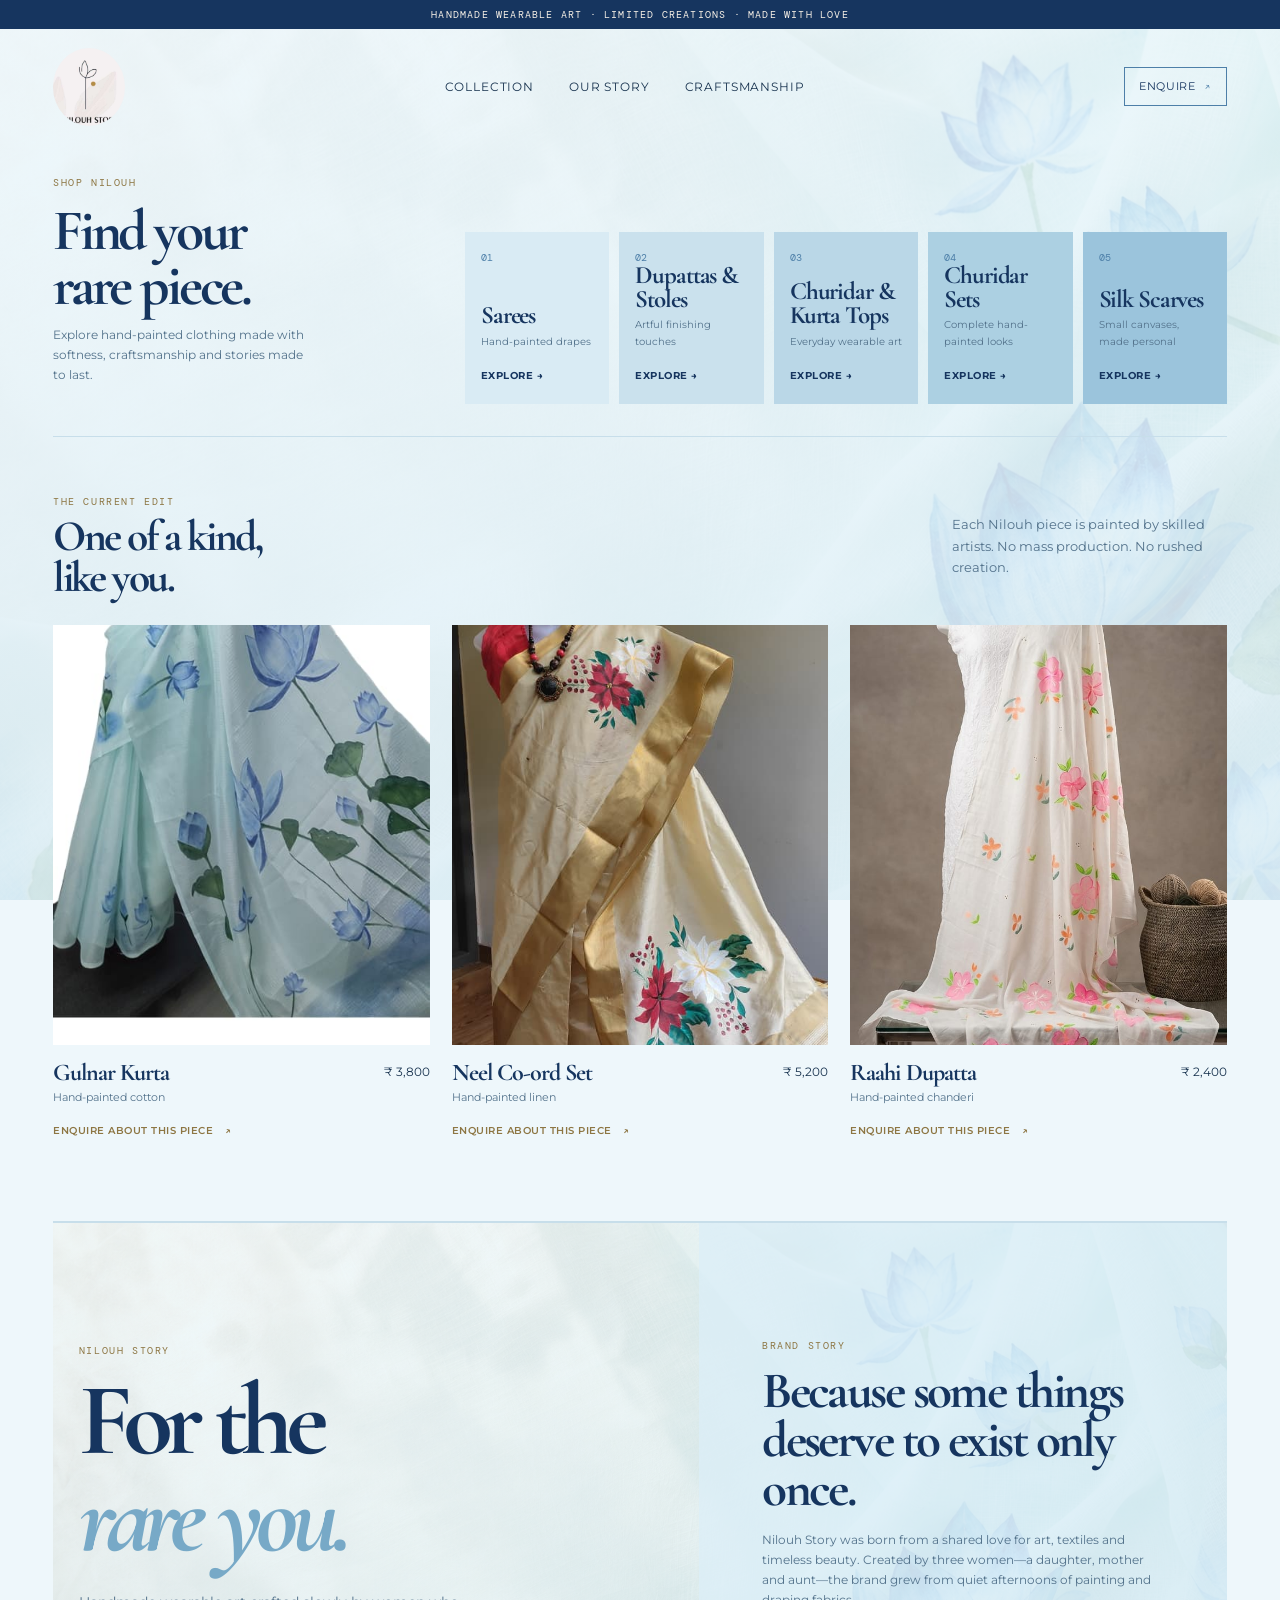
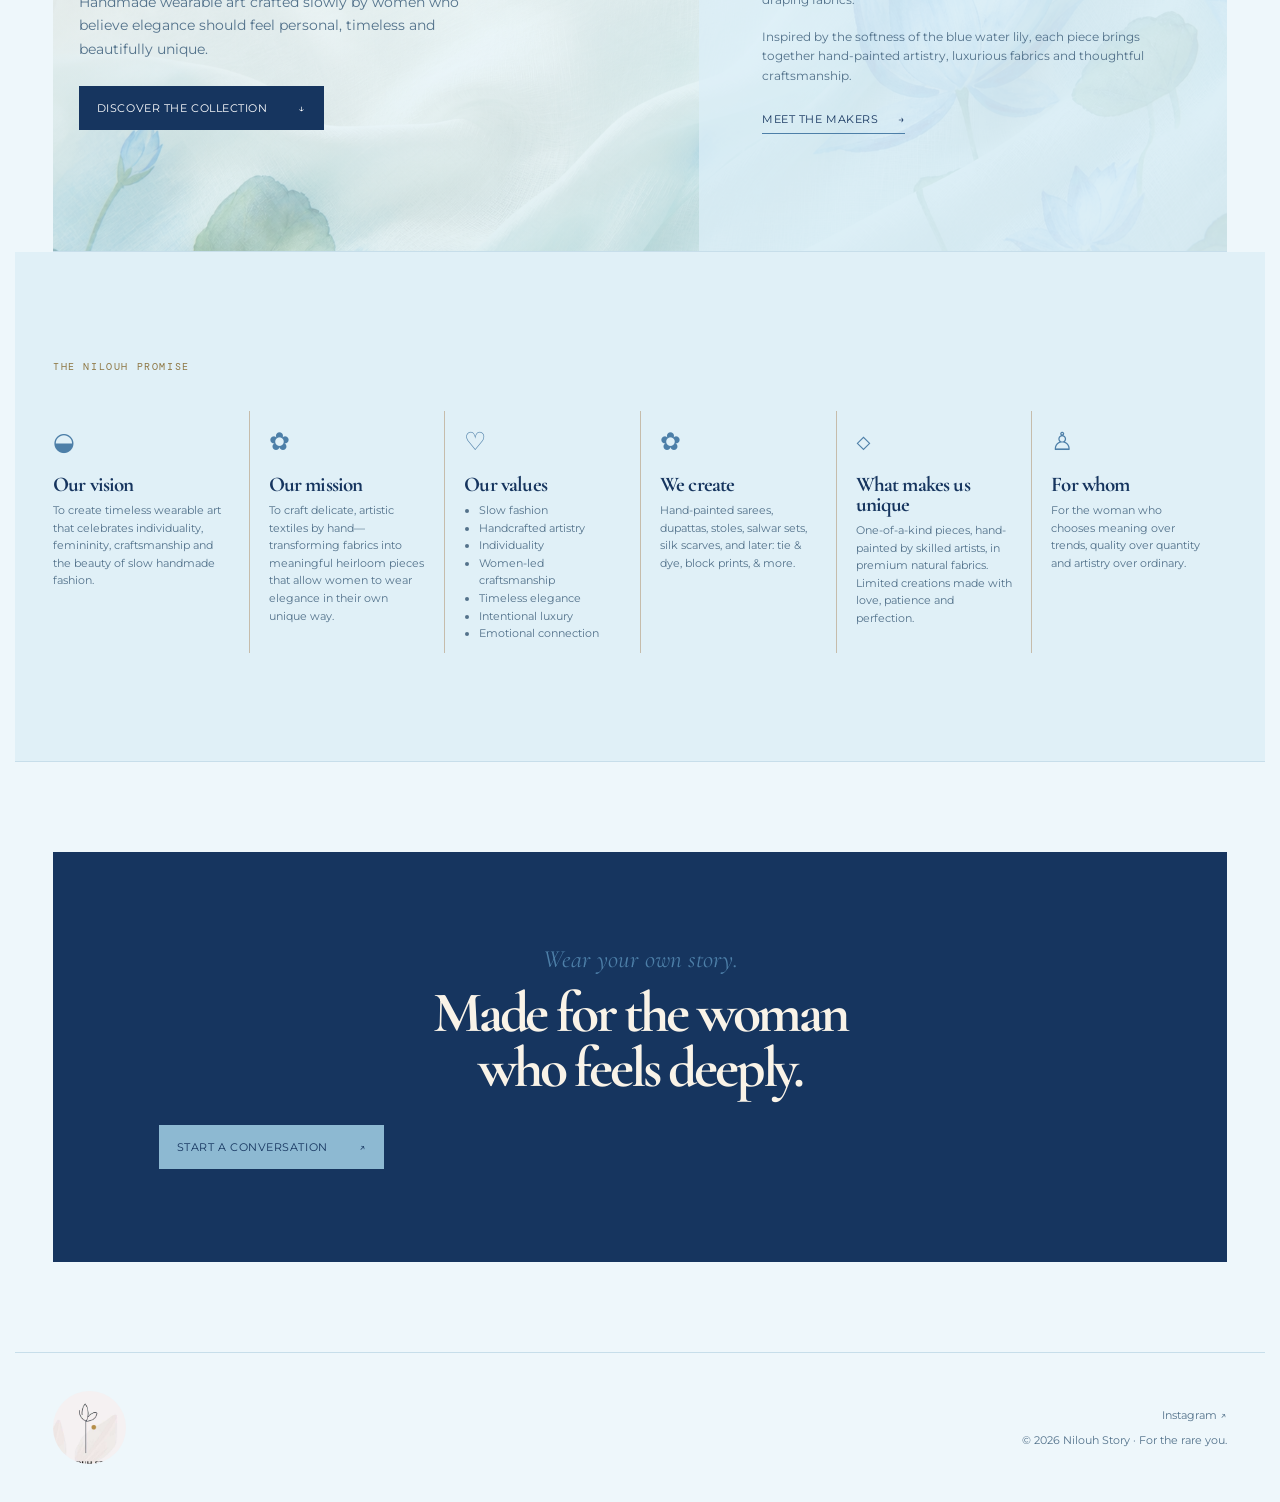
==== index.html @ bb88da0d "Add files via upload" ====
<!doctype html>
<html lang="en">
  <head>
    <meta charset="UTF-8" />
    <meta name="viewport" content="width=device-width, initial-scale=1.0" />
    <meta name="description" content="Nilouh Story — hand-painted wearable art, made slowly for the rare you." />
    <title>Nilouh Story — For the rare you.</title>
    <link rel="icon" type="image/jpeg" href="images/nilouh-story-logo.jpg" />
    <link rel="apple-touch-icon" href="images/nilouh-story-logo.jpg" />
    <link rel="stylesheet" href="style.css" />
    <link rel="stylesheet" href="brand-pillars.css" />
    <link rel="stylesheet" href="categories.css" />
    <link rel="stylesheet" href="shop-first.css" />
    <link rel="stylesheet" href="background.css" />
    <link rel="stylesheet" href="blue-theme.css" />
    <link rel="stylesheet" href="hero-story.css" />
    <link rel="stylesheet" href="collection-compact.css" />
  </head>
  <body>
    <div class="topline">Handmade wearable art · Limited creations · Made with love</div>
    <header class="site-header">
      <a href="#top" class="brand" aria-label="Nilouh Story home"><img src="images/nilouh-story-logo.jpg" alt="Nilouh Story logo" /></a>
      <nav aria-label="Main navigation"><a href="#collection">Collection</a><a href="#story">Our story</a><a href="#craft">Craftsmanship</a></nav>
      <a class="enquire-top" href="https://www.instagram.com/nilouh.story?igsh=MXhwOWQxM3IzNGx6aw==" target="_blank" rel="noopener">Enquire <span>↗</span></a>
    </header>

    <main id="top">
      <section class="hero">
        <div class="hero-copy"><p class="eyebrow">Nilouh Story</p><h1>For the<br /><em>rare you.</em></h1><p>Handmade wearable art crafted slowly by women who believe elegance should feel personal, timeless and beautifully unique.</p><a class="button" href="#collection">Discover the collection <span>↓</span></a></div>
        <section id="story" class="hero-story"><p class="eyebrow">Brand story</p><h2>Because some things deserve to exist only once.</h2><p>Nilouh Story was born from a shared love for art, textiles and timeless beauty. Created by three women—a daughter, mother and aunt—the brand grew from quiet afternoons of painting and draping fabrics.</p><p>Inspired by the softness of the blue water lily, each piece brings together hand-painted artistry, luxurious fabrics and thoughtful craftsmanship.</p><a class="text-link" href="https://www.instagram.com/nilouh.story?igsh=MXhwOWQxM3IzNGx6aw==" target="_blank" rel="noopener">Meet the makers <span>→</span></a></section>
      </section>


      <section id="collection" class="shop-categories section"><div class="category-heading"><p class="eyebrow">Shop Nilouh</p><h2>Find your<br />rare piece.</h2><p>Explore hand-painted clothing made with softness, craftsmanship and stories made to last.</p></div><div class="category-grid"><a class="category-card category-sarees" href="sarees.html"><span>01</span><h3>Sarees</h3><p>Hand-painted drapes</p><b>Explore →</b></a><a class="category-card category-dupattas" href="#dupattas"><span>02</span><h3>Dupattas &amp; Stoles</h3><p>Artful finishing touches</p><b>Explore →</b></a><a class="category-card category-tops" href="#tops"><span>03</span><h3>Churidar &amp; Kurta Tops</h3><p>Everyday wearable art</p><b>Explore →</b></a><a class="category-card category-sets" href="#sets"><span>04</span><h3>Churidar Sets</h3><p>Complete hand-painted looks</p><b>Explore →</b></a><a class="category-card category-scarves" href="#scarves"><span>05</span><h3>Silk Scarves</h3><p>Small canvases, made personal</p><b>Explore →</b></a></div></section>

      <section class="collection section"><div class="collection-head"><div><p class="eyebrow">The current edit</p><h2>One of a kind,<br />like you.</h2></div><p>Each Nilouh piece is painted by skilled artists. No mass production. No rushed creation.</p></div><div class="products">
        <article class="product"><div class="product-image image-frame blue"><img src="images/gulnar-kurta.jpg" alt="Gulnar hand-painted kurta" /><div class="missing-image">Add <strong>gulnar-kurta.jpg</strong></div></div><div class="product-meta"><div><h3>Gulnar Kurta</h3><p>Hand-painted cotton</p></div><span>₹ 3,800</span></div><button class="enquire" data-product="Gulnar Kurta">Enquire about this piece <span>↗</span></button></article>
        <article class="product"><div class="product-image image-frame sage"><img src="images/neel-coord.jpg" alt="Neel hand-painted co-ord set" /><div class="missing-image">Add <strong>neel-coord.jpg</strong></div></div><div class="product-meta"><div><h3>Neel Co-ord Set</h3><p>Hand-painted linen</p></div><span>₹ 5,200</span></div><button class="enquire" data-product="Neel Co-ord Set">Enquire about this piece <span>↗</span></button></article>
        <article class="product"><div class="product-image image-frame rose"><img src="images/raahi-dupatta.jpg" alt="Raahi hand-painted dupatta" /><div class="missing-image">Add <strong>raahi-dupatta.jpg</strong></div></div><div class="product-meta"><div><h3>Raahi Dupatta</h3><p>Hand-painted chanderi</p></div><span>₹ 2,400</span></div><button class="enquire" data-product="Raahi Dupatta">Enquire about this piece <span>↗</span></button></article>
      </div></section>

      <section id="craft" class="values section"><p class="eyebrow">The Nilouh promise</p><div class="value-grid"><div><span>◒</span><h3>Our vision</h3><p>To create timeless wearable art that celebrates individuality, femininity, craftsmanship and the beauty of slow handmade fashion.</p></div><div><span>✿</span><h3>Our mission</h3><p>To craft delicate, artistic textiles by hand—transforming fabrics into meaningful heirloom pieces that allow women to wear elegance in their own unique way.</p></div><div><span>♡</span><h3>Our values</h3><ul><li>Slow fashion</li><li>Handcrafted artistry</li><li>Individuality</li><li>Women-led craftsmanship</li><li>Timeless elegance</li><li>Intentional luxury</li><li>Emotional connection</li></ul></div><div><span>✿</span><h3>We create</h3><p>Hand-painted sarees, dupattas, stoles, salwar sets, silk scarves, and later: tie &amp; dye, block prints, &amp; more.</p></div><div><span>◇</span><h3>What makes us unique</h3><p>One-of-a-kind pieces, hand-painted by skilled artists, in premium natural fabrics. Limited creations made with love, patience and perfection.</p></div><div><span>♙</span><h3>For whom</h3><p>For the woman who chooses meaning over trends, quality over quantity and artistry over ordinary.</p></div></div></section>

      <section class="closing"><p>Wear your own story.</p><h2>Made for the woman<br />who feels deeply.</h2><a class="button light" href="mailto:hello@nilouh.com?subject=Nilouh%20enquiry">Start a conversation <span>↗</span></a></section>
    </main>
    <footer><img src="images/nilouh-story-logo.jpg" alt="Nilouh Story" /><div><a href="https://instagram.com/" target="_blank" rel="noopener">Instagram ↗</a><p>© <span id="year"></span> Nilouh Story · For the rare you.</p></div></footer>
    <script src="script.js"></script>
  </body>
</html>
---- style.css ----
@import url('https://fonts.googleapis.com/css2?family=Cormorant+Garamond:ital,wght@0,500;0,600;0,700;1,600&family=DM+Mono&family=Montserrat:wght@400;500;600&display=swap');
/* Six brand pillars from the Nilouh Story brand sheet. */
.value-grid{grid-template-columns:repeat(6,1fr)}
.value-grid>div{padding-left:19px;padding-right:19px}
.value-grid h3{font-size:21px}
.value-grid p,.value-grid ul{font-size:11px;line-height:1.6}
.value-grid ul{margin:0;padding-left:15px;color:var(--muted)}
@media(max-width:960px) and (min-width:721px){.value-grid{grid-template-columns:repeat(3,1fr);gap:25px}.value-grid>div:nth-child(4){border-left:0;padding-left:0}}
:root{--ivory:#f6f2e8;--blue:#6d8db7;--indigo:#1f2e5c;--ink:#202435;--gold:#c8a45a;--sage:#97a68e;--rose:#cfa3a8;--line:#d8d0c1;--muted:#69675f}*{box-sizing:border-box}html{scroll-behavior:smooth}body{margin:0;background:var(--ivory);color:var(--ink);font-family:Montserrat,sans-serif;line-height:1.65}a{text-decoration:none;color:inherit}.topline{background:var(--indigo);color:#f7f1e7;text-align:center;padding:8px 15px;font:10px "DM Mono",monospace;letter-spacing:.12em;text-transform:uppercase}.site-header,main,footer{max-width:1250px;margin:auto;padding-left:38px;padding-right:38px}.site-header{height:115px;display:flex;align-items:center;justify-content:space-between}.brand img{height:78px;width:72px;object-fit:cover;object-position:center top;display:block;border-radius:50%}nav{display:flex;gap:35px;font-size:12px;letter-spacing:.07em;text-transform:uppercase}nav a:hover,.text-link:hover{color:var(--gold)}.enquire-top{border:1px solid var(--gold);padding:9px 14px;color:var(--indigo);font-size:11px;letter-spacing:.06em;text-transform:uppercase}.enquire-top span{color:var(--gold);padding-left:5px}.hero{display:grid;grid-template-columns:1.1fr .9fr;min-height:630px;border-top:1px solid var(--line);border-bottom:1px solid var(--line)}.hero-copy{display:flex;justify-content:center;flex-direction:column;padding:70px 10% 70px 4%}.eyebrow{margin:0 0 15px;color:#8d7643;font:10px "DM Mono",monospace;letter-spacing:.16em;text-transform:uppercase}h1,h2,h3{font-family:"Cormorant Garamond",serif;margin:0;line-height:.95}h1{font-size:clamp(65px,8vw,115px);letter-spacing:-.07em;color:var(--indigo)}h1 em{color:var(--blue)}.hero-copy>p:not(.eyebrow){max-width:380px;margin:25px 0;color:var(--muted);font-size:14px}.button{display:inline-flex;align-items:center;gap:31px;align-self:flex-start;background:var(--indigo);color:#fff;padding:13px 18px;font-size:11px;letter-spacing:.05em;text-transform:uppercase}.button:hover{background:var(--blue)}.hero-art{background:linear-gradient(145deg,#e6edf0,#b6c4d4);position:relative;overflow:hidden;display:flex;align-items:center;justify-content:center;color:var(--indigo);text-align:center}.hero-art:before,.hero-art:after{content:"";position:absolute;border-radius:50% 50% 0 50%;background:rgba(246,242,232,.48);transform:rotate(30deg)}.hero-art:before{width:330px;height:530px;right:-70px;bottom:-80px}.hero-art:after{width:240px;height:410px;left:-110px;top:-70px}.hero-art p{position:relative;z-index:2;font:italic 34px "Cormorant Garamond",serif;line-height:1.05}.lotus-mark,.hero-lotus{position:absolute;color:var(--gold);font:80px "Cormorant Garamond",serif}.lotus-mark{top:85px;left:13%}.hero-lotus{bottom:62px;right:15%;font-size:130px}.section{padding-top:108px;padding-bottom:108px;border-bottom:1px solid var(--line)}.brand-story{display:grid;grid-template-columns:1fr 1fr;gap:10%;align-items:center}.story-photo{height:520px}.image-frame{position:relative;overflow:hidden}.image-frame img{position:relative;z-index:1;width:100%;height:100%;display:block;object-fit:cover}.missing-image{position:absolute;inset:0;display:flex;align-items:center;justify-content:center;text-align:center;padding:35px;background:#dbe4e7;color:var(--indigo);font-size:12px}.story-copy h2,.collection h2,.closing h2{font-size:clamp(42px,4.5vw,66px);letter-spacing:-.055em;color:var(--indigo)}.story-copy>p:not(.eyebrow){font-size:13px;color:var(--muted);max-width:460px;margin:20px 0}.text-link{font-size:11px;color:var(--indigo);letter-spacing:.05em;text-transform:uppercase;border-bottom:1px solid var(--gold);padding-bottom:5px}.text-link span{margin-left:16px}.collection-head{display:flex;align-items:end;justify-content:space-between;gap:30px;margin-bottom:47px}.collection-head>p{max-width:275px;margin:0;color:var(--muted);font-size:13px}.products{display:grid;grid-template-columns:repeat(3,1fr);gap:22px}.product-image{height:420px;background:var(--blue)}.product-image.sage{background:#bec8b1}.product-image.rose{background:#e4c6c2}.product-meta{display:flex;justify-content:space-between;gap:10px;padding:17px 0 7px}.product-meta h3,.value-grid h3{font-size:24px;letter-spacing:-.04em;color:var(--indigo)}.product-meta p{margin:3px 0;color:var(--muted);font-size:11px}.product-meta>span{font-size:12px;white-space:nowrap}.enquire{border:0;padding:0;background:transparent;color:#8d7643;cursor:pointer;font:600 10px Montserrat,sans-serif;letter-spacing:.05em;text-transform:uppercase}.enquire span{padding-left:8px}.values{background:#e9e4d9;margin-left:-38px;margin-right:-38px;padding-left:38px;padding-right:38px}.value-grid{display:grid;grid-template-columns:repeat(4,1fr);margin-top:38px}.value-grid>div{padding:10px 28px;border-left:1px solid #c6bcab}.value-grid>div:first-child{border-left:0;padding-left:0}.value-grid span{color:var(--gold);font-size:25px}.value-grid h3{margin:13px 0 7px}.value-grid p{margin:0;color:var(--muted);font-size:12px}.closing{margin:90px 0;background:var(--indigo);min-height:410px;padding:85px 9%;text-align:center;color:#f9f3e8;display:flex;flex-direction:column;align-items:center;justify-content:center}.closing>p{color:var(--gold);font:italic 25px "Cormorant Garamond",serif;margin:0 0 12px}.closing h2{color:#f9f3e8}.light{background:var(--gold);color:var(--indigo);margin-top:30px}.light:hover{background:#f5e8c8}footer{border-top:1px solid var(--line);min-height:150px;display:flex;justify-content:space-between;align-items:center;font-size:11px;color:var(--muted)}footer img{width:73px;height:73px;border-radius:50%;object-fit:cover;object-position:center top}footer div{text-align:right}footer p{margin:7px 0 0}@media(max-width:720px){.site-header,main,footer{padding-left:20px;padding-right:20px}.site-header{height:90px}.brand img{width:62px;height:62px}nav{display:none}.hero{grid-template-columns:1fr}.hero-copy{padding:80px 8%}.hero-art{min-height:330px}.section{padding-top:70px;padding-bottom:70px}.brand-story{display:block}.story-photo{height:430px;margin-bottom:40px}.collection-head{display:block}.collection-head>p{margin-top:20px}.products,.value-grid{grid-template-columns:1fr}.product-image{height:440px}.value-grid>div,.value-grid>div:first-child{border-left:0;border-top:1px solid #c6bcab;padding:20px 0}.values{margin-left:-20px;margin-right:-20px;padding-left:20px;padding-right:20px}.closing{margin:55px 0;padding:65px 20px;min-height:340px}footer{padding-top:25px;padding-bottom:25px;align-items:flex-start}footer div{text-align:right}}
---- brand-pillars.css ----
/* Detailed six-column brand-pillar section. Loaded after style.css. */
.value-grid { grid-template-columns: repeat(6, 1fr); }
.value-grid > div { padding-left: 19px; padding-right: 19px; }
.value-grid h3 { font-size: 21px; }
.value-grid p, .value-grid ul { font-size: 11px; line-height: 1.6; }
.value-grid ul { margin: 0; padding-left: 15px; color: var(--muted); }

@media (max-width: 960px) and (min-width: 721px) {
  .value-grid { grid-template-columns: repeat(3, 1fr); gap: 25px; }
  .value-grid > div:nth-child(4) { border-left: 0; padding-left: 0; }
}
---- categories.css ----
.shop-categories { display: grid; grid-template-columns: 31% 1fr; gap: 48px; align-items: end; }
.category-heading { padding-bottom: 7px; }
.category-heading h2 { font-size: clamp(44px, 4.5vw, 66px); letter-spacing: -.055em; color: var(--indigo); }
.category-heading > p:last-child { max-width: 260px; color: var(--muted); font-size: 12px; }
.category-grid { display: grid; grid-template-columns: repeat(5, 1fr); gap: 10px; }
.category-card { min-height: 290px; padding: 19px 16px; display: flex; flex-direction: column; color: var(--indigo); background: #d9e2e5; transition: transform .2s ease, box-shadow .2s ease; }
.category-card:hover { transform: translateY(-5px); box-shadow: 0 9px 16px rgba(31, 46, 92, .13); }
.category-card:nth-child(2) { background: #ded3c4; }
.category-card:nth-child(3) { background: #becab5; }
.category-card:nth-child(4) { background: #e6c8c5; }
.category-card:nth-child(5) { background: #c9d0da; }
.category-card span { color: var(--gold); font: 10px "DM Mono", monospace; }
.category-card h3 { margin-top: auto; font-size: 25px; letter-spacing: -.045em; }
.category-card p { margin: 6px 0 18px; font-size: 10px; color: var(--muted); }
.category-card b { font-size: 10px; letter-spacing: .05em; text-transform: uppercase; }
@media (max-width: 960px) { .shop-categories { display: block; } .category-heading { margin-bottom: 35px; } .category-grid { grid-template-columns: repeat(3, 1fr); } }
@media (max-width: 720px) { .category-grid { grid-template-columns: repeat(2, 1fr); } .category-card { min-height: 225px; } }
---- shop-first.css ----
/* Homepage order: shop first, Nilouh Story afterwards. */
main { display: flex; flex-direction: column; }
.shop-categories { order: 1; }
.collection { order: 2; }
.hero { order: 3; }
.values { order: 5; }
.closing { order: 6; }
---- background.css ----
/* Original Nilouh lotus-textile background, created from the supplied saree references. */
body {
  background-color: var(--ivory);
  background-image: linear-gradient(rgba(235, 247, 253, .82), rgba(224, 240, 248, .90)), url("images/nilouh-lotus-background.png");
  background-size: cover;
  background-position: center top;
  background-attachment: fixed;
}

.hero { background: linear-gradient(rgba(231, 246, 253, .60), rgba(220, 239, 248, .64)), url("images/nilouh-lotus-background.png") center / cover; }
.hero-art { background: rgba(222, 238, 235, .68); }
---- blue-theme.css ----
/* Nilouh blue-only theme: mist, water-lily, slate and indigo. */
:root {
  --ivory: #eef7fb;
  --blue: #77a9c7;
  --indigo: #16355f;
  --ink: #18334f;
  --gold: #4d7fa8;
  --sage: #a8c9da;
  --rose: #c7deea;
  --line: #c7deea;
  --muted: #53728b;
}
body { background-color: #eef7fb; }
.topline { background: #16355f; }
.hero-art { background: linear-gradient(145deg, #dceff7, #9dc8dd); }
.hero-art:before, .hero-art:after { background: rgba(238, 247, 251, .58); }
.values { background: #e0f0f7; }
.category-card, .category-card:nth-child(2), .category-card:nth-child(3), .category-card:nth-child(4), .category-card:nth-child(5) { background: #d9ebf4; }
.category-card:nth-child(2) { background: #cae1ed; }
.category-card:nth-child(3) { background: #bad7e7; }
.category-card:nth-child(4) { background: #acd0e2; }
.category-card:nth-child(5) { background: #9bc4dc; }
.tone-clay, .tone-sage, .tone-ink, .tone-sand, .soft-blue, .soft-sage, .soft-rose { background: #d9ebf4; }
.missing-image { background: #d9ebf4; color: #16355f; }
.button.light { background: #8db9d2; color: #16355f; }
.button.light:hover { background: #cbe5f1; }
---- hero-story.css ----
.hero-story { display: flex; flex-direction: column; justify-content: center; padding: 65px 12%; background: rgba(220, 239, 248, .74); color: var(--indigo); }
.hero-story h2 { font-size: clamp(39px, 4vw, 58px); letter-spacing: -.05em; }
.hero-story > p:not(.eyebrow) { margin: 17px 0 0; color: var(--muted); font-size: 12px; }
.hero-story .text-link { align-self: flex-start; margin-top: 24px; }
@media (max-width: 720px) { .hero-story { padding: 65px 9%; } }
---- collection-compact.css ----
/* Keep the product list close to the collection heading. */
.collection { padding-top: 58px; padding-bottom: 78px; }
.collection-head { align-items: center; margin-bottom: 27px; }
.collection-head .eyebrow { margin-bottom: 8px; }
.collection-head h2 { font-size: clamp(36px, 3.4vw, 51px); }
@media (max-width: 720px) { .collection { padding-top: 48px; padding-bottom: 62px; } }

.shop-categories { padding-top: 32px; padding-bottom: 32px; }
.shop-categories .category-card { min-height: 165px; }
@media (max-width: 720px) { .shop-categories { padding-top: 34px; padding-bottom: 34px; } .shop-categories .category-card { min-height: 160px; } }
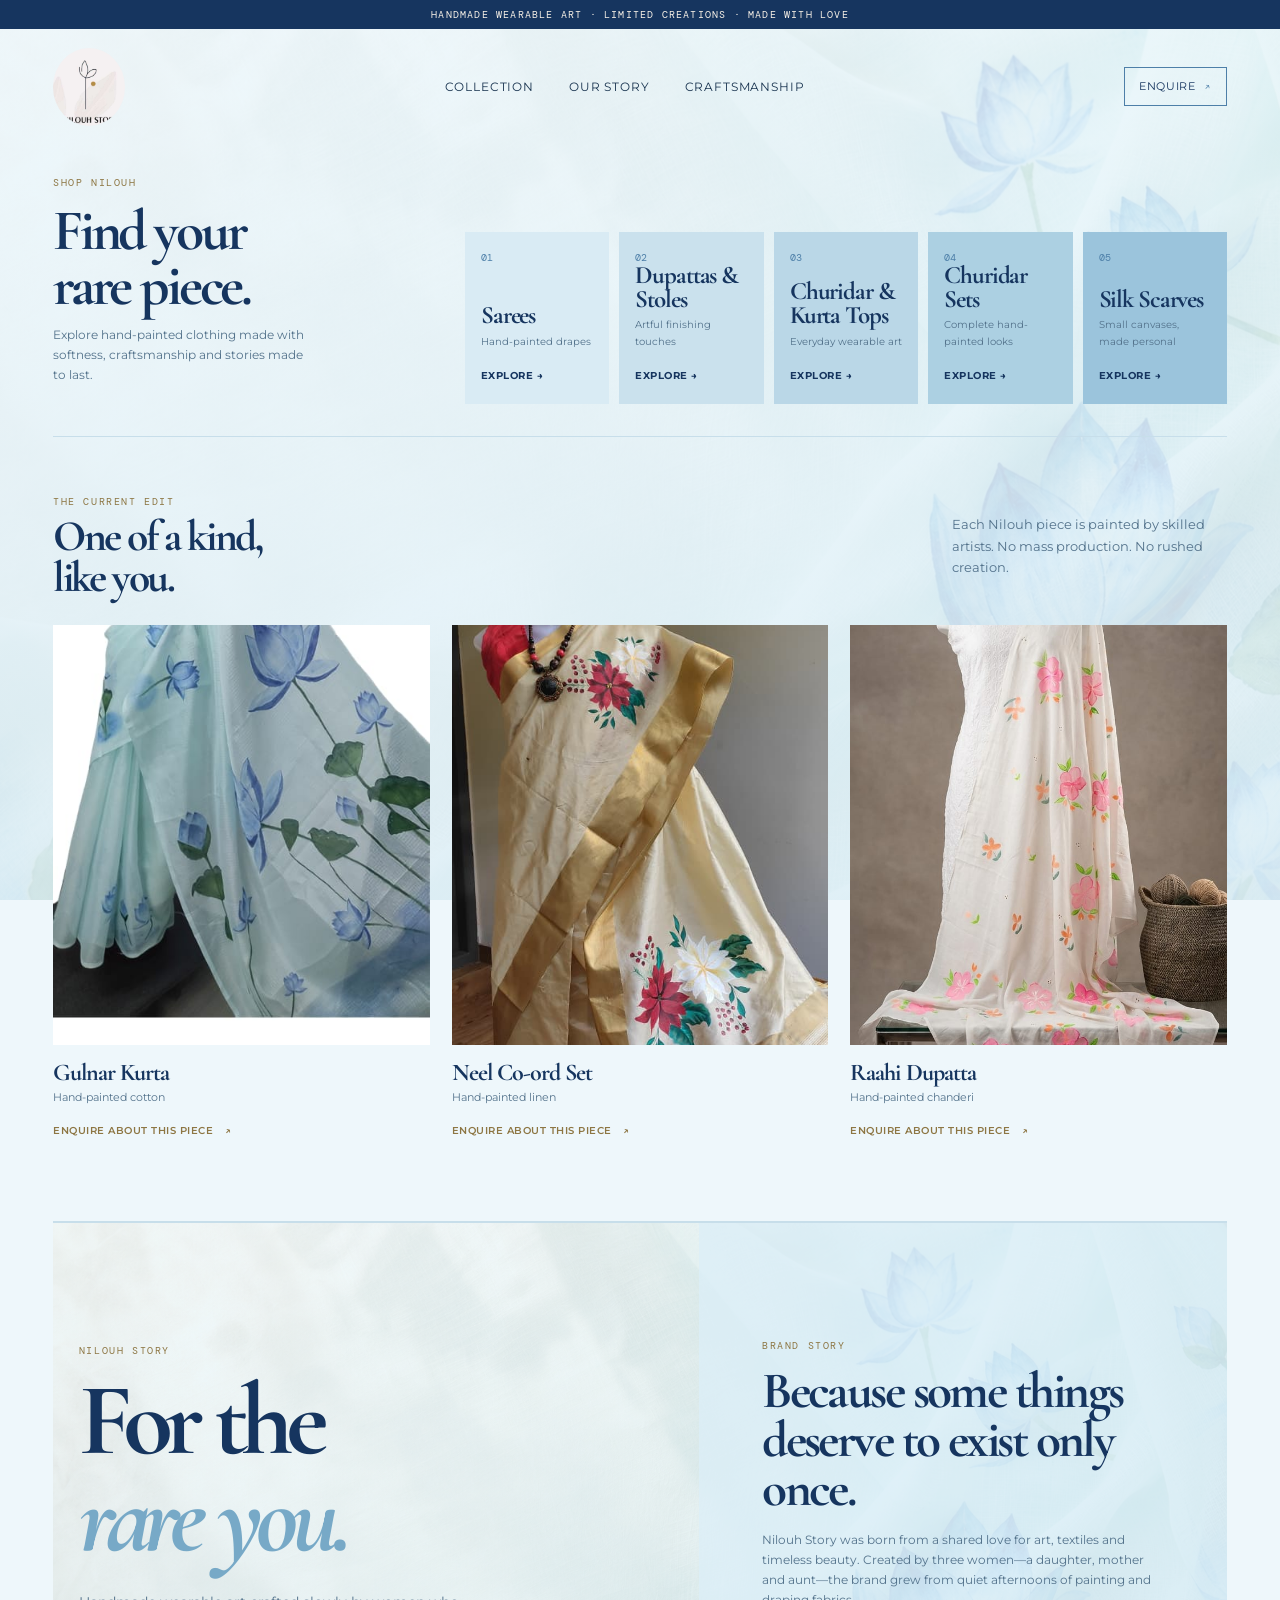
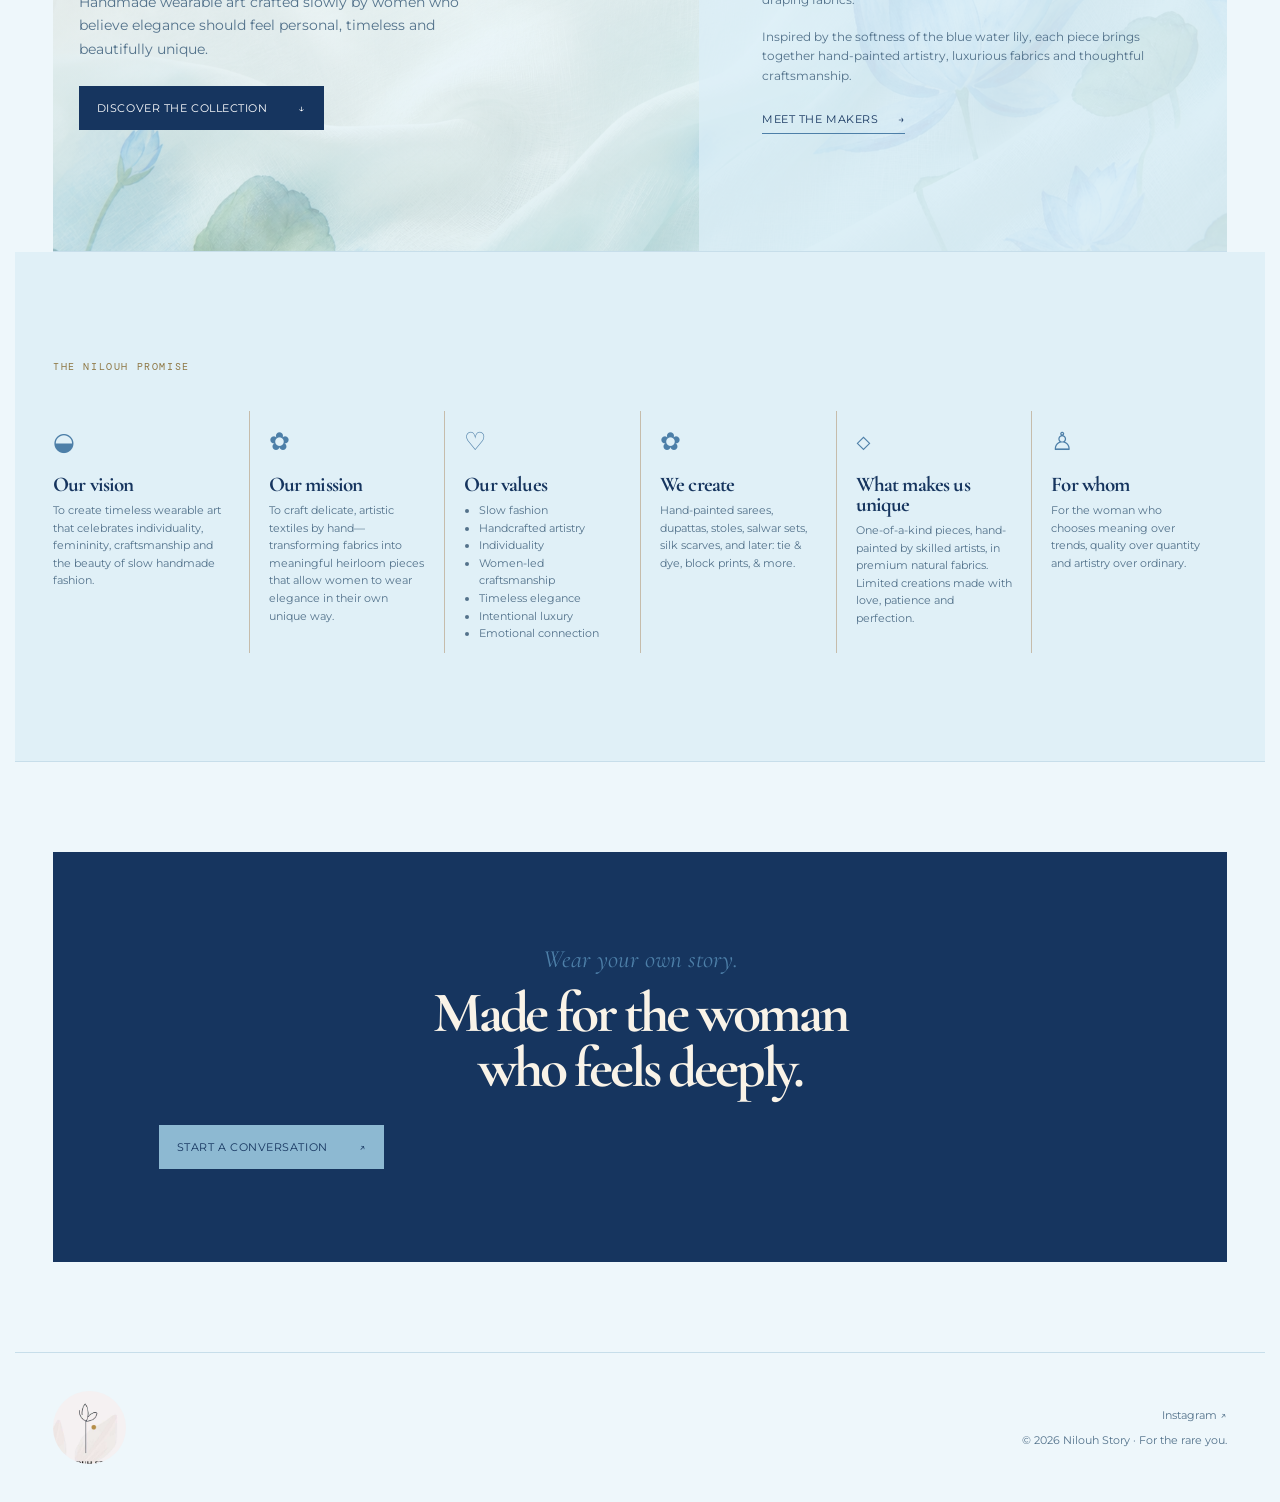
==== commit aca443ea: "Add files via upload" ====
--- a/index.html
+++ b/index.html
@@ -3,8 +3,16 @@
   <head>
     <meta charset="UTF-8" />
     <meta name="viewport" content="width=device-width, initial-scale=1.0" />
-    <meta name="description" content="Nilouh Story — hand-painted wearable art, made slowly for the rare you." />
-    <title>Nilouh Story — For the rare you.</title>
+    <meta name="description" content="Nilouh Story creates limited-edition hand-painted sarees, dupattas, churidar sets and kurta tops in India. Discover wearable art made slowly, for the rare you." />
+    <meta name="keywords" content="hand-painted sarees, hand-painted dupattas, hand-painted churidar sets, hand-painted kurta tops, wearable art clothing, Nilouh Story" />
+    <meta name="robots" content="index, follow" />
+    <link rel="canonical" href="https://nilouh.com/" />
+    <meta property="og:type" content="website" />
+    <meta property="og:title" content="Nilouh Story — Hand-painted clothing" />
+    <meta property="og:description" content="Limited-edition hand-painted sarees, dupattas and churidar sets, made slowly in India." />
+    <meta property="og:url" content="https://nilouh.com/" />
+    <meta property="og:image" content="https://nilouh.com/images/nilouh-lotus-background.png" />
+    <title>Hand-painted Sarees &amp; Clothing in India | Nilouh Story</title>
     <link rel="icon" type="image/jpeg" href="images/nilouh-story-logo.jpg" />
     <link rel="apple-touch-icon" href="images/nilouh-story-logo.jpg" />
     <link rel="stylesheet" href="style.css" />
@@ -15,6 +23,15 @@
     <link rel="stylesheet" href="blue-theme.css" />
     <link rel="stylesheet" href="hero-story.css" />
     <link rel="stylesheet" href="collection-compact.css" />
+    <script type="application/ld+json">
+      {
+        "@context": "https://schema.org",
+        "@graph": [
+          {"@type": "Organization", "name": "Nilouh Story", "url": "https://nilouh.com/", "logo": "https://nilouh.com/images/nilouh-story-logo.jpg", "sameAs": ["https://www.instagram.com/nilouh.story"]},
+          {"@type": "WebSite", "name": "Nilouh Story", "url": "https://nilouh.com/", "description": "Hand-painted sarees, dupattas, churidar sets and kurta tops."}
+        ]
+      }
+    </script>
   </head>
   <body>
     <div class="topline">Handmade wearable art · Limited creations · Made with love</div>
@@ -34,9 +51,9 @@
       <section id="collection" class="shop-categories section"><div class="category-heading"><p class="eyebrow">Shop Nilouh</p><h2>Find your<br />rare piece.</h2><p>Explore hand-painted clothing made with softness, craftsmanship and stories made to last.</p></div><div class="category-grid"><a class="category-card category-sarees" href="sarees.html"><span>01</span><h3>Sarees</h3><p>Hand-painted drapes</p><b>Explore →</b></a><a class="category-card category-dupattas" href="#dupattas"><span>02</span><h3>Dupattas &amp; Stoles</h3><p>Artful finishing touches</p><b>Explore →</b></a><a class="category-card category-tops" href="#tops"><span>03</span><h3>Churidar &amp; Kurta Tops</h3><p>Everyday wearable art</p><b>Explore →</b></a><a class="category-card category-sets" href="#sets"><span>04</span><h3>Churidar Sets</h3><p>Complete hand-painted looks</p><b>Explore →</b></a><a class="category-card category-scarves" href="#scarves"><span>05</span><h3>Silk Scarves</h3><p>Small canvases, made personal</p><b>Explore →</b></a></div></section>
 
       <section class="collection section"><div class="collection-head"><div><p class="eyebrow">The current edit</p><h2>One of a kind,<br />like you.</h2></div><p>Each Nilouh piece is painted by skilled artists. No mass production. No rushed creation.</p></div><div class="products">
-        <article class="product"><div class="product-image image-frame blue"><img src="images/gulnar-kurta.jpg" alt="Gulnar hand-painted kurta" /><div class="missing-image">Add <strong>gulnar-kurta.jpg</strong></div></div><div class="product-meta"><div><h3>Gulnar Kurta</h3><p>Hand-painted cotton</p></div><span>₹ 3,800</span></div><button class="enquire" data-product="Gulnar Kurta">Enquire about this piece <span>↗</span></button></article>
-        <article class="product"><div class="product-image image-frame sage"><img src="images/neel-coord.jpg" alt="Neel hand-painted co-ord set" /><div class="missing-image">Add <strong>neel-coord.jpg</strong></div></div><div class="product-meta"><div><h3>Neel Co-ord Set</h3><p>Hand-painted linen</p></div><span>₹ 5,200</span></div><button class="enquire" data-product="Neel Co-ord Set">Enquire about this piece <span>↗</span></button></article>
-        <article class="product"><div class="product-image image-frame rose"><img src="images/raahi-dupatta.jpg" alt="Raahi hand-painted dupatta" /><div class="missing-image">Add <strong>raahi-dupatta.jpg</strong></div></div><div class="product-meta"><div><h3>Raahi Dupatta</h3><p>Hand-painted chanderi</p></div><span>₹ 2,400</span></div><button class="enquire" data-product="Raahi Dupatta">Enquire about this piece <span>↗</span></button></article>
+        <article class="product"><div class="product-image image-frame blue"><img src="images/gulnar-kurta.jpg" alt="Gulnar hand-painted kurta" /><div class="missing-image">Add <strong>gulnar-kurta.jpg</strong></div></div><div class="product-meta"><div><h3>Gulnar Kurta</h3><p>Hand-painted cotton</p></div></div><button class="enquire" data-product="Gulnar Kurta">Enquire about this piece <span>↗</span></button></article>
+        <article class="product"><div class="product-image image-frame sage"><img src="images/neel-coord.jpg" alt="Neel hand-painted co-ord set" /><div class="missing-image">Add <strong>neel-coord.jpg</strong></div></div><div class="product-meta"><div><h3>Neel Co-ord Set</h3><p>Hand-painted linen</p></div></div><button class="enquire" data-product="Neel Co-ord Set">Enquire about this piece <span>↗</span></button></article>
+        <article class="product"><div class="product-image image-frame rose"><img src="images/raahi-dupatta.jpg" alt="Raahi hand-painted dupatta" /><div class="missing-image">Add <strong>raahi-dupatta.jpg</strong></div></div><div class="product-meta"><div><h3>Raahi Dupatta</h3><p>Hand-painted chanderi</p></div></div><button class="enquire" data-product="Raahi Dupatta">Enquire about this piece <span>↗</span></button></article>
       </div></section>
 
       <section id="craft" class="values section"><p class="eyebrow">The Nilouh promise</p><div class="value-grid"><div><span>◒</span><h3>Our vision</h3><p>To create timeless wearable art that celebrates individuality, femininity, craftsmanship and the beauty of slow handmade fashion.</p></div><div><span>✿</span><h3>Our mission</h3><p>To craft delicate, artistic textiles by hand—transforming fabrics into meaningful heirloom pieces that allow women to wear elegance in their own unique way.</p></div><div><span>♡</span><h3>Our values</h3><ul><li>Slow fashion</li><li>Handcrafted artistry</li><li>Individuality</li><li>Women-led craftsmanship</li><li>Timeless elegance</li><li>Intentional luxury</li><li>Emotional connection</li></ul></div><div><span>✿</span><h3>We create</h3><p>Hand-painted sarees, dupattas, stoles, salwar sets, silk scarves, and later: tie &amp; dye, block prints, &amp; more.</p></div><div><span>◇</span><h3>What makes us unique</h3><p>One-of-a-kind pieces, hand-painted by skilled artists, in premium natural fabrics. Limited creations made with love, patience and perfection.</p></div><div><span>♙</span><h3>For whom</h3><p>For the woman who chooses meaning over trends, quality over quantity and artistry over ordinary.</p></div></div></section>
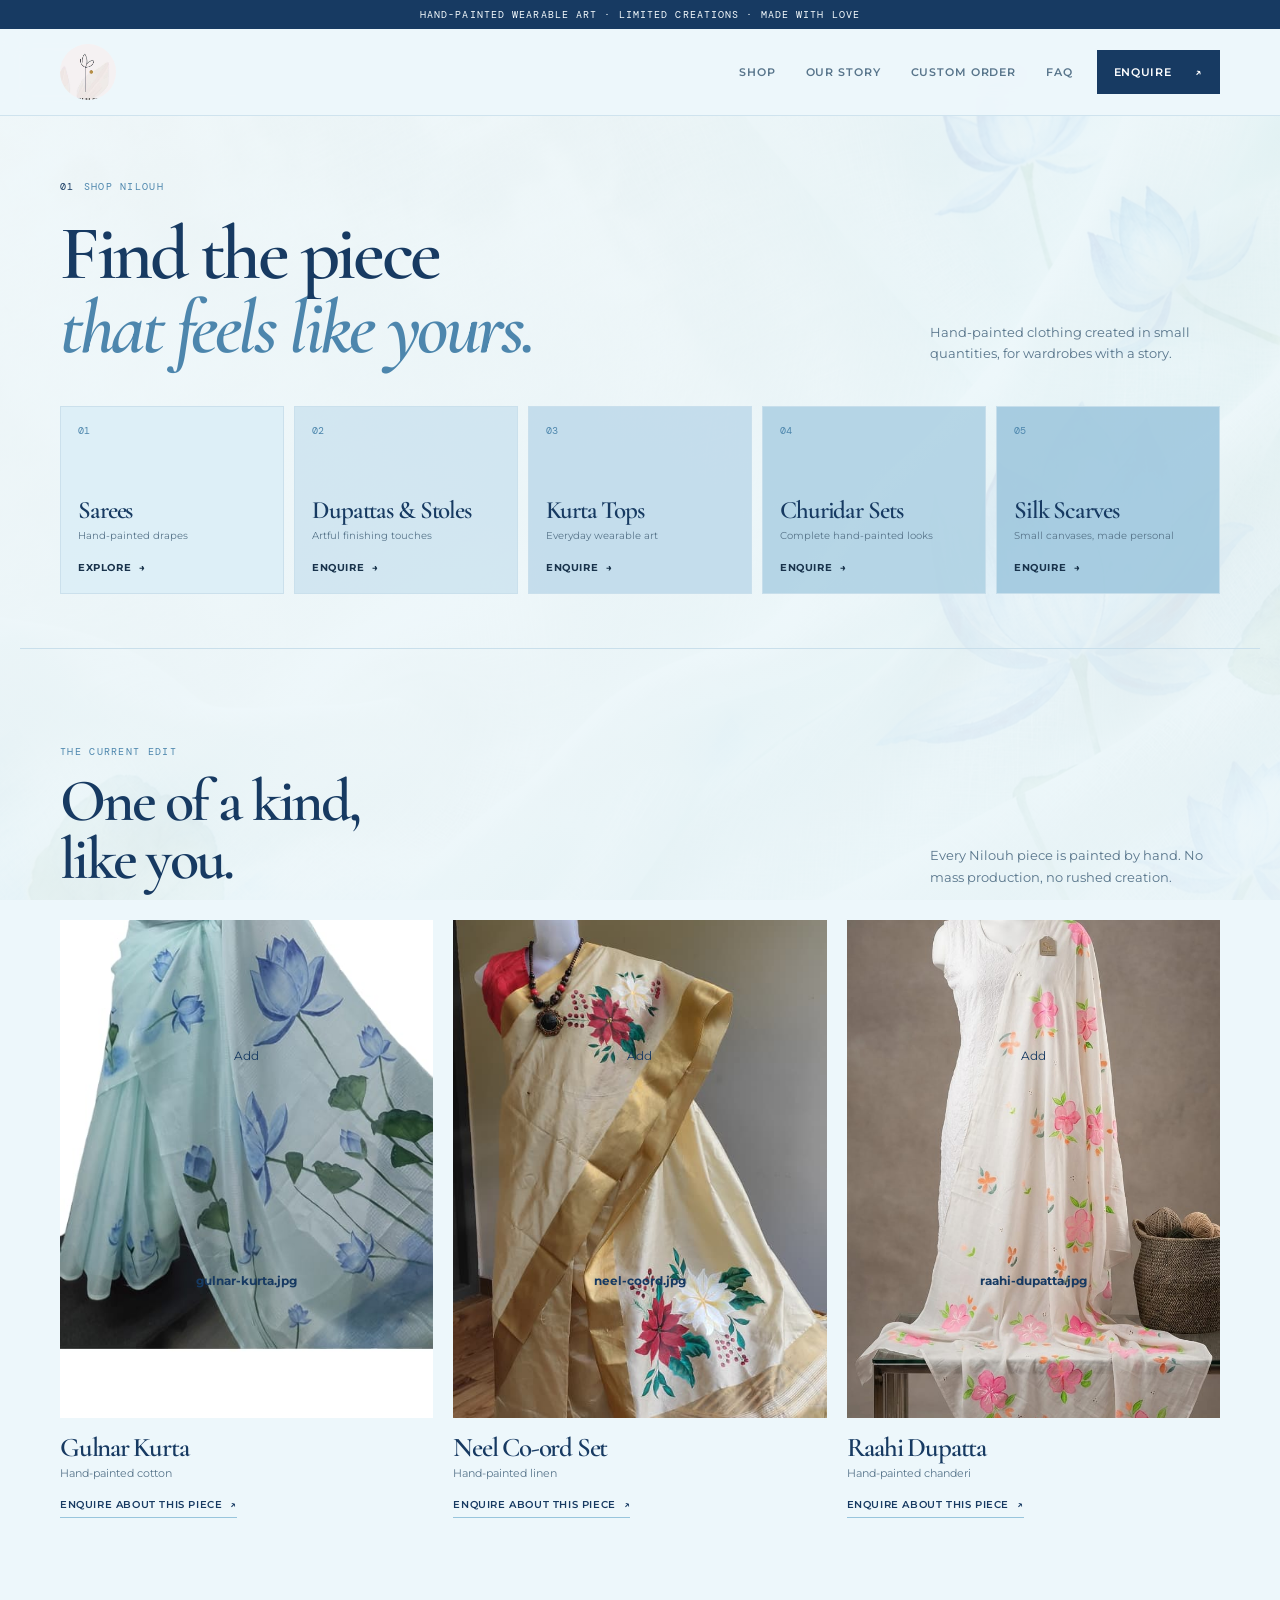
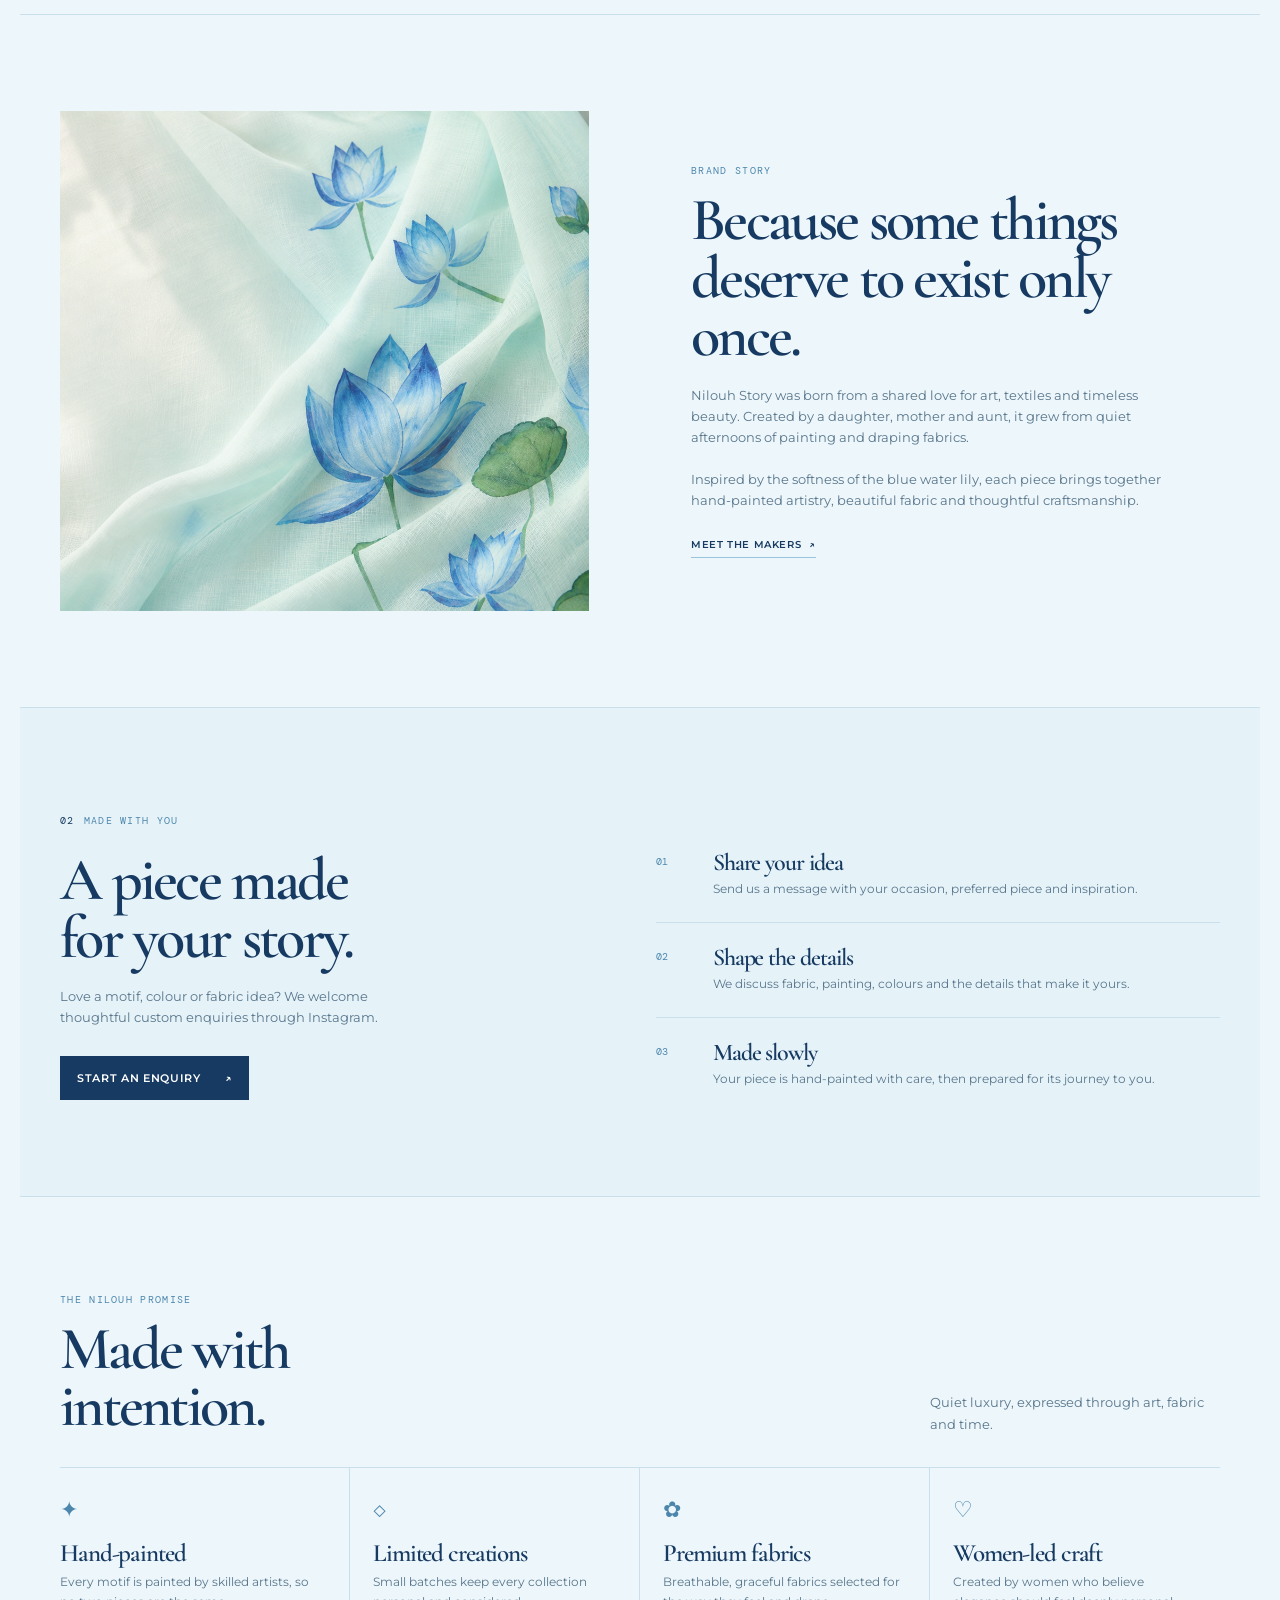
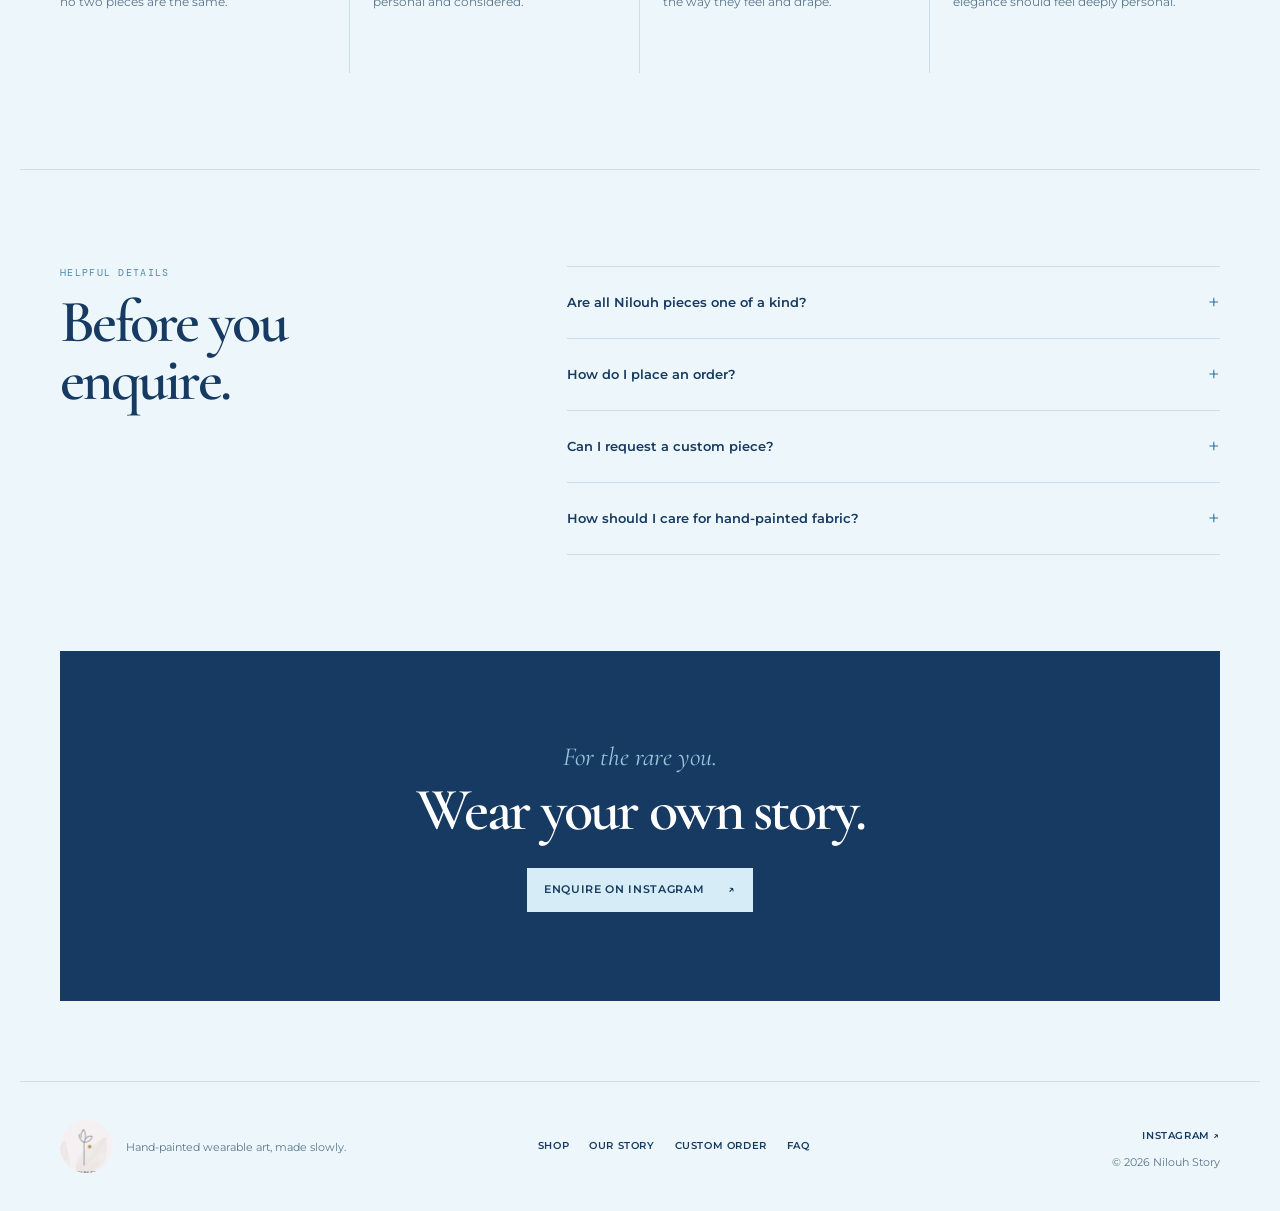
==== commit 06a1b8de: "Add files via upload" ====
--- a/index.html
+++ b/index.html
@@ -16,51 +16,81 @@
     <link rel="icon" type="image/jpeg" href="images/nilouh-story-logo.jpg" />
     <link rel="apple-touch-icon" href="images/nilouh-story-logo.jpg" />
     <link rel="stylesheet" href="style.css" />
-    <link rel="stylesheet" href="brand-pillars.css" />
-    <link rel="stylesheet" href="categories.css" />
-    <link rel="stylesheet" href="shop-first.css" />
-    <link rel="stylesheet" href="background.css" />
-    <link rel="stylesheet" href="blue-theme.css" />
-    <link rel="stylesheet" href="hero-story.css" />
-    <link rel="stylesheet" href="collection-compact.css" />
     <script type="application/ld+json">
-      {
-        "@context": "https://schema.org",
-        "@graph": [
-          {"@type": "Organization", "name": "Nilouh Story", "url": "https://nilouh.com/", "logo": "https://nilouh.com/images/nilouh-story-logo.jpg", "sameAs": ["https://www.instagram.com/nilouh.story"]},
-          {"@type": "WebSite", "name": "Nilouh Story", "url": "https://nilouh.com/", "description": "Hand-painted sarees, dupattas, churidar sets and kurta tops."}
-        ]
-      }
+      {"@context":"https://schema.org","@graph":[
+        {"@type":"Organization","name":"Nilouh Story","url":"https://nilouh.com/","logo":"https://nilouh.com/images/nilouh-story-logo.jpg","sameAs":["https://www.instagram.com/nilouh.story"]},
+        {"@type":"WebSite","name":"Nilouh Story","url":"https://nilouh.com/","description":"Hand-painted sarees, dupattas, churidar sets and kurta tops."}
+      ]}
     </script>
   </head>
   <body>
-    <div class="topline">Handmade wearable art · Limited creations · Made with love</div>
+    <a class="skip-link" href="#main-content">Skip to content</a>
+    <div class="announcement" role="status">Hand-painted wearable art · Limited creations · Made with love</div>
+
     <header class="site-header">
-      <a href="#top" class="brand" aria-label="Nilouh Story home"><img src="images/nilouh-story-logo.jpg" alt="Nilouh Story logo" /></a>
-      <nav aria-label="Main navigation"><a href="#collection">Collection</a><a href="#story">Our story</a><a href="#craft">Craftsmanship</a></nav>
-      <a class="enquire-top" href="https://www.instagram.com/nilouh.story?igsh=MXhwOWQxM3IzNGx6aw==" target="_blank" rel="noopener">Enquire <span>↗</span></a>
+      <div class="header-inner">
+        <a href="index.html" class="brand" aria-label="Nilouh Story home">
+          <img src="images/nilouh-story-logo.jpg" alt="Nilouh Story" />
+        </a>
+        <button class="menu-toggle" type="button" aria-expanded="false" aria-controls="site-navigation">
+          <span class="sr-only">Open menu</span><span aria-hidden="true">Menu</span>
+        </button>
+        <nav id="site-navigation" class="site-nav" aria-label="Main navigation">
+          <a href="#collection">Shop</a>
+          <a href="#story">Our story</a>
+          <a href="#custom-order">Custom order</a>
+          <a href="#faq">FAQ</a>
+        </nav>
+        <a class="header-cta" href="https://www.instagram.com/nilouh.story?igsh=MXhwOWQxM3IzNGx6aw==" target="_blank" rel="noopener">Enquire <span aria-hidden="true">↗</span></a>
+      </div>
     </header>
 
-    <main id="top">
-      <section class="hero">
-        <div class="hero-copy"><p class="eyebrow">Nilouh Story</p><h1>For the<br /><em>rare you.</em></h1><p>Handmade wearable art crafted slowly by women who believe elegance should feel personal, timeless and beautifully unique.</p><a class="button" href="#collection">Discover the collection <span>↓</span></a></div>
-        <section id="story" class="hero-story"><p class="eyebrow">Brand story</p><h2>Because some things deserve to exist only once.</h2><p>Nilouh Story was born from a shared love for art, textiles and timeless beauty. Created by three women—a daughter, mother and aunt—the brand grew from quiet afternoons of painting and draping fabrics.</p><p>Inspired by the softness of the blue water lily, each piece brings together hand-painted artistry, luxurious fabrics and thoughtful craftsmanship.</p><a class="text-link" href="https://www.instagram.com/nilouh.story?igsh=MXhwOWQxM3IzNGx6aw==" target="_blank" rel="noopener">Meet the makers <span>→</span></a></section>
+    <main id="main-content">
+      <section id="collection" class="collection-intro section-shell" aria-labelledby="collection-title">
+        <div class="section-kicker"><span>01</span><p>Shop Nilouh</p></div>
+        <div class="collection-intro__heading"><h1 id="collection-title">Find the piece<br /><em>that feels like yours.</em></h1><p>Hand-painted clothing created in small quantities, for wardrobes with a story.</p></div>
+        <div class="category-grid">
+          <a class="category-card" href="sarees.html"><span>01</span><h2>Sarees</h2><p>Hand-painted drapes</p><b>Explore <i aria-hidden="true">→</i></b></a>
+          <a class="category-card" href="#custom-order"><span>02</span><h2>Dupattas &amp; Stoles</h2><p>Artful finishing touches</p><b>Enquire <i aria-hidden="true">→</i></b></a>
+          <a class="category-card" href="#custom-order"><span>03</span><h2>Kurta Tops</h2><p>Everyday wearable art</p><b>Enquire <i aria-hidden="true">→</i></b></a>
+          <a class="category-card" href="#custom-order"><span>04</span><h2>Churidar Sets</h2><p>Complete hand-painted looks</p><b>Enquire <i aria-hidden="true">→</i></b></a>
+          <a class="category-card" href="#custom-order"><span>05</span><h2>Silk Scarves</h2><p>Small canvases, made personal</p><b>Enquire <i aria-hidden="true">→</i></b></a>
+        </div>
       </section>
 
+      <section class="featured section-shell" aria-labelledby="featured-title">
+        <div class="section-heading"><div><p class="eyebrow">The current edit</p><h2 id="featured-title">One of a kind,<br />like you.</h2></div><p>Every Nilouh piece is painted by hand. No mass production, no rushed creation.</p></div>
+        <div class="product-grid">
+          <article class="product-card"><div class="product-image image-frame"><img src="images/gulnar-kurta.jpg" alt="Gulnar hand-painted cotton kurta" loading="lazy" /><div class="missing-image">Add <strong>gulnar-kurta.jpg</strong></div></div><div class="product-copy"><h3>Gulnar Kurta</h3><p>Hand-painted cotton</p></div><a class="text-action" href="https://www.instagram.com/nilouh.story?igsh=MXhwOWQxM3IzNGx6aw==" target="_blank" rel="noopener">Enquire about this piece <span aria-hidden="true">↗</span></a></article>
+          <article class="product-card"><div class="product-image image-frame"><img src="images/neel-coord.jpg" alt="Neel hand-painted linen co-ord set" loading="lazy" /><div class="missing-image">Add <strong>neel-coord.jpg</strong></div></div><div class="product-copy"><h3>Neel Co-ord Set</h3><p>Hand-painted linen</p></div><a class="text-action" href="https://www.instagram.com/nilouh.story?igsh=MXhwOWQxM3IzNGx6aw==" target="_blank" rel="noopener">Enquire about this piece <span aria-hidden="true">↗</span></a></article>
+          <article class="product-card"><div class="product-image image-frame"><img src="images/raahi-dupatta.jpg" alt="Raahi hand-painted chanderi dupatta" loading="lazy" /><div class="missing-image">Add <strong>raahi-dupatta.jpg</strong></div></div><div class="product-copy"><h3>Raahi Dupatta</h3><p>Hand-painted chanderi</p></div><a class="text-action" href="https://www.instagram.com/nilouh.story?igsh=MXhwOWQxM3IzNGx6aw==" target="_blank" rel="noopener">Enquire about this piece <span aria-hidden="true">↗</span></a></article>
+        </div>
+      </section>
 
-      <section id="collection" class="shop-categories section"><div class="category-heading"><p class="eyebrow">Shop Nilouh</p><h2>Find your<br />rare piece.</h2><p>Explore hand-painted clothing made with softness, craftsmanship and stories made to last.</p></div><div class="category-grid"><a class="category-card category-sarees" href="sarees.html"><span>01</span><h3>Sarees</h3><p>Hand-painted drapes</p><b>Explore →</b></a><a class="category-card category-dupattas" href="#dupattas"><span>02</span><h3>Dupattas &amp; Stoles</h3><p>Artful finishing touches</p><b>Explore →</b></a><a class="category-card category-tops" href="#tops"><span>03</span><h3>Churidar &amp; Kurta Tops</h3><p>Everyday wearable art</p><b>Explore →</b></a><a class="category-card category-sets" href="#sets"><span>04</span><h3>Churidar Sets</h3><p>Complete hand-painted looks</p><b>Explore →</b></a><a class="category-card category-scarves" href="#scarves"><span>05</span><h3>Silk Scarves</h3><p>Small canvases, made personal</p><b>Explore →</b></a></div></section>
+      <section id="story" class="story section-shell" aria-labelledby="story-title">
+        <div class="story-art" aria-hidden="true"></div>
+        <div class="story-copy"><p class="eyebrow">Brand story</p><h2 id="story-title">Because some things deserve to exist only once.</h2><p>Nilouh Story was born from a shared love for art, textiles and timeless beauty. Created by a daughter, mother and aunt, it grew from quiet afternoons of painting and draping fabrics.</p><p>Inspired by the softness of the blue water lily, each piece brings together hand-painted artistry, beautiful fabric and thoughtful craftsmanship.</p><a class="text-action" href="https://www.instagram.com/nilouh.story?igsh=MXhwOWQxM3IzNGx6aw==" target="_blank" rel="noopener">Meet the makers <span aria-hidden="true">↗</span></a></div>
+      </section>
 
-      <section class="collection section"><div class="collection-head"><div><p class="eyebrow">The current edit</p><h2>One of a kind,<br />like you.</h2></div><p>Each Nilouh piece is painted by skilled artists. No mass production. No rushed creation.</p></div><div class="products">
-        <article class="product"><div class="product-image image-frame blue"><img src="images/gulnar-kurta.jpg" alt="Gulnar hand-painted kurta" /><div class="missing-image">Add <strong>gulnar-kurta.jpg</strong></div></div><div class="product-meta"><div><h3>Gulnar Kurta</h3><p>Hand-painted cotton</p></div></div><button class="enquire" data-product="Gulnar Kurta">Enquire about this piece <span>↗</span></button></article>
-        <article class="product"><div class="product-image image-frame sage"><img src="images/neel-coord.jpg" alt="Neel hand-painted co-ord set" /><div class="missing-image">Add <strong>neel-coord.jpg</strong></div></div><div class="product-meta"><div><h3>Neel Co-ord Set</h3><p>Hand-painted linen</p></div></div><button class="enquire" data-product="Neel Co-ord Set">Enquire about this piece <span>↗</span></button></article>
-        <article class="product"><div class="product-image image-frame rose"><img src="images/raahi-dupatta.jpg" alt="Raahi hand-painted dupatta" /><div class="missing-image">Add <strong>raahi-dupatta.jpg</strong></div></div><div class="product-meta"><div><h3>Raahi Dupatta</h3><p>Hand-painted chanderi</p></div></div><button class="enquire" data-product="Raahi Dupatta">Enquire about this piece <span>↗</span></button></article>
-      </div></section>
+      <section id="custom-order" class="custom-order section-shell" aria-labelledby="custom-title">
+        <div class="section-kicker"><span>02</span><p>Made with you</p></div>
+        <div class="custom-order__grid"><div><h2 id="custom-title">A piece made<br />for your story.</h2><p>Love a motif, colour or fabric idea? We welcome thoughtful custom enquiries through Instagram.</p><a class="button" href="https://www.instagram.com/nilouh.story?igsh=MXhwOWQxM3IzNGx6aw==" target="_blank" rel="noopener">Start an enquiry <span aria-hidden="true">↗</span></a></div><ol class="process"><li><span>01</span><div><h3>Share your idea</h3><p>Send us a message with your occasion, preferred piece and inspiration.</p></div></li><li><span>02</span><div><h3>Shape the details</h3><p>We discuss fabric, painting, colours and the details that make it yours.</p></div></li><li><span>03</span><div><h3>Made slowly</h3><p>Your piece is hand-painted with care, then prepared for its journey to you.</p></div></li></ol></div>
+      </section>
 
-      <section id="craft" class="values section"><p class="eyebrow">The Nilouh promise</p><div class="value-grid"><div><span>◒</span><h3>Our vision</h3><p>To create timeless wearable art that celebrates individuality, femininity, craftsmanship and the beauty of slow handmade fashion.</p></div><div><span>✿</span><h3>Our mission</h3><p>To craft delicate, artistic textiles by hand—transforming fabrics into meaningful heirloom pieces that allow women to wear elegance in their own unique way.</p></div><div><span>♡</span><h3>Our values</h3><ul><li>Slow fashion</li><li>Handcrafted artistry</li><li>Individuality</li><li>Women-led craftsmanship</li><li>Timeless elegance</li><li>Intentional luxury</li><li>Emotional connection</li></ul></div><div><span>✿</span><h3>We create</h3><p>Hand-painted sarees, dupattas, stoles, salwar sets, silk scarves, and later: tie &amp; dye, block prints, &amp; more.</p></div><div><span>◇</span><h3>What makes us unique</h3><p>One-of-a-kind pieces, hand-painted by skilled artists, in premium natural fabrics. Limited creations made with love, patience and perfection.</p></div><div><span>♙</span><h3>For whom</h3><p>For the woman who chooses meaning over trends, quality over quantity and artistry over ordinary.</p></div></div></section>
+      <section id="craft" class="values section-shell" aria-labelledby="values-title">
+        <div class="section-heading"><div><p class="eyebrow">The Nilouh promise</p><h2 id="values-title">Made with<br />intention.</h2></div><p>Quiet luxury, expressed through art, fabric and time.</p></div>
+        <div class="value-grid"><article><span aria-hidden="true">✦</span><h3>Hand-painted</h3><p>Every motif is painted by skilled artists, so no two pieces are the same.</p></article><article><span aria-hidden="true">◇</span><h3>Limited creations</h3><p>Small batches keep every collection personal and considered.</p></article><article><span aria-hidden="true">✿</span><h3>Premium fabrics</h3><p>Breathable, graceful fabrics selected for the way they feel and drape.</p></article><article><span aria-hidden="true">♡</span><h3>Women-led craft</h3><p>Created by women who believe elegance should feel deeply personal.</p></article></div>
+      </section>
 
-      <section class="closing"><p>Wear your own story.</p><h2>Made for the woman<br />who feels deeply.</h2><a class="button light" href="mailto:hello@nilouh.com?subject=Nilouh%20enquiry">Start a conversation <span>↗</span></a></section>
+      <section id="faq" class="faq section-shell" aria-labelledby="faq-title">
+        <div><p class="eyebrow">Helpful details</p><h2 id="faq-title">Before you<br />enquire.</h2></div>
+        <div class="faq-list"><details><summary>Are all Nilouh pieces one of a kind?<span aria-hidden="true">+</span></summary><p>Yes. Since every motif is painted by hand, small variations are part of each piece’s individuality.</p></details><details><summary>How do I place an order?<span aria-hidden="true">+</span></summary><p>Tap any Enquire button to message us on Instagram. We will share availability, sizing and order details with you personally.</p></details><details><summary>Can I request a custom piece?<span aria-hidden="true">+</span></summary><p>Yes. Tell us your occasion, preferred garment and inspiration through Instagram, and we will let you know what is possible.</p></details><details><summary>How should I care for hand-painted fabric?<span aria-hidden="true">+</span></summary><p>Hand wash separately in cold water, dry in shade and iron inside out to care for the fabric and painted artwork.</p></details></div>
+      </section>
+
+      <section class="closing" aria-labelledby="closing-title"><p>For the rare you.</p><h2 id="closing-title">Wear your own story.</h2><a class="button button--light" href="https://www.instagram.com/nilouh.story?igsh=MXhwOWQxM3IzNGx6aw==" target="_blank" rel="noopener">Enquire on Instagram <span aria-hidden="true">↗</span></a></section>
     </main>
-    <footer><img src="images/nilouh-story-logo.jpg" alt="Nilouh Story" /><div><a href="https://instagram.com/" target="_blank" rel="noopener">Instagram ↗</a><p>© <span id="year"></span> Nilouh Story · For the rare you.</p></div></footer>
+
+    <footer class="site-footer"><div class="footer-brand"><img src="images/nilouh-story-logo.jpg" alt="Nilouh Story" /><p>Hand-painted wearable art, made slowly.</p></div><nav aria-label="Footer navigation"><a href="#collection">Shop</a><a href="#story">Our story</a><a href="#custom-order">Custom order</a><a href="#faq">FAQ</a></nav><div class="footer-contact"><a href="https://www.instagram.com/nilouh.story?igsh=MXhwOWQxM3IzNGx6aw==" target="_blank" rel="noopener">Instagram <span aria-hidden="true">↗</span></a><p>© <span id="year"></span> Nilouh Story</p></div></footer>
     <script src="script.js"></script>
   </body>
 </html>
--- a/style.css
+++ b/style.css
@@ -1,9 +1,36 @@
 @import url('https://fonts.googleapis.com/css2?family=Cormorant+Garamond:ital,wght@0,500;0,600;0,700;1,600&family=DM+Mono&family=Montserrat:wght@400;500;600&display=swap');
-/* Six brand pillars from the Nilouh Story brand sheet. */
-.value-grid{grid-template-columns:repeat(6,1fr)}
-.value-grid>div{padding-left:19px;padding-right:19px}
-.value-grid h3{font-size:21px}
-.value-grid p,.value-grid ul{font-size:11px;line-height:1.6}
-.value-grid ul{margin:0;padding-left:15px;color:var(--muted)}
-@media(max-width:960px) and (min-width:721px){.value-grid{grid-template-columns:repeat(3,1fr);gap:25px}.value-grid>div:nth-child(4){border-left:0;padding-left:0}}
-:root{--ivory:#f6f2e8;--blue:#6d8db7;--indigo:#1f2e5c;--ink:#202435;--gold:#c8a45a;--sage:#97a68e;--rose:#cfa3a8;--line:#d8d0c1;--muted:#69675f}*{box-sizing:border-box}html{scroll-behavior:smooth}body{margin:0;background:var(--ivory);color:var(--ink);font-family:Montserrat,sans-serif;line-height:1.65}a{text-decoration:none;color:inherit}.topline{background:var(--indigo);color:#f7f1e7;text-align:center;padding:8px 15px;font:10px "DM Mono",monospace;letter-spacing:.12em;text-transform:uppercase}.site-header,main,footer{max-width:1250px;margin:auto;padding-left:38px;padding-right:38px}.site-header{height:115px;display:flex;align-items:center;justify-content:space-between}.brand img{height:78px;width:72px;object-fit:cover;object-position:center top;display:block;border-radius:50%}nav{display:flex;gap:35px;font-size:12px;letter-spacing:.07em;text-transform:uppercase}nav a:hover,.text-link:hover{color:var(--gold)}.enquire-top{border:1px solid var(--gold);padding:9px 14px;color:var(--indigo);font-size:11px;letter-spacing:.06em;text-transform:uppercase}.enquire-top span{color:var(--gold);padding-left:5px}.hero{display:grid;grid-template-columns:1.1fr .9fr;min-height:630px;border-top:1px solid var(--line);border-bottom:1px solid var(--line)}.hero-copy{display:flex;justify-content:center;flex-direction:column;padding:70px 10% 70px 4%}.eyebrow{margin:0 0 15px;color:#8d7643;font:10px "DM Mono",monospace;letter-spacing:.16em;text-transform:uppercase}h1,h2,h3{font-family:"Cormorant Garamond",serif;margin:0;line-height:.95}h1{font-size:clamp(65px,8vw,115px);letter-spacing:-.07em;color:var(--indigo)}h1 em{color:var(--blue)}.hero-copy>p:not(.eyebrow){max-width:380px;margin:25px 0;color:var(--muted);font-size:14px}.button{display:inline-flex;align-items:center;gap:31px;align-self:flex-start;background:var(--indigo);color:#fff;padding:13px 18px;font-size:11px;letter-spacing:.05em;text-transform:uppercase}.button:hover{background:var(--blue)}.hero-art{background:linear-gradient(145deg,#e6edf0,#b6c4d4);position:relative;overflow:hidden;display:flex;align-items:center;justify-content:center;color:var(--indigo);text-align:center}.hero-art:before,.hero-art:after{content:"";position:absolute;border-radius:50% 50% 0 50%;background:rgba(246,242,232,.48);transform:rotate(30deg)}.hero-art:before{width:330px;height:530px;right:-70px;bottom:-80px}.hero-art:after{width:240px;height:410px;left:-110px;top:-70px}.hero-art p{position:relative;z-index:2;font:italic 34px "Cormorant Garamond",serif;line-height:1.05}.lotus-mark,.hero-lotus{position:absolute;color:var(--gold);font:80px "Cormorant Garamond",serif}.lotus-mark{top:85px;left:13%}.hero-lotus{bottom:62px;right:15%;font-size:130px}.section{padding-top:108px;padding-bottom:108px;border-bottom:1px solid var(--line)}.brand-story{display:grid;grid-template-columns:1fr 1fr;gap:10%;align-items:center}.story-photo{height:520px}.image-frame{position:relative;overflow:hidden}.image-frame img{position:relative;z-index:1;width:100%;height:100%;display:block;object-fit:cover}.missing-image{position:absolute;inset:0;display:flex;align-items:center;justify-content:center;text-align:center;padding:35px;background:#dbe4e7;color:var(--indigo);font-size:12px}.story-copy h2,.collection h2,.closing h2{font-size:clamp(42px,4.5vw,66px);letter-spacing:-.055em;color:var(--indigo)}.story-copy>p:not(.eyebrow){font-size:13px;color:var(--muted);max-width:460px;margin:20px 0}.text-link{font-size:11px;color:var(--indigo);letter-spacing:.05em;text-transform:uppercase;border-bottom:1px solid var(--gold);padding-bottom:5px}.text-link span{margin-left:16px}.collection-head{display:flex;align-items:end;justify-content:space-between;gap:30px;margin-bottom:47px}.collection-head>p{max-width:275px;margin:0;color:var(--muted);font-size:13px}.products{display:grid;grid-template-columns:repeat(3,1fr);gap:22px}.product-image{height:420px;background:var(--blue)}.product-image.sage{background:#bec8b1}.product-image.rose{background:#e4c6c2}.product-meta{display:flex;justify-content:space-between;gap:10px;padding:17px 0 7px}.product-meta h3,.value-grid h3{font-size:24px;letter-spacing:-.04em;color:var(--indigo)}.product-meta p{margin:3px 0;color:var(--muted);font-size:11px}.product-meta>span{font-size:12px;white-space:nowrap}.enquire{border:0;padding:0;background:transparent;color:#8d7643;cursor:pointer;font:600 10px Montserrat,sans-serif;letter-spacing:.05em;text-transform:uppercase}.enquire span{padding-left:8px}.values{background:#e9e4d9;margin-left:-38px;margin-right:-38px;padding-left:38px;padding-right:38px}.value-grid{display:grid;grid-template-columns:repeat(4,1fr);margin-top:38px}.value-grid>div{padding:10px 28px;border-left:1px solid #c6bcab}.value-grid>div:first-child{border-left:0;padding-left:0}.value-grid span{color:var(--gold);font-size:25px}.value-grid h3{margin:13px 0 7px}.value-grid p{margin:0;color:var(--muted);font-size:12px}.closing{margin:90px 0;background:var(--indigo);min-height:410px;padding:85px 9%;text-align:center;color:#f9f3e8;display:flex;flex-direction:column;align-items:center;justify-content:center}.closing>p{color:var(--gold);font:italic 25px "Cormorant Garamond",serif;margin:0 0 12px}.closing h2{color:#f9f3e8}.light{background:var(--gold);color:var(--indigo);margin-top:30px}.light:hover{background:#f5e8c8}footer{border-top:1px solid var(--line);min-height:150px;display:flex;justify-content:space-between;align-items:center;font-size:11px;color:var(--muted)}footer img{width:73px;height:73px;border-radius:50%;object-fit:cover;object-position:center top}footer div{text-align:right}footer p{margin:7px 0 0}@media(max-width:720px){.site-header,main,footer{padding-left:20px;padding-right:20px}.site-header{height:90px}.brand img{width:62px;height:62px}nav{display:none}.hero{grid-template-columns:1fr}.hero-copy{padding:80px 8%}.hero-art{min-height:330px}.section{padding-top:70px;padding-bottom:70px}.brand-story{display:block}.story-photo{height:430px;margin-bottom:40px}.collection-head{display:block}.collection-head>p{margin-top:20px}.products,.value-grid{grid-template-columns:1fr}.product-image{height:440px}.value-grid>div,.value-grid>div:first-child{border-left:0;border-top:1px solid #c6bcab;padding:20px 0}.values{margin-left:-20px;margin-right:-20px;padding-left:20px;padding-right:20px}.closing{margin:55px 0;padding:65px 20px;min-height:340px}footer{padding-top:25px;padding-bottom:25px;align-items:flex-start}footer div{text-align:right}}
+
+:root { --paper:#edf7fb; --surface:#f8fcfe; --mist:#dbeef6; --water:#98c5dc; --blue:#4d86ad; --indigo:#173a62; --ink:#19334c; --muted:#58758b; --line:#c9dfeb; --space-1:8px; --space-2:16px; --space-3:24px; --space-4:40px; --space-5:64px; --space-6:96px; --radius:3px; }
+* { box-sizing:border-box; }
+html { scroll-behavior:smooth; }
+body { margin:0; background:var(--paper); color:var(--ink); font-family:Montserrat, sans-serif; font-size:15px; line-height:1.65; }
+body::before { content:""; position:fixed; inset:0; z-index:-1; background:linear-gradient(rgba(237,247,251,.88),rgba(237,247,251,.94)),url("images/nilouh-lotus-background.png") center top / cover; }
+a { color:inherit; text-decoration:none; } button { font:inherit; } img { max-width:100%; }
+:focus-visible { outline:2px solid var(--blue); outline-offset:4px; }
+.sr-only { clip:rect(0 0 0 0); clip-path:inset(50%); height:1px; overflow:hidden; position:absolute; white-space:nowrap; width:1px; }
+.skip-link { position:fixed; left:16px; top:-70px; z-index:20; background:var(--indigo); color:white; padding:10px 14px; font-size:12px; }.skip-link:focus { top:16px; }
+.announcement { background:var(--indigo); color:#f5fbfe; padding:8px var(--space-3); text-align:center; font:10px "DM Mono",monospace; letter-spacing:.11em; text-transform:uppercase; }
+.site-header { position:sticky; top:0; z-index:10; background:rgba(237,247,251,.94); border-bottom:1px solid rgba(201,223,235,.8); backdrop-filter:blur(12px); }
+.header-inner, .section-shell, .site-footer { max-width:1240px; margin:auto; padding-left:40px; padding-right:40px; }
+.header-inner { min-height:86px; display:flex; align-items:center; justify-content:space-between; gap:var(--space-3); }
+.brand { display:block; flex:0 0 auto; }.brand img { display:block; width:56px; height:56px; object-fit:cover; object-position:top; border-radius:50%; }
+.site-nav { display:flex; align-items:center; gap:30px; margin-left:auto; }.site-nav a { color:var(--muted); font-size:11px; font-weight:600; letter-spacing:.08em; text-transform:uppercase; }.site-nav a:hover { color:var(--indigo); }
+.header-cta, .button { display:inline-flex; align-items:center; justify-content:center; gap:24px; min-height:44px; padding:0 17px; background:var(--indigo); color:#fff; font-size:11px; font-weight:600; letter-spacing:.06em; text-transform:uppercase; transition:background .2s ease, transform .2s ease; }.header-cta:hover,.button:hover { background:var(--blue); transform:translateY(-1px); }
+.menu-toggle { display:none; background:none; border:0; color:var(--indigo); font-size:11px; font-weight:600; letter-spacing:.08em; text-transform:uppercase; }
+.section-shell { padding-top:var(--space-6); padding-bottom:var(--space-6); }
+.section-kicker, .eyebrow { display:flex; gap:9px; align-items:center; margin:0 0 14px; color:var(--blue); font:10px "DM Mono",monospace; letter-spacing:.13em; text-transform:uppercase; }.section-kicker span { color:var(--indigo); }
+h1,h2,h3 { margin:0; color:var(--indigo); font-family:"Cormorant Garamond",serif; font-weight:600; line-height:.96; letter-spacing:-.045em; } h1 { font-size:clamp(48px,6vw,84px); } h1 em { color:var(--blue); font-weight:600; } h2 { font-size:clamp(39px,4.7vw,66px); } h3 { font-size:26px; }
+.collection-intro { padding-top:54px; padding-bottom:54px; }.collection-intro__heading { display:flex; align-items:end; justify-content:space-between; gap:var(--space-4); }.collection-intro__heading > p, .section-heading > p { max-width:290px; margin:0; color:var(--muted); font-size:13px; }
+.category-grid { display:grid; grid-template-columns:repeat(5,1fr); gap:10px; margin-top:42px; }.category-card { min-height:188px; display:flex; flex-direction:column; padding:17px; background:rgba(219,238,246,.88); border:1px solid rgba(201,223,235,.9); transition:transform .2s ease, background .2s ease; }.category-card:nth-child(2) { background:rgba(207,229,240,.9); }.category-card:nth-child(3) { background:rgba(192,219,234,.9); }.category-card:nth-child(4) { background:rgba(176,210,228,.9); }.category-card:nth-child(5) { background:rgba(160,200,222,.9); }.category-card:hover { background:#f7fcfe; transform:translateY(-4px); }.category-card > span { color:var(--blue); font:10px "DM Mono",monospace; }.category-card h2 { margin-top:auto; font-size:25px; }.category-card p { margin:6px 0 15px; color:var(--muted); font-size:10px; }.category-card b { font-size:10px; letter-spacing:.06em; text-transform:uppercase; }.category-card i { font-style:normal; padding-left:4px; }
+.featured { border-top:1px solid var(--line); }.section-heading { display:flex; align-items:end; justify-content:space-between; gap:var(--space-4); margin-bottom:32px; }.product-grid { display:grid; grid-template-columns:repeat(3,1fr); gap:20px; }.product-card { min-width:0; }.image-frame { position:relative; overflow:hidden; background:var(--mist); }.product-image { aspect-ratio:3 / 4; }.image-frame img { display:block; width:100%; height:100%; object-fit:cover; transition:transform .45s ease; }.product-card:hover img { transform:scale(1.025); }.missing-image { position:absolute; inset:0; display:grid; place-items:center; padding:24px; color:var(--indigo); text-align:center; font-size:12px; }.product-copy { padding:17px 0 9px; }.product-copy h3 { font-size:27px; }.product-copy p { margin:3px 0 0; color:var(--muted); font-size:11px; }.text-action { display:inline-flex; gap:8px; align-items:center; color:var(--indigo); border-bottom:1px solid var(--water); padding-bottom:4px; font-size:10px; font-weight:600; letter-spacing:.06em; text-transform:uppercase; }.text-action:hover { color:var(--blue); border-color:var(--blue); }
+.story { display:grid; grid-template-columns:1fr 1fr; gap:clamp(40px,8vw,110px); align-items:stretch; border-top:1px solid var(--line); }.story-art { min-height:500px; background:linear-gradient(rgba(225,243,250,.12),rgba(225,243,250,.12)),url("images/nilouh-lotus-background.png") right center / cover; }.story-copy { align-self:center; }.story-copy > p:not(.eyebrow) { max-width:475px; margin:20px 0 0; color:var(--muted); font-size:13px; }.story-copy .text-action { margin-top:25px; }
+.custom-order { border-top:1px solid var(--line); background:rgba(219,238,246,.42); }.custom-order__grid { display:grid; grid-template-columns:.92fr 1.08fr; gap:clamp(40px,9vw,120px); align-items:start; }.custom-order__grid > div > p { max-width:360px; margin:19px 0 27px; color:var(--muted); font-size:13px; }.process { display:grid; gap:23px; margin:0; padding:0; list-style:none; }.process li { display:grid; grid-template-columns:42px 1fr; gap:15px; padding-bottom:23px; border-bottom:1px solid var(--line); }.process li:last-child { padding-bottom:0; border-bottom:0; }.process li > span { color:var(--blue); font:10px "DM Mono",monospace; padding-top:4px; }.process h3 { font-size:24px; }.process p { margin:5px 0 0; color:var(--muted); font-size:12px; }
+.values { border-top:1px solid var(--line); }.value-grid { display:grid; grid-template-columns:repeat(4,1fr); border-top:1px solid var(--line); }.value-grid article { min-height:205px; padding:24px 23px; border-right:1px solid var(--line); }.value-grid article:first-child { padding-left:0; }.value-grid article:last-child { border-right:0; }.value-grid span { color:var(--blue); font-size:22px; }.value-grid h3 { margin:13px 0 7px; font-size:25px; }.value-grid p { margin:0; color:var(--muted); font-size:12px; }
+.faq { display:grid; grid-template-columns:.75fr 1.25fr; gap:clamp(40px,9vw,130px); align-items:start; border-top:1px solid var(--line); }.faq-list { border-top:1px solid var(--line); }.faq details { border-bottom:1px solid var(--line); }.faq summary { display:flex; align-items:center; justify-content:space-between; gap:20px; cursor:pointer; list-style:none; padding:19px 0; color:var(--indigo); font-size:13px; font-weight:600; }.faq summary::-webkit-details-marker { display:none; }.faq summary span { color:var(--blue); font-size:20px; font-weight:400; transition:transform .2s ease; }.faq details[open] summary span { transform:rotate(45deg); }.faq details p { max-width:530px; margin:0 0 20px; color:var(--muted); font-size:12px; }
+.closing { max-width:1160px; min-height:350px; display:flex; flex-direction:column; align-items:center; justify-content:center; margin:0 auto 80px; padding:68px 24px; background:var(--indigo); color:#eef8fc; text-align:center; }.closing > p { margin:0 0 9px; color:var(--water); font:italic 26px "Cormorant Garamond",serif; }.closing h2 { color:#fff; }.button--light { margin-top:29px; background:#d6ecf6; color:var(--indigo); }.button--light:hover { background:#fff; }
+.site-footer { display:grid; grid-template-columns:1.2fr 1fr 1fr; align-items:center; gap:var(--space-4); padding-top:38px; padding-bottom:38px; border-top:1px solid var(--line); }.footer-brand { display:flex; align-items:center; gap:13px; }.footer-brand img { width:53px; height:53px; object-fit:cover; object-position:top; border-radius:50%; }.site-footer p { margin:0; color:var(--muted); font-size:11px; }.site-footer nav { display:flex; flex-wrap:wrap; justify-content:center; gap:12px 20px; }.site-footer nav a,.footer-contact a { color:var(--indigo); font-size:10px; font-weight:600; letter-spacing:.06em; text-transform:uppercase; }.footer-contact { text-align:right; }.footer-contact p { margin-top:7px; }
+/* Sarees collection page */
+.collection-page { max-width:1240px; margin:auto; padding:70px 40px 100px; }.collection-page__intro { max-width:500px; }.collection-page__intro p:last-of-type { color:var(--muted); font-size:13px; }.back-link { display:inline-flex; margin:25px 0 45px; color:var(--indigo); border-bottom:1px solid var(--water); padding-bottom:4px; font-size:10px; font-weight:600; letter-spacing:.06em; text-transform:uppercase; }.collection-products { display:grid; grid-template-columns:repeat(3,1fr); gap:20px; }.collection-image { aspect-ratio:3 / 4; }.collection-product h2 { margin:16px 0 4px; font-size:28px; }.collection-product > p { margin:0 0 12px; color:var(--muted); font-size:11px; }
+@media (max-width:820px) { .header-inner,.section-shell,.site-footer,.collection-page { padding-left:24px; padding-right:24px; }.category-grid { grid-template-columns:repeat(3,1fr); }.category-card { min-height:160px; }.story,.custom-order__grid,.faq { gap:48px; }.value-grid { grid-template-columns:repeat(2,1fr); }.value-grid article:nth-child(3) { padding-left:0; }.value-grid article:nth-child(2) { border-right:0; }.collection-products { grid-template-columns:repeat(2,1fr); } }
+@media (max-width:640px) { body { font-size:14px; }.announcement { font-size:9px; }.header-inner { min-height:76px; }.brand img { width:51px; height:51px; }.menu-toggle { display:block; margin-left:auto; padding:12px 0 12px 12px; }.site-nav { display:none; position:absolute; top:100%; right:0; left:0; gap:0; margin:0; padding:10px 24px 18px; background:var(--paper); border-bottom:1px solid var(--line); }.site-nav.is-open { display:grid; }.site-nav a { padding:12px 0; border-bottom:1px solid var(--line); }.site-nav a:last-child { border-bottom:0; }.header-cta { min-height:38px; padding:0 11px; font-size:9px; }.section-shell { padding-top:62px; padding-bottom:62px; }.collection-intro { padding-top:38px; padding-bottom:42px; }.collection-intro__heading,.section-heading { display:block; }.collection-intro__heading > p,.section-heading > p { margin-top:17px; }.category-grid { grid-template-columns:repeat(2,1fr); gap:8px; margin-top:28px; }.category-card { min-height:154px; padding:14px; }.category-card h2 { font-size:23px; }.product-grid,.story,.custom-order__grid,.faq,.site-footer { grid-template-columns:1fr; }.product-grid { gap:34px; }.product-image { aspect-ratio:4 / 5; }.story { gap:0; }.story-art { min-height:280px; }.story-copy { padding-top:38px; }.value-grid { grid-template-columns:1fr; }.value-grid article,.value-grid article:nth-child(2) { min-height:0; padding:22px 0; border-right:0; border-bottom:1px solid var(--line); }.value-grid article:last-child { border-bottom:0; }.faq { gap:28px; }.closing { min-height:300px; margin-bottom:46px; }.site-footer { gap:22px; padding-top:30px; padding-bottom:30px; }.site-footer nav { justify-content:flex-start; }.footer-contact { text-align:left; }.collection-page { padding-top:48px; padding-bottom:70px; }.collection-products { grid-template-columns:1fr; gap:34px; } }
+@media (prefers-reduced-motion:reduce) { html { scroll-behavior:auto; } *,*::before,*::after { transition-duration:.01ms !important; } }
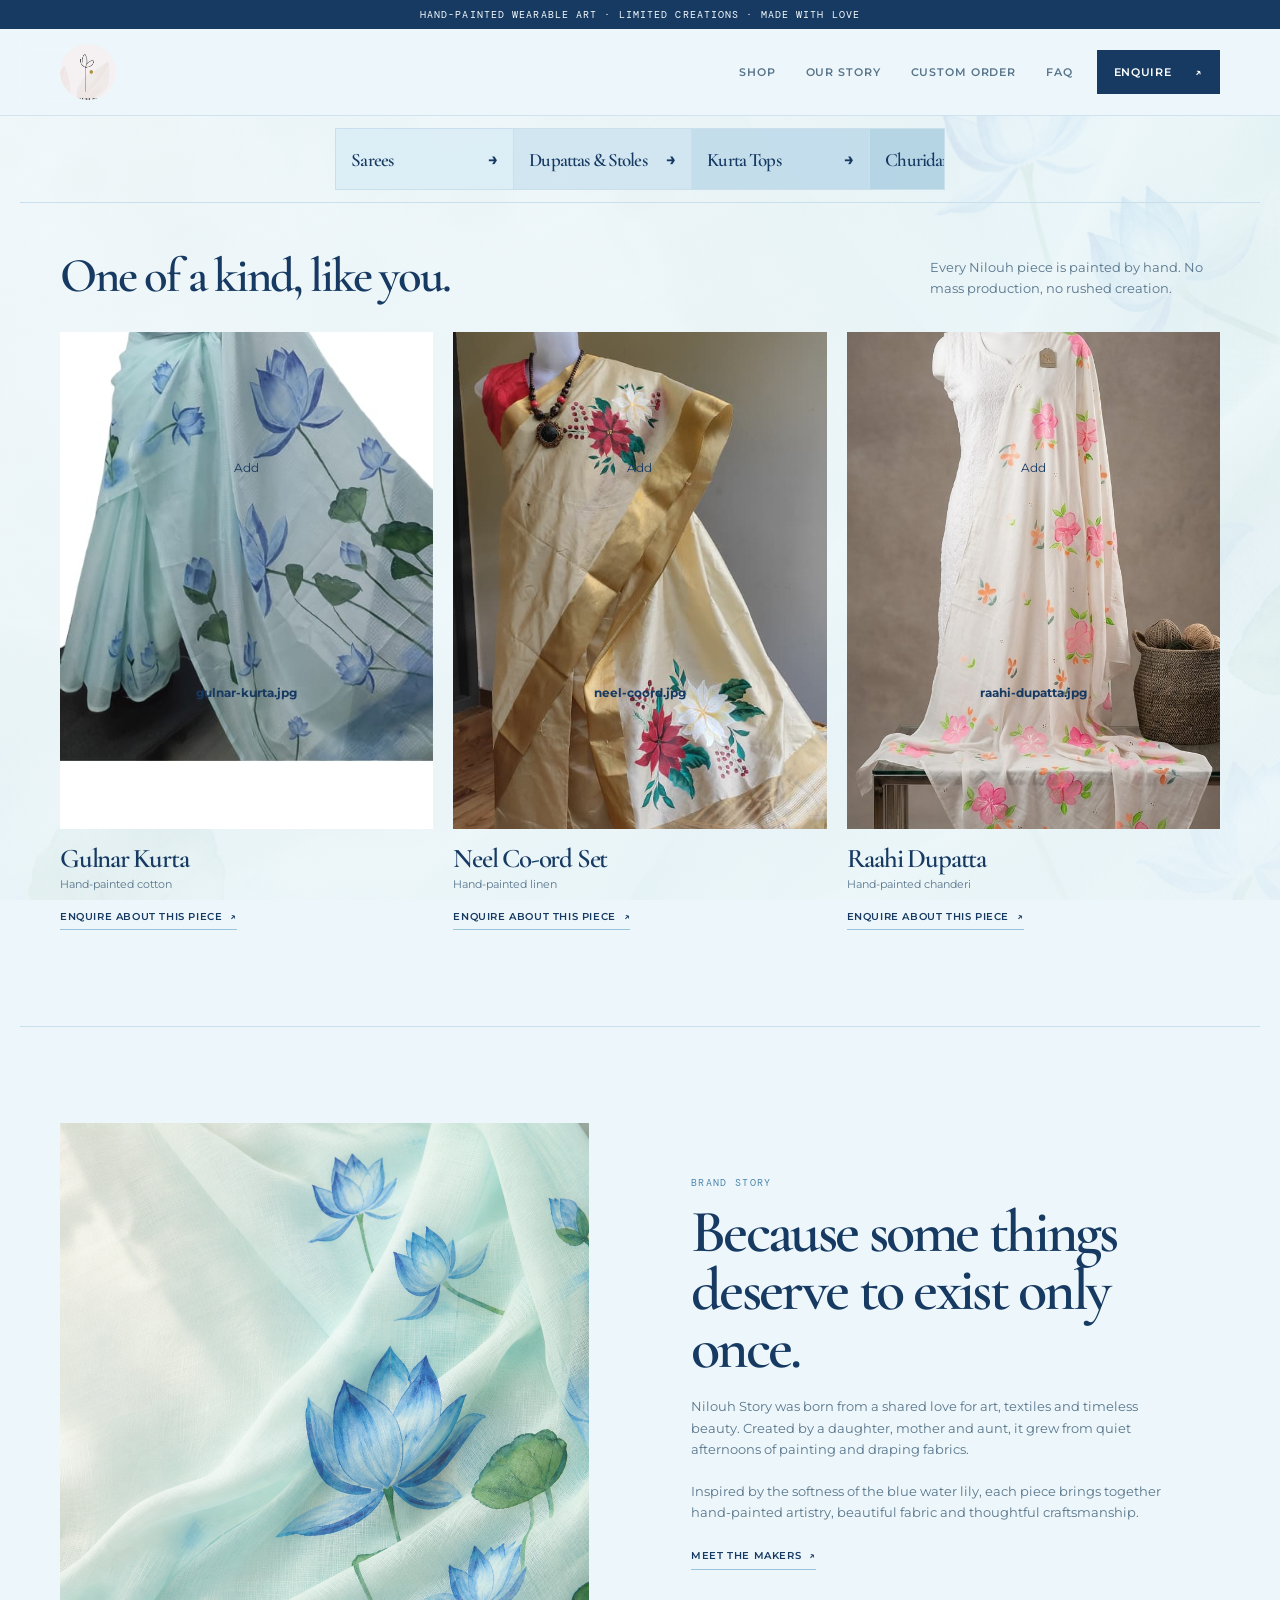
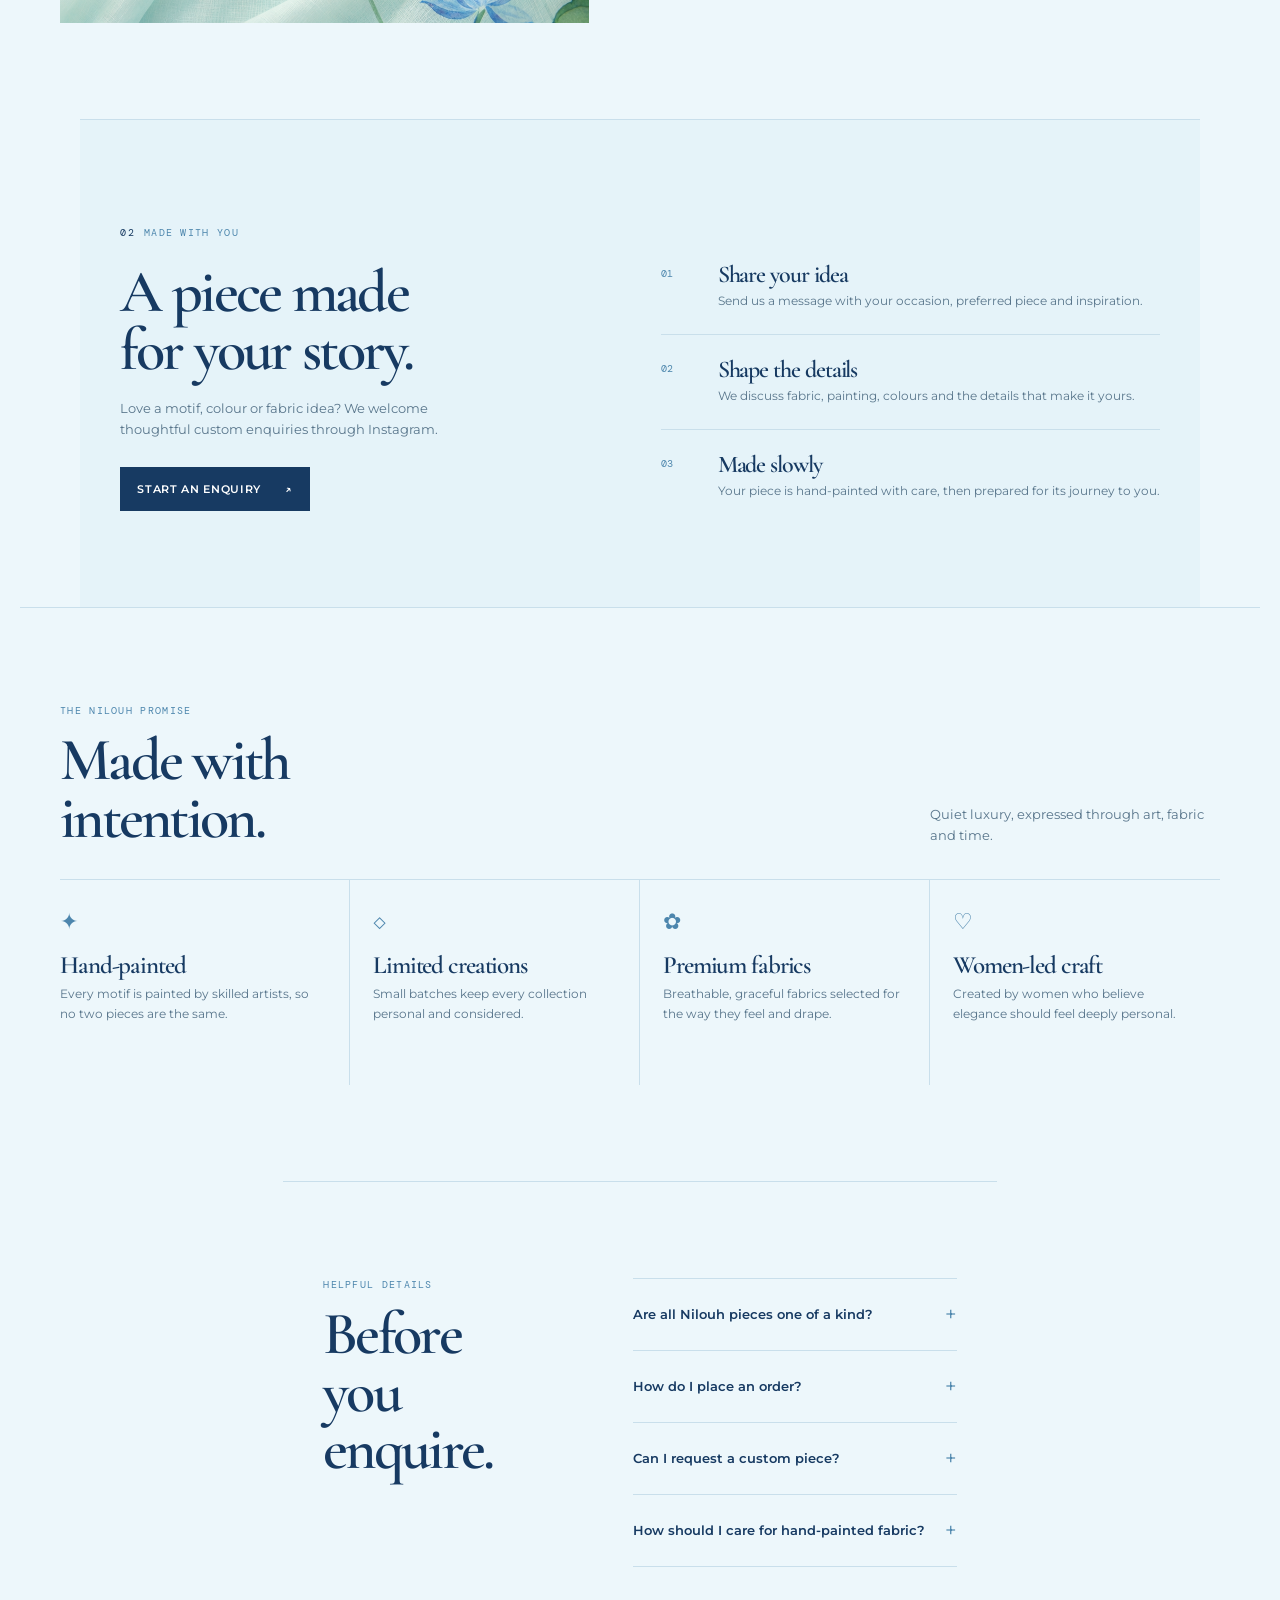
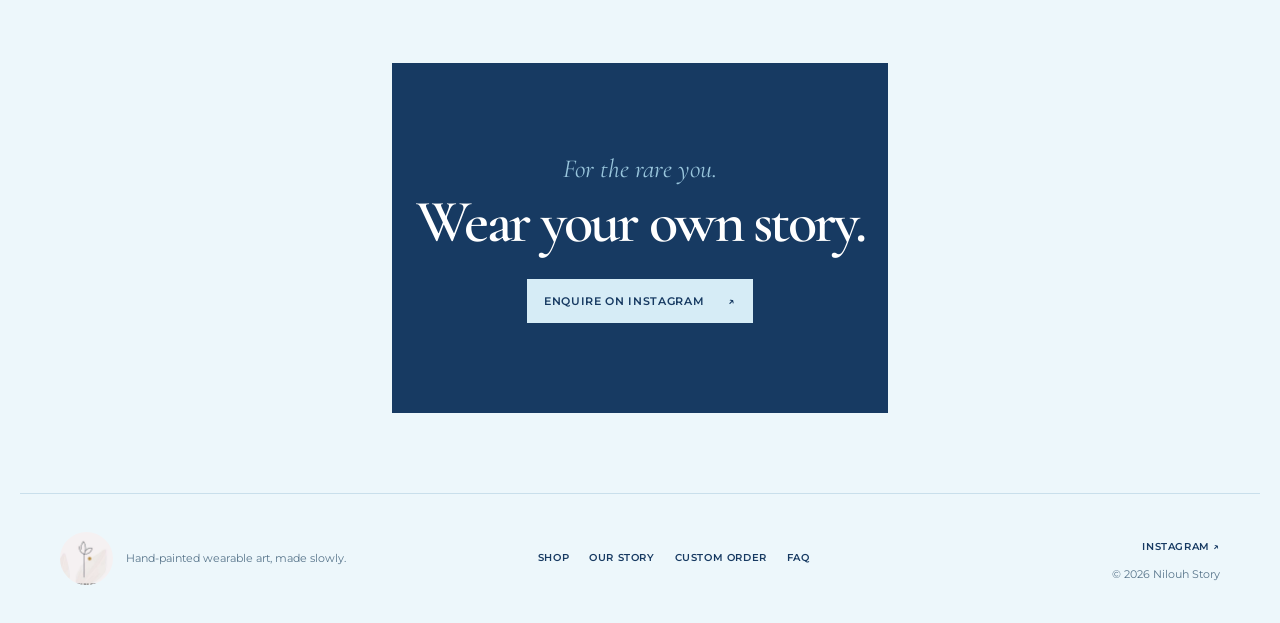
==== commit e77c0fbb: "Add files via upload" ====
--- a/index.html
+++ b/index.html
@@ -36,7 +36,7 @@
           <span class="sr-only">Open menu</span><span aria-hidden="true">Menu</span>
         </button>
         <nav id="site-navigation" class="site-nav" aria-label="Main navigation">
-          <a href="#collection">Shop</a>
+          <a href="#featured">Shop</a>
           <a href="#story">Our story</a>
           <a href="#custom-order">Custom order</a>
           <a href="#faq">FAQ</a>
@@ -58,8 +58,8 @@
         </div>
       </section>
 
-      <section class="featured section-shell" aria-labelledby="featured-title">
-        <div class="section-heading"><div><p class="eyebrow">The current edit</p><h2 id="featured-title">One of a kind,<br />like you.</h2></div><p>Every Nilouh piece is painted by hand. No mass production, no rushed creation.</p></div>
+      <section id="featured" class="featured section-shell" aria-labelledby="featured-title">
+        <div class="section-heading"><div><h2 id="featured-title">One of a kind, like you.</h2></div><p>Every Nilouh piece is painted by hand. No mass production, no rushed creation.</p></div>
         <div class="product-grid">
           <article class="product-card"><div class="product-image image-frame"><img src="images/gulnar-kurta.jpg" alt="Gulnar hand-painted cotton kurta" loading="lazy" /><div class="missing-image">Add <strong>gulnar-kurta.jpg</strong></div></div><div class="product-copy"><h3>Gulnar Kurta</h3><p>Hand-painted cotton</p></div><a class="text-action" href="https://www.instagram.com/nilouh.story?igsh=MXhwOWQxM3IzNGx6aw==" target="_blank" rel="noopener">Enquire about this piece <span aria-hidden="true">↗</span></a></article>
           <article class="product-card"><div class="product-image image-frame"><img src="images/neel-coord.jpg" alt="Neel hand-painted linen co-ord set" loading="lazy" /><div class="missing-image">Add <strong>neel-coord.jpg</strong></div></div><div class="product-copy"><h3>Neel Co-ord Set</h3><p>Hand-painted linen</p></div><a class="text-action" href="https://www.instagram.com/nilouh.story?igsh=MXhwOWQxM3IzNGx6aw==" target="_blank" rel="noopener">Enquire about this piece <span aria-hidden="true">↗</span></a></article>
@@ -90,7 +90,7 @@
       <section class="closing" aria-labelledby="closing-title"><p>For the rare you.</p><h2 id="closing-title">Wear your own story.</h2><a class="button button--light" href="https://www.instagram.com/nilouh.story?igsh=MXhwOWQxM3IzNGx6aw==" target="_blank" rel="noopener">Enquire on Instagram <span aria-hidden="true">↗</span></a></section>
     </main>
 
-    <footer class="site-footer"><div class="footer-brand"><img src="images/nilouh-story-logo.jpg" alt="Nilouh Story" /><p>Hand-painted wearable art, made slowly.</p></div><nav aria-label="Footer navigation"><a href="#collection">Shop</a><a href="#story">Our story</a><a href="#custom-order">Custom order</a><a href="#faq">FAQ</a></nav><div class="footer-contact"><a href="https://www.instagram.com/nilouh.story?igsh=MXhwOWQxM3IzNGx6aw==" target="_blank" rel="noopener">Instagram <span aria-hidden="true">↗</span></a><p>© <span id="year"></span> Nilouh Story</p></div></footer>
+    <footer class="site-footer"><div class="footer-brand"><img src="images/nilouh-story-logo.jpg" alt="Nilouh Story" /><p>Hand-painted wearable art, made slowly.</p></div><nav aria-label="Footer navigation"><a href="#featured">Shop</a><a href="#story">Our story</a><a href="#custom-order">Custom order</a><a href="#faq">FAQ</a></nav><div class="footer-contact"><a href="https://www.instagram.com/nilouh.story?igsh=MXhwOWQxM3IzNGx6aw==" target="_blank" rel="noopener">Instagram <span aria-hidden="true">↗</span></a><p>© <span id="year"></span> Nilouh Story</p></div></footer>
     <script src="script.js"></script>
   </body>
 </html>
--- a/style.css
+++ b/style.css
@@ -34,3 +34,29 @@
 @media (max-width:820px) { .header-inner,.section-shell,.site-footer,.collection-page { padding-left:24px; padding-right:24px; }.category-grid { grid-template-columns:repeat(3,1fr); }.category-card { min-height:160px; }.story,.custom-order__grid,.faq { gap:48px; }.value-grid { grid-template-columns:repeat(2,1fr); }.value-grid article:nth-child(3) { padding-left:0; }.value-grid article:nth-child(2) { border-right:0; }.collection-products { grid-template-columns:repeat(2,1fr); } }
 @media (max-width:640px) { body { font-size:14px; }.announcement { font-size:9px; }.header-inner { min-height:76px; }.brand img { width:51px; height:51px; }.menu-toggle { display:block; margin-left:auto; padding:12px 0 12px 12px; }.site-nav { display:none; position:absolute; top:100%; right:0; left:0; gap:0; margin:0; padding:10px 24px 18px; background:var(--paper); border-bottom:1px solid var(--line); }.site-nav.is-open { display:grid; }.site-nav a { padding:12px 0; border-bottom:1px solid var(--line); }.site-nav a:last-child { border-bottom:0; }.header-cta { min-height:38px; padding:0 11px; font-size:9px; }.section-shell { padding-top:62px; padding-bottom:62px; }.collection-intro { padding-top:38px; padding-bottom:42px; }.collection-intro__heading,.section-heading { display:block; }.collection-intro__heading > p,.section-heading > p { margin-top:17px; }.category-grid { grid-template-columns:repeat(2,1fr); gap:8px; margin-top:28px; }.category-card { min-height:154px; padding:14px; }.category-card h2 { font-size:23px; }.product-grid,.story,.custom-order__grid,.faq,.site-footer { grid-template-columns:1fr; }.product-grid { gap:34px; }.product-image { aspect-ratio:4 / 5; }.story { gap:0; }.story-art { min-height:280px; }.story-copy { padding-top:38px; }.value-grid { grid-template-columns:1fr; }.value-grid article,.value-grid article:nth-child(2) { min-height:0; padding:22px 0; border-right:0; border-bottom:1px solid var(--line); }.value-grid article:last-child { border-bottom:0; }.faq { gap:28px; }.closing { min-height:300px; margin-bottom:46px; }.site-footer { gap:22px; padding-top:30px; padding-bottom:30px; }.site-footer nav { justify-content:flex-start; }.footer-contact { text-align:left; }.collection-page { padding-top:48px; padding-bottom:70px; }.collection-products { grid-template-columns:1fr; gap:34px; } }
 @media (prefers-reduced-motion:reduce) { html { scroll-behavior:auto; } *,*::before,*::after { transition-duration:.01ms !important; } }
+
+/* Shop-first homepage: show the current edit before category navigation. */
+main { display:flex; flex-direction:column; }
+.featured { order:1; padding-top:42px; }
+.collection-intro { order:2; padding-top:42px; padding-bottom:42px; }
+.story { order:3; }.custom-order { order:4; }.values { order:5; }.faq { order:6; }.closing { order:7; }
+.collection-intro__heading { align-items:center; }
+.collection-intro__heading h1 { font-size:clamp(38px,4.3vw,58px); }
+.collection-intro__heading > p { font-size:12px; }
+.category-grid { grid-template-columns:repeat(5,minmax(0,1fr)); gap:8px; margin-top:25px; }
+.category-card { min-height:112px; padding:13px; }.category-card h2 { font-size:20px; }.category-card p { margin:3px 0 9px; font-size:9px; }.category-card b { font-size:9px; }
+@media (max-width:820px) { .category-grid { grid-template-columns:repeat(3,1fr); } }
+@media (max-width:640px) { .featured { padding-top:34px; }.collection-intro { padding-top:36px; padding-bottom:36px; }.category-grid { grid-template-columns:repeat(2,1fr); gap:7px; }.category-card { min-height:116px; }.collection-intro__heading h1 { font-size:39px; } }
+
+/* Compact collection navigation, inspired by editorial shop filter bars. */
+.collection-intro { order:1; padding-top:12px; padding-bottom:12px; }
+.featured { order:2; padding-top:50px; }
+.collection-intro .section-kicker { display:none; }
+.collection-intro__heading { position:absolute; width:1px; height:1px; margin:-1px; overflow:hidden; clip:rect(0 0 0 0); white-space:nowrap; }
+.category-grid { display:flex; gap:0; margin-top:0; overflow-x:auto; border:1px solid var(--line); scrollbar-width:thin; }
+.category-card { flex:1 0 178px; min-height:60px; height:60px; padding:10px 15px; display:flex; flex-direction:row; align-items:center; justify-content:space-between; border:0; border-right:1px solid var(--line); background:rgba(219,238,246,.9); }
+.category-card:last-child { border-right:0; }.category-card > span,.category-card p { display:none; }.category-card h2 { margin:0; color:var(--indigo); font-size:19px; line-height:1; white-space:nowrap; }.category-card b { margin:0; color:var(--indigo); font-size:9px; }.category-card b { font-size:0; }.category-card b i { font-size:17px; padding:0; }
+.category-card:hover { background:#f8fcfe; transform:none; }
+@media (max-width:640px) { .collection-intro { padding-top:8px; padding-bottom:8px; }.featured { padding-top:38px; }.category-grid { margin-left:-24px; margin-right:-24px; border-left:0; border-right:0; }.category-card { flex-basis:155px; min-height:56px; height:56px; padding:10px 13px; }.category-card h2 { font-size:17px; } }
+
+.featured .section-heading h2 { font-size:clamp(34px,3.8vw,50px); }
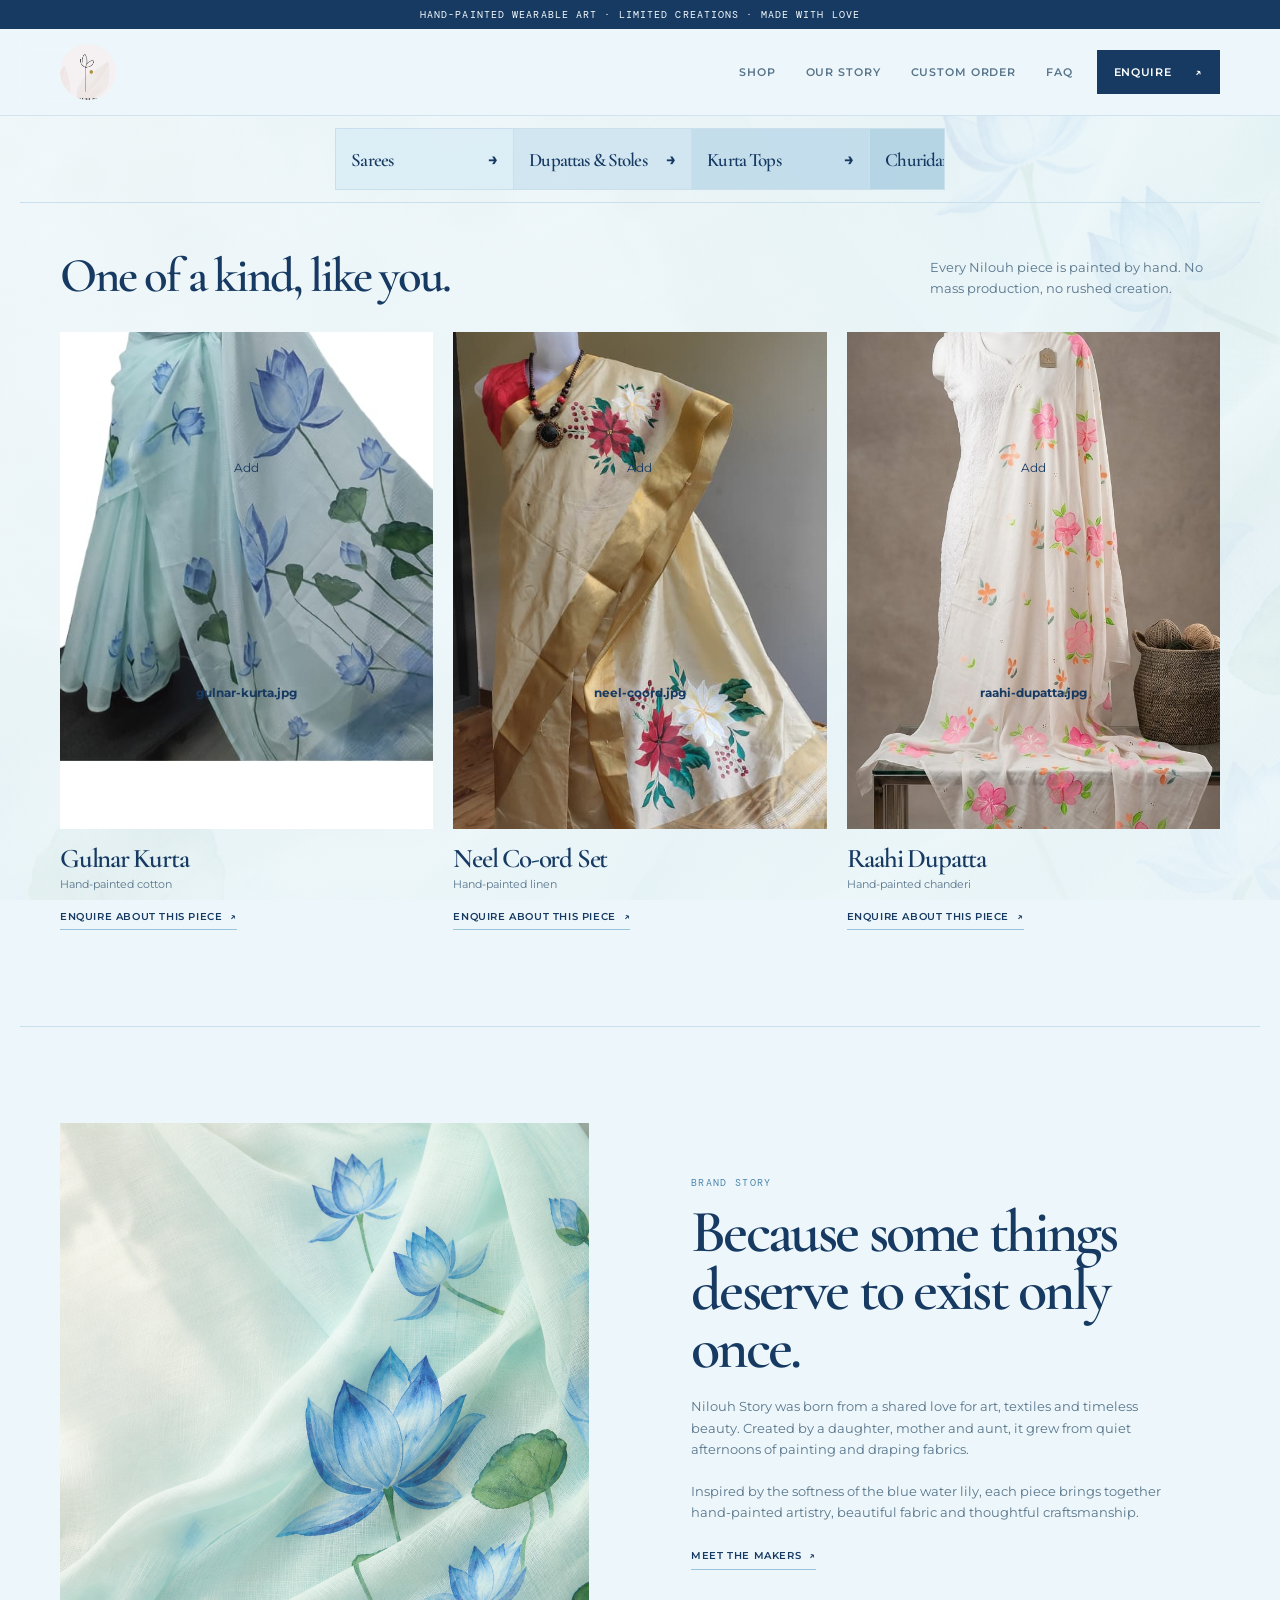
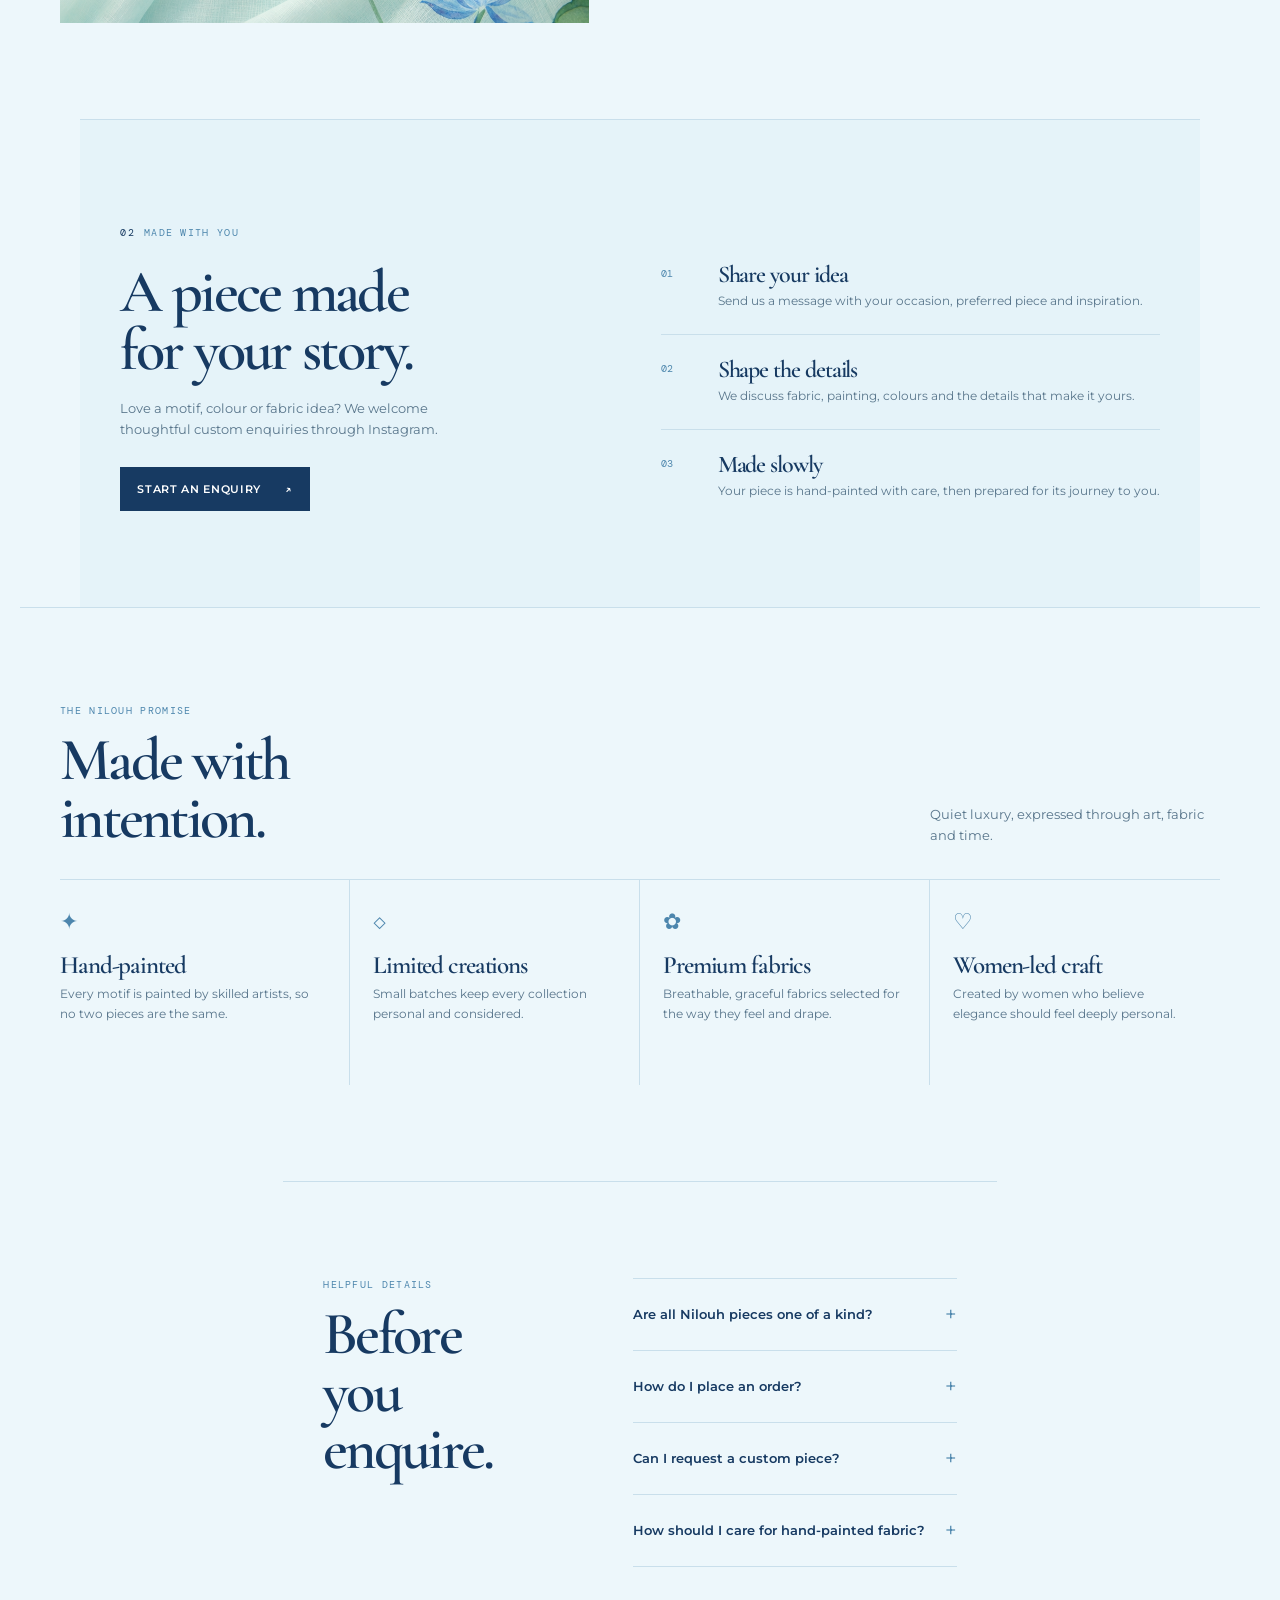
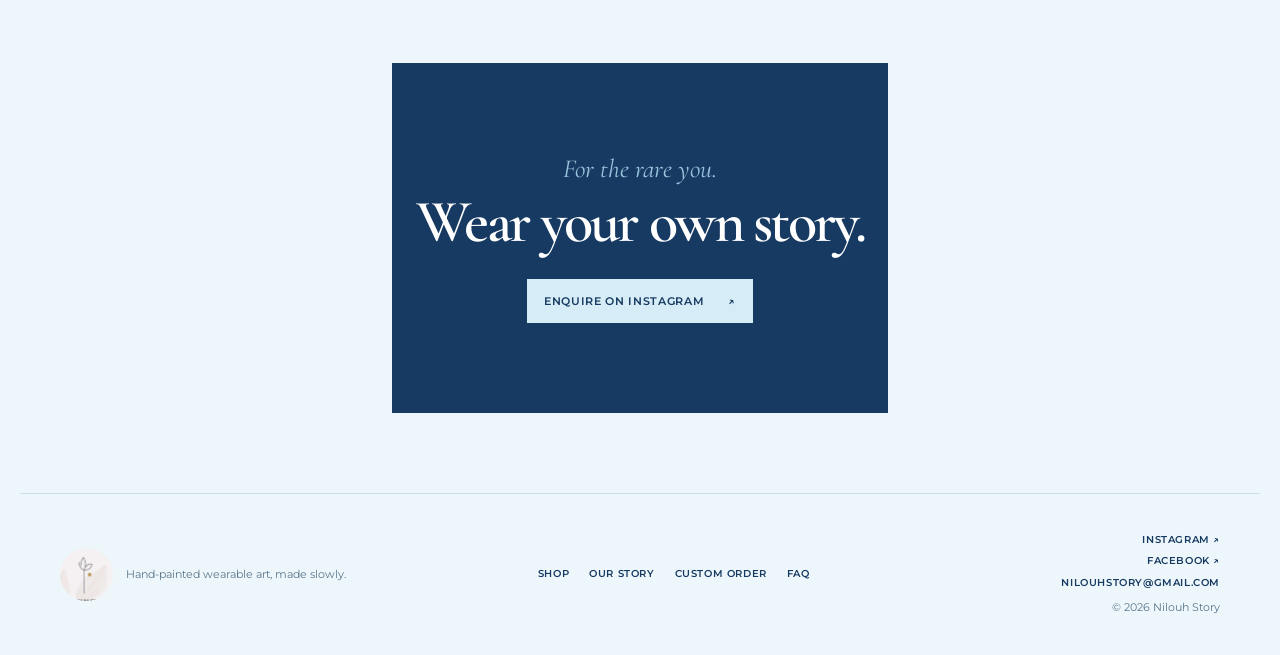
==== commit f98302b2: "Add files via upload" ====
--- a/index.html
+++ b/index.html
@@ -18,7 +18,7 @@
     <link rel="stylesheet" href="style.css" />
     <script type="application/ld+json">
       {"@context":"https://schema.org","@graph":[
-        {"@type":"Organization","name":"Nilouh Story","url":"https://nilouh.com/","logo":"https://nilouh.com/images/nilouh-story-logo.jpg","sameAs":["https://www.instagram.com/nilouh.story"]},
+        {"@type":"Organization","name":"Nilouh Story","url":"https://nilouh.com/","email":"nilouhstory@gmail.com","logo":"https://nilouh.com/images/nilouh-story-logo.jpg","sameAs":["https://www.instagram.com/nilouh.story","https://www.facebook.com/share/1ML6PA8EGe/"]},
         {"@type":"WebSite","name":"Nilouh Story","url":"https://nilouh.com/","description":"Hand-painted sarees, dupattas, churidar sets and kurta tops."}
       ]}
     </script>
@@ -90,7 +90,7 @@
       <section class="closing" aria-labelledby="closing-title"><p>For the rare you.</p><h2 id="closing-title">Wear your own story.</h2><a class="button button--light" href="https://www.instagram.com/nilouh.story?igsh=MXhwOWQxM3IzNGx6aw==" target="_blank" rel="noopener">Enquire on Instagram <span aria-hidden="true">↗</span></a></section>
     </main>
 
-    <footer class="site-footer"><div class="footer-brand"><img src="images/nilouh-story-logo.jpg" alt="Nilouh Story" /><p>Hand-painted wearable art, made slowly.</p></div><nav aria-label="Footer navigation"><a href="#featured">Shop</a><a href="#story">Our story</a><a href="#custom-order">Custom order</a><a href="#faq">FAQ</a></nav><div class="footer-contact"><a href="https://www.instagram.com/nilouh.story?igsh=MXhwOWQxM3IzNGx6aw==" target="_blank" rel="noopener">Instagram <span aria-hidden="true">↗</span></a><p>© <span id="year"></span> Nilouh Story</p></div></footer>
+    <footer class="site-footer"><div class="footer-brand"><img src="images/nilouh-story-logo.jpg" alt="Nilouh Story" /><p>Hand-painted wearable art, made slowly.</p></div><nav aria-label="Footer navigation"><a href="#featured">Shop</a><a href="#story">Our story</a><a href="#custom-order">Custom order</a><a href="#faq">FAQ</a></nav><div class="footer-contact"><a href="https://www.instagram.com/nilouh.story?igsh=MXhwOWQxM3IzNGx6aw==" target="_blank" rel="noopener">Instagram <span aria-hidden="true">↗</span></a><a href="https://www.facebook.com/share/1ML6PA8EGe/" target="_blank" rel="noopener">Facebook <span aria-hidden="true">↗</span></a><a href="mailto:nilouhstory@gmail.com">nilouhstory@gmail.com</a><p>© <span id="year"></span> Nilouh Story</p></div></footer>
     <script src="script.js"></script>
   </body>
 </html>
--- a/style.css
+++ b/style.css
@@ -59,4 +59,7 @@
 .category-card:hover { background:#f8fcfe; transform:none; }
 @media (max-width:640px) { .collection-intro { padding-top:8px; padding-bottom:8px; }.featured { padding-top:38px; }.category-grid { margin-left:-24px; margin-right:-24px; border-left:0; border-right:0; }.category-card { flex-basis:155px; min-height:56px; height:56px; padding:10px 13px; }.category-card h2 { font-size:17px; } }
 
+.footer-contact { display:grid; justify-items:end; gap:5px; }.footer-contact p { margin-top:2px; }
+@media (max-width:640px) { .footer-contact { justify-items:start; } }
+
 .featured .section-heading h2 { font-size:clamp(34px,3.8vw,50px); }
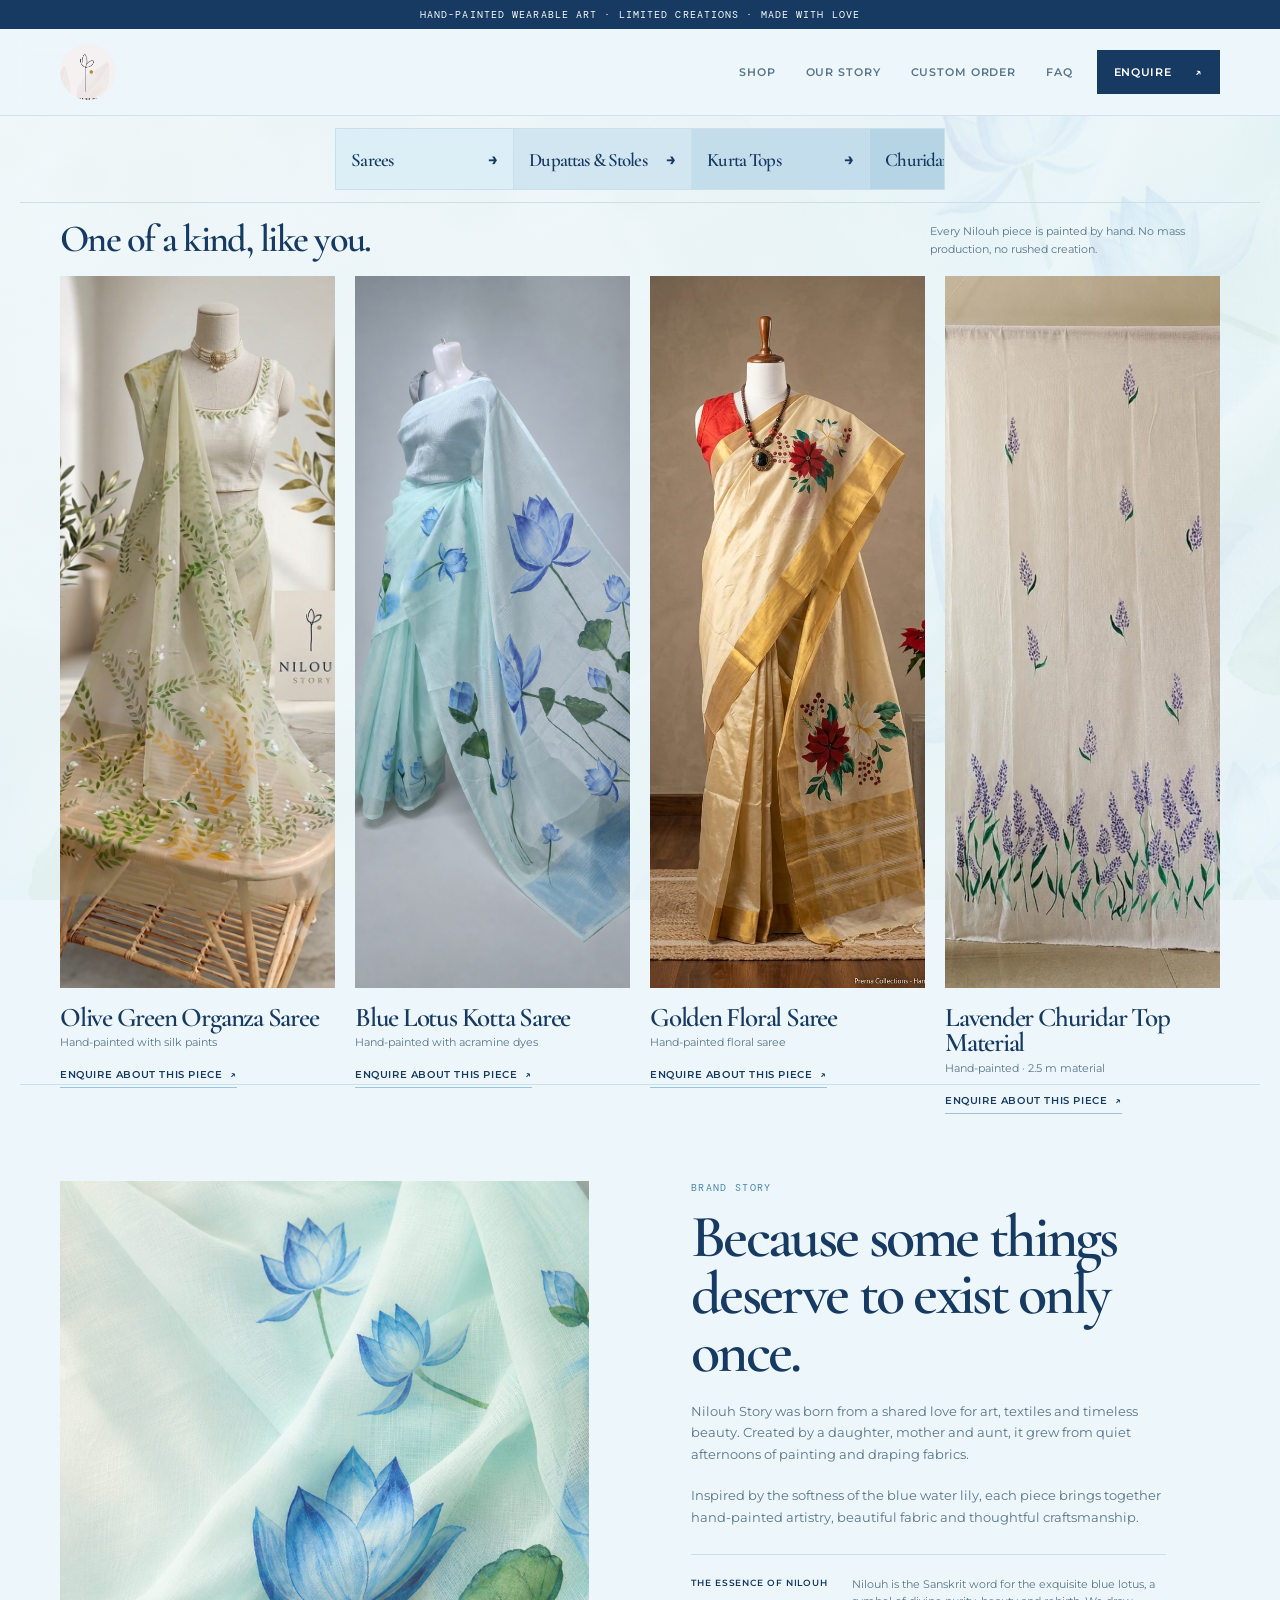
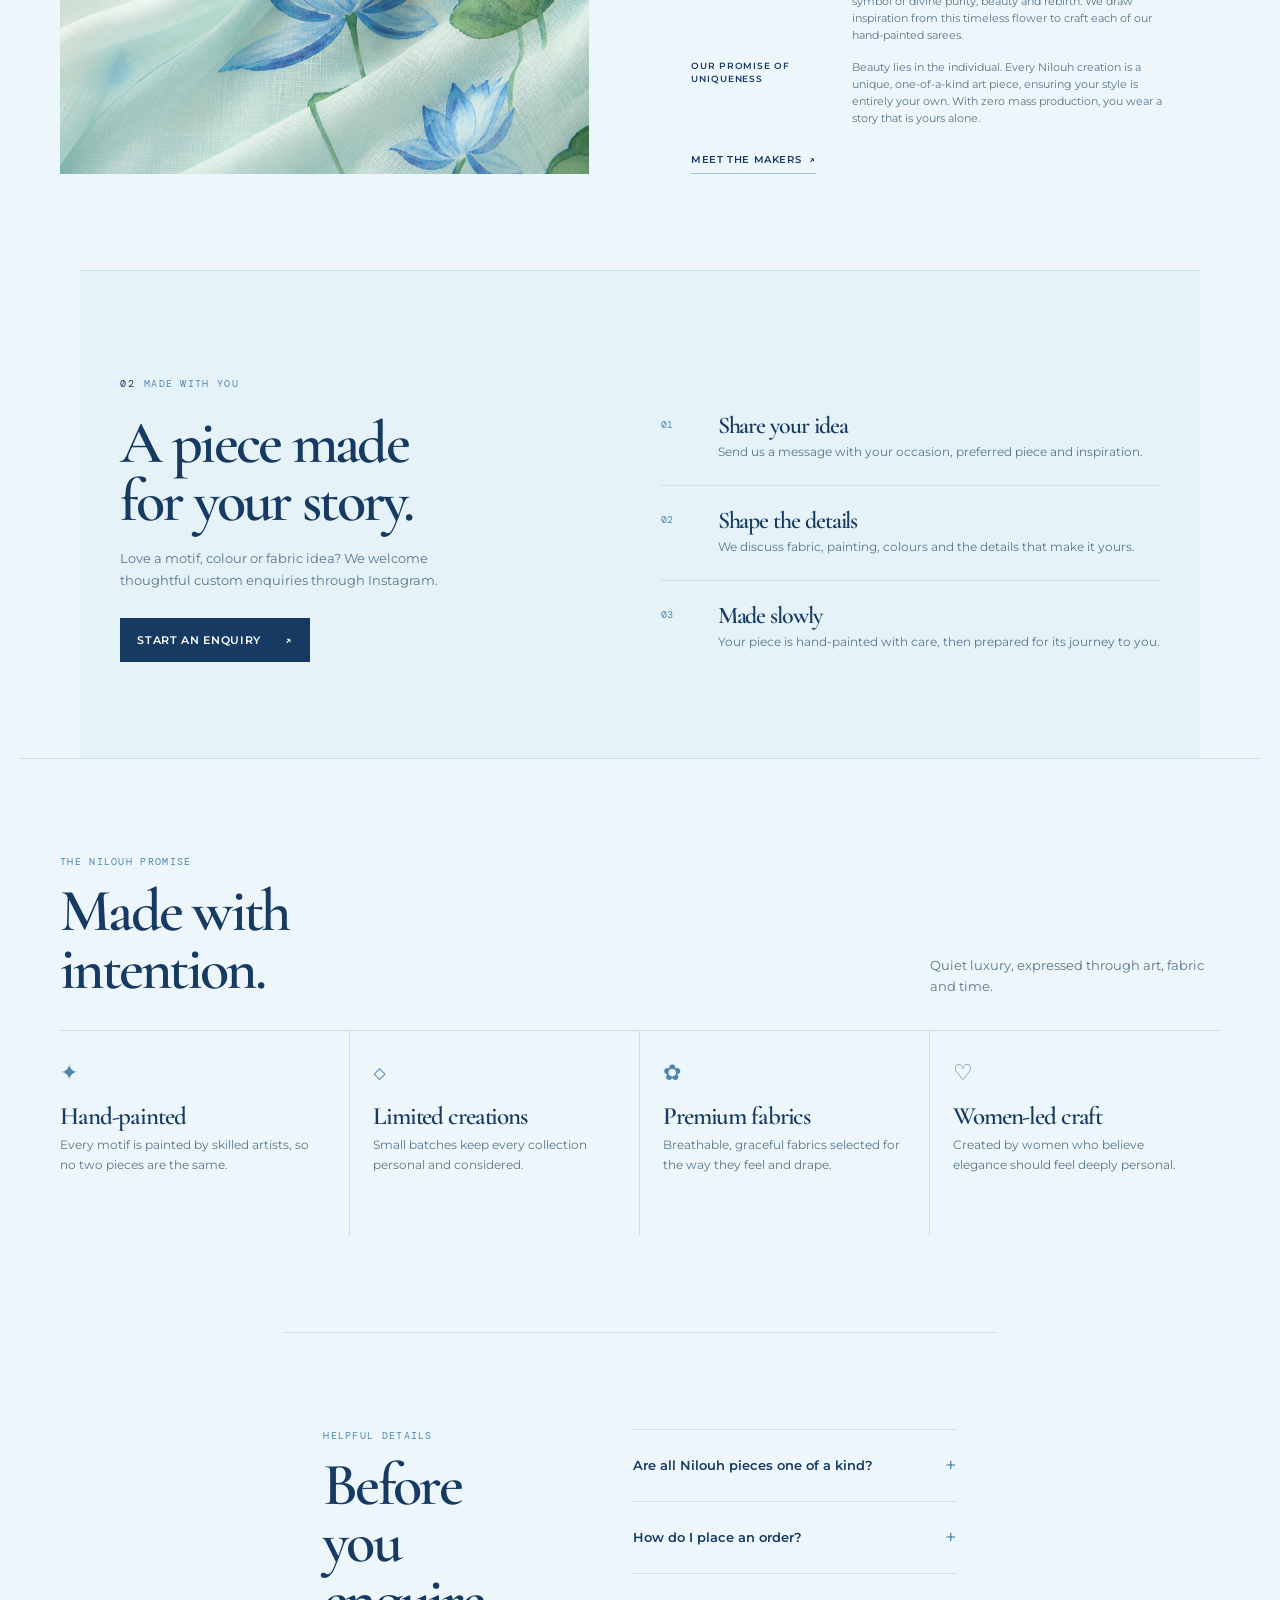
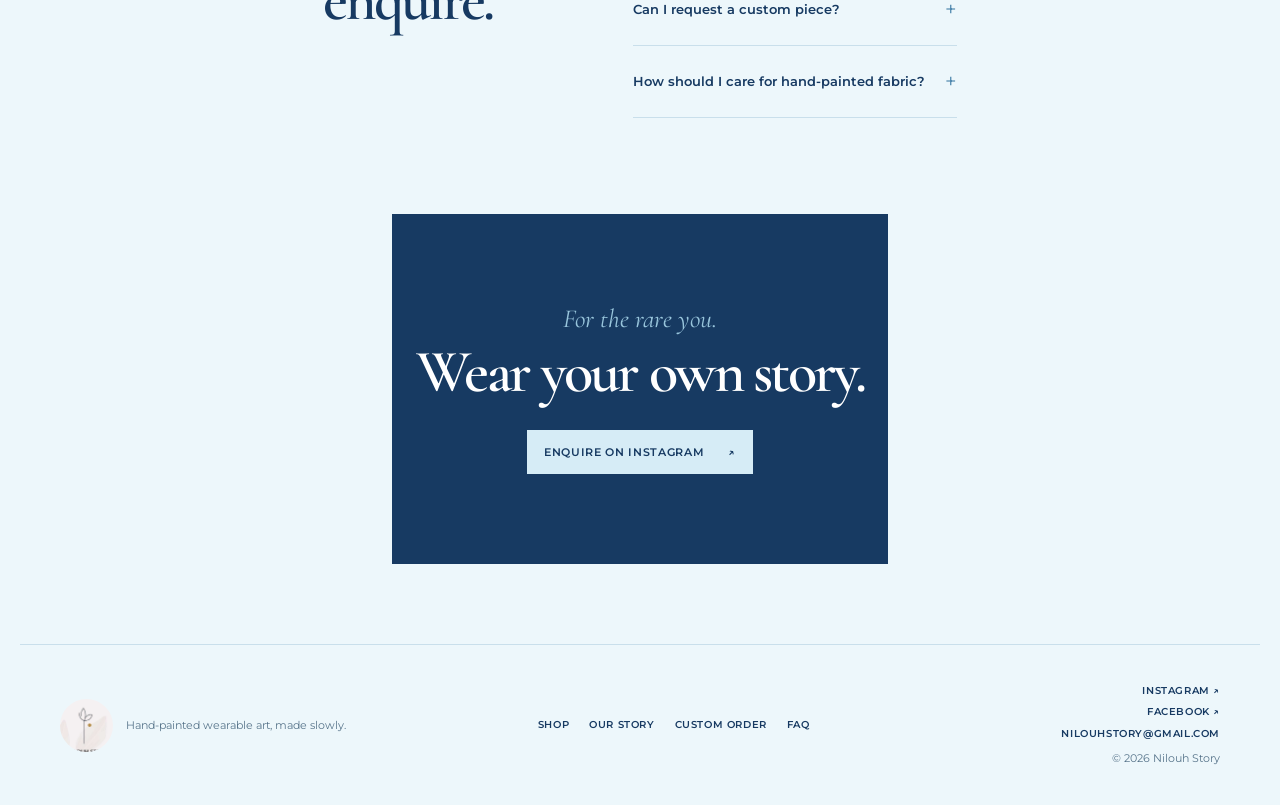
==== commit 56eb4172: "Add files via upload" ====
--- a/index.html
+++ b/index.html
@@ -50,26 +50,43 @@
         <div class="section-kicker"><span>01</span><p>Shop Nilouh</p></div>
         <div class="collection-intro__heading"><h1 id="collection-title">Find the piece<br /><em>that feels like yours.</em></h1><p>Hand-painted clothing created in small quantities, for wardrobes with a story.</p></div>
         <div class="category-grid">
-          <a class="category-card" href="sarees.html"><span>01</span><h2>Sarees</h2><p>Hand-painted drapes</p><b>Explore <i aria-hidden="true">→</i></b></a>
-          <a class="category-card" href="#custom-order"><span>02</span><h2>Dupattas &amp; Stoles</h2><p>Artful finishing touches</p><b>Enquire <i aria-hidden="true">→</i></b></a>
-          <a class="category-card" href="#custom-order"><span>03</span><h2>Kurta Tops</h2><p>Everyday wearable art</p><b>Enquire <i aria-hidden="true">→</i></b></a>
-          <a class="category-card" href="#custom-order"><span>04</span><h2>Churidar Sets</h2><p>Complete hand-painted looks</p><b>Enquire <i aria-hidden="true">→</i></b></a>
-          <a class="category-card" href="#custom-order"><span>05</span><h2>Silk Scarves</h2><p>Small canvases, made personal</p><b>Enquire <i aria-hidden="true">→</i></b></a>
+          <a class="category-card" href="sarees.html" data-tooltip="Hand-painted drapes" aria-label="Sarees — Hand-painted drapes"><span>01</span><h2>Sarees</h2><b>Explore <i aria-hidden="true">→</i></b></a>
+          <a class="category-card" href="dupattas.html" data-tooltip="Artful finishing touches" aria-label="Dupattas and Stoles — Artful finishing touches"><span>02</span><h2>Dupattas &amp; Stoles</h2><b>Explore <i aria-hidden="true">→</i></b></a>
+          <a class="category-card" href="kurta-tops.html" data-tooltip="Everyday wearable art" aria-label="Kurta Tops — Everyday wearable art"><span>03</span><h2>Kurta Tops</h2><b>Explore <i aria-hidden="true">→</i></b></a>
+          <a class="category-card" href="churidar-sets.html" data-tooltip="Complete hand-painted looks" aria-label="Churidar Sets — Complete hand-painted looks"><span>04</span><h2>Churidar Sets</h2><b>Explore <i aria-hidden="true">→</i></b></a>
+          <a class="category-card" href="silk-scarves.html" data-tooltip="Small canvases, made personal" aria-label="Silk Scarves — Small canvases, made personal"><span>05</span><h2>Silk Scarves</h2><b>Coming soon <i aria-hidden="true">→</i></b></a>
         </div>
       </section>
 
       <section id="featured" class="featured section-shell" aria-labelledby="featured-title">
         <div class="section-heading"><div><h2 id="featured-title">One of a kind, like you.</h2></div><p>Every Nilouh piece is painted by hand. No mass production, no rushed creation.</p></div>
         <div class="product-grid">
-          <article class="product-card"><div class="product-image image-frame"><img src="images/gulnar-kurta.jpg" alt="Gulnar hand-painted cotton kurta" loading="lazy" /><div class="missing-image">Add <strong>gulnar-kurta.jpg</strong></div></div><div class="product-copy"><h3>Gulnar Kurta</h3><p>Hand-painted cotton</p></div><a class="text-action" href="https://www.instagram.com/nilouh.story?igsh=MXhwOWQxM3IzNGx6aw==" target="_blank" rel="noopener">Enquire about this piece <span aria-hidden="true">↗</span></a></article>
-          <article class="product-card"><div class="product-image image-frame"><img src="images/neel-coord.jpg" alt="Neel hand-painted linen co-ord set" loading="lazy" /><div class="missing-image">Add <strong>neel-coord.jpg</strong></div></div><div class="product-copy"><h3>Neel Co-ord Set</h3><p>Hand-painted linen</p></div><a class="text-action" href="https://www.instagram.com/nilouh.story?igsh=MXhwOWQxM3IzNGx6aw==" target="_blank" rel="noopener">Enquire about this piece <span aria-hidden="true">↗</span></a></article>
-          <article class="product-card"><div class="product-image image-frame"><img src="images/raahi-dupatta.jpg" alt="Raahi hand-painted chanderi dupatta" loading="lazy" /><div class="missing-image">Add <strong>raahi-dupatta.jpg</strong></div></div><div class="product-copy"><h3>Raahi Dupatta</h3><p>Hand-painted chanderi</p></div><a class="text-action" href="https://www.instagram.com/nilouh.story?igsh=MXhwOWQxM3IzNGx6aw==" target="_blank" rel="noopener">Enquire about this piece <span aria-hidden="true">↗</span></a></article>
+          <article class="product-card"><a class="product-image image-frame" href="sarees.html" aria-label="View Olive Green Organza Saree in the Sarees collection"><img src="images/olive-green-organza-saree.jpeg" alt="Olive green hand-painted organza saree with botanical leaf motifs" loading="lazy" /></a><div class="product-copy"><h3>Olive Green Organza Saree</h3><p>Hand-painted with silk paints</p></div><a class="text-action" href="https://www.instagram.com/nilouh.story?igsh=MXhwOWQxM3IzNGx6aw==" target="_blank" rel="noopener">Enquire about this piece <span aria-hidden="true">↗</span></a></article>
+          <article class="product-card"><a class="product-image image-frame" href="sarees.html" aria-label="View Blue Lotus Kotta Saree in the Sarees collection"><img src="images/blue-lotus-kotta-saree-studio-1.png" alt="Blue lotus hand-painted Kotta saree in a light-blue studio setting" loading="lazy" /></a><div class="product-copy"><h3>Blue Lotus Kotta Saree</h3><p>Hand-painted with acramine dyes</p></div><a class="text-action" href="https://www.instagram.com/nilouh.story?igsh=MXhwOWQxM3IzNGx6aw==" target="_blank" rel="noopener">Enquire about this piece <span aria-hidden="true">↗</span></a></article>
+          <article class="product-card"><a class="product-image image-frame" href="sarees.html" aria-label="View Golden Floral Saree in the Sarees collection"><img src="images/golden-floral-saree-main.jpeg" alt="Golden hand-painted saree with red and white floral motifs" loading="lazy" /></a><div class="product-copy"><h3>Golden Floral Saree</h3><p>Hand-painted floral saree</p></div><a class="text-action" href="https://www.instagram.com/nilouh.story?igsh=MXhwOWQxM3IzNGx6aw==" target="_blank" rel="noopener">Enquire about this piece <span aria-hidden="true">↗</span></a></article>
+          <article class="product-card"><a class="product-image image-frame" href="kurta-tops.html" aria-label="View Lavender Churidar Top Material in the Kurta Tops collection"><img src="images/lavender-churidar-top-material.jpeg" alt="White churidar top material hand-painted with lavender flowers" loading="lazy" /></a><div class="product-copy"><h3>Lavender Churidar Top Material</h3><p>Hand-painted · 2.5 m material</p></div><a class="text-action" href="https://www.instagram.com/nilouh.story?igsh=MXhwOWQxM3IzNGx6aw==" target="_blank" rel="noopener">Enquire about this piece <span aria-hidden="true">↗</span></a></article>
         </div>
       </section>
 
       <section id="story" class="story section-shell" aria-labelledby="story-title">
         <div class="story-art" aria-hidden="true"></div>
-        <div class="story-copy"><p class="eyebrow">Brand story</p><h2 id="story-title">Because some things deserve to exist only once.</h2><p>Nilouh Story was born from a shared love for art, textiles and timeless beauty. Created by a daughter, mother and aunt, it grew from quiet afternoons of painting and draping fabrics.</p><p>Inspired by the softness of the blue water lily, each piece brings together hand-painted artistry, beautiful fabric and thoughtful craftsmanship.</p><a class="text-action" href="https://www.instagram.com/nilouh.story?igsh=MXhwOWQxM3IzNGx6aw==" target="_blank" rel="noopener">Meet the makers <span aria-hidden="true">↗</span></a></div>
+        <div class="story-copy">
+          <p class="eyebrow">Brand story</p>
+          <h2 id="story-title">Because some things deserve to exist only once.</h2>
+          <p>Nilouh Story was born from a shared love for art, textiles and timeless beauty. Created by a daughter, mother and aunt, it grew from quiet afternoons of painting and draping fabrics.</p>
+          <p>Inspired by the softness of the blue water lily, each piece brings together hand-painted artistry, beautiful fabric and thoughtful craftsmanship.</p>
+          <div class="brand-essence">
+            <section aria-labelledby="essence-title">
+              <h3 id="essence-title">The essence of Nilouh</h3>
+              <p>Nilouh is the Sanskrit word for the exquisite blue lotus, a symbol of divine purity, beauty and rebirth. We draw inspiration from this timeless flower to craft each of our hand-painted sarees.</p>
+            </section>
+            <section aria-labelledby="uniqueness-title">
+              <h3 id="uniqueness-title">Our promise of uniqueness</h3>
+              <p>Beauty lies in the individual. Every Nilouh creation is a unique, one-of-a-kind art piece, ensuring your style is entirely your own. With zero mass production, you wear a story that is yours alone.</p>
+            </section>
+          </div>
+          <a class="text-action" href="https://www.instagram.com/nilouh.story?igsh=MXhwOWQxM3IzNGx6aw==" target="_blank" rel="noopener">Meet the makers <span aria-hidden="true">↗</span></a>
+        </div>
       </section>
 
       <section id="custom-order" class="custom-order section-shell" aria-labelledby="custom-title">
--- a/style.css
+++ b/style.css
@@ -23,7 +23,7 @@
 .collection-intro { padding-top:54px; padding-bottom:54px; }.collection-intro__heading { display:flex; align-items:end; justify-content:space-between; gap:var(--space-4); }.collection-intro__heading > p, .section-heading > p { max-width:290px; margin:0; color:var(--muted); font-size:13px; }
 .category-grid { display:grid; grid-template-columns:repeat(5,1fr); gap:10px; margin-top:42px; }.category-card { min-height:188px; display:flex; flex-direction:column; padding:17px; background:rgba(219,238,246,.88); border:1px solid rgba(201,223,235,.9); transition:transform .2s ease, background .2s ease; }.category-card:nth-child(2) { background:rgba(207,229,240,.9); }.category-card:nth-child(3) { background:rgba(192,219,234,.9); }.category-card:nth-child(4) { background:rgba(176,210,228,.9); }.category-card:nth-child(5) { background:rgba(160,200,222,.9); }.category-card:hover { background:#f7fcfe; transform:translateY(-4px); }.category-card > span { color:var(--blue); font:10px "DM Mono",monospace; }.category-card h2 { margin-top:auto; font-size:25px; }.category-card p { margin:6px 0 15px; color:var(--muted); font-size:10px; }.category-card b { font-size:10px; letter-spacing:.06em; text-transform:uppercase; }.category-card i { font-style:normal; padding-left:4px; }
 .featured { border-top:1px solid var(--line); }.section-heading { display:flex; align-items:end; justify-content:space-between; gap:var(--space-4); margin-bottom:32px; }.product-grid { display:grid; grid-template-columns:repeat(3,1fr); gap:20px; }.product-card { min-width:0; }.image-frame { position:relative; overflow:hidden; background:var(--mist); }.product-image { aspect-ratio:3 / 4; }.image-frame img { display:block; width:100%; height:100%; object-fit:cover; transition:transform .45s ease; }.product-card:hover img { transform:scale(1.025); }.missing-image { position:absolute; inset:0; display:grid; place-items:center; padding:24px; color:var(--indigo); text-align:center; font-size:12px; }.product-copy { padding:17px 0 9px; }.product-copy h3 { font-size:27px; }.product-copy p { margin:3px 0 0; color:var(--muted); font-size:11px; }.text-action { display:inline-flex; gap:8px; align-items:center; color:var(--indigo); border-bottom:1px solid var(--water); padding-bottom:4px; font-size:10px; font-weight:600; letter-spacing:.06em; text-transform:uppercase; }.text-action:hover { color:var(--blue); border-color:var(--blue); }
-.story { display:grid; grid-template-columns:1fr 1fr; gap:clamp(40px,8vw,110px); align-items:stretch; border-top:1px solid var(--line); }.story-art { min-height:500px; background:linear-gradient(rgba(225,243,250,.12),rgba(225,243,250,.12)),url("images/nilouh-lotus-background.png") right center / cover; }.story-copy { align-self:center; }.story-copy > p:not(.eyebrow) { max-width:475px; margin:20px 0 0; color:var(--muted); font-size:13px; }.story-copy .text-action { margin-top:25px; }
+.story { display:grid; grid-template-columns:1fr 1fr; gap:clamp(40px,8vw,110px); align-items:stretch; border-top:1px solid var(--line); }.story-art { min-height:500px; background:linear-gradient(rgba(225,243,250,.12),rgba(225,243,250,.12)),url("images/nilouh-lotus-background.png") right center / cover; }.story-copy { align-self:center; }.story-copy > p:not(.eyebrow) { max-width:475px; margin:20px 0 0; color:var(--muted); font-size:13px; }.story-copy .text-action { margin-top:25px; }.brand-essence { display:grid; gap:15px; max-width:475px; margin-top:26px; padding-top:21px; border-top:1px solid var(--line); }.brand-essence section { display:grid; grid-template-columns:145px 1fr; gap:16px; align-items:start; }.brand-essence h3 { font-family:Montserrat,sans-serif; font-size:9px; font-weight:600; line-height:1.45; letter-spacing:.1em; text-transform:uppercase; }.brand-essence p { margin:0; color:var(--muted); font-size:11px; line-height:1.55; }
 .custom-order { border-top:1px solid var(--line); background:rgba(219,238,246,.42); }.custom-order__grid { display:grid; grid-template-columns:.92fr 1.08fr; gap:clamp(40px,9vw,120px); align-items:start; }.custom-order__grid > div > p { max-width:360px; margin:19px 0 27px; color:var(--muted); font-size:13px; }.process { display:grid; gap:23px; margin:0; padding:0; list-style:none; }.process li { display:grid; grid-template-columns:42px 1fr; gap:15px; padding-bottom:23px; border-bottom:1px solid var(--line); }.process li:last-child { padding-bottom:0; border-bottom:0; }.process li > span { color:var(--blue); font:10px "DM Mono",monospace; padding-top:4px; }.process h3 { font-size:24px; }.process p { margin:5px 0 0; color:var(--muted); font-size:12px; }
 .values { border-top:1px solid var(--line); }.value-grid { display:grid; grid-template-columns:repeat(4,1fr); border-top:1px solid var(--line); }.value-grid article { min-height:205px; padding:24px 23px; border-right:1px solid var(--line); }.value-grid article:first-child { padding-left:0; }.value-grid article:last-child { border-right:0; }.value-grid span { color:var(--blue); font-size:22px; }.value-grid h3 { margin:13px 0 7px; font-size:25px; }.value-grid p { margin:0; color:var(--muted); font-size:12px; }
 .faq { display:grid; grid-template-columns:.75fr 1.25fr; gap:clamp(40px,9vw,130px); align-items:start; border-top:1px solid var(--line); }.faq-list { border-top:1px solid var(--line); }.faq details { border-bottom:1px solid var(--line); }.faq summary { display:flex; align-items:center; justify-content:space-between; gap:20px; cursor:pointer; list-style:none; padding:19px 0; color:var(--indigo); font-size:13px; font-weight:600; }.faq summary::-webkit-details-marker { display:none; }.faq summary span { color:var(--blue); font-size:20px; font-weight:400; transition:transform .2s ease; }.faq details[open] summary span { transform:rotate(45deg); }.faq details p { max-width:530px; margin:0 0 20px; color:var(--muted); font-size:12px; }
@@ -31,6 +31,8 @@
 .site-footer { display:grid; grid-template-columns:1.2fr 1fr 1fr; align-items:center; gap:var(--space-4); padding-top:38px; padding-bottom:38px; border-top:1px solid var(--line); }.footer-brand { display:flex; align-items:center; gap:13px; }.footer-brand img { width:53px; height:53px; object-fit:cover; object-position:top; border-radius:50%; }.site-footer p { margin:0; color:var(--muted); font-size:11px; }.site-footer nav { display:flex; flex-wrap:wrap; justify-content:center; gap:12px 20px; }.site-footer nav a,.footer-contact a { color:var(--indigo); font-size:10px; font-weight:600; letter-spacing:.06em; text-transform:uppercase; }.footer-contact { text-align:right; }.footer-contact p { margin-top:7px; }
 /* Sarees collection page */
 .collection-page { max-width:1240px; margin:auto; padding:70px 40px 100px; }.collection-page__intro { max-width:500px; }.collection-page__intro p:last-of-type { color:var(--muted); font-size:13px; }.back-link { display:inline-flex; margin:25px 0 45px; color:var(--indigo); border-bottom:1px solid var(--water); padding-bottom:4px; font-size:10px; font-weight:600; letter-spacing:.06em; text-transform:uppercase; }.collection-products { display:grid; grid-template-columns:repeat(3,1fr); gap:20px; }.collection-image { aspect-ratio:3 / 4; }.collection-product h2 { margin:16px 0 4px; font-size:28px; }.collection-product > p { margin:0 0 12px; color:var(--muted); font-size:11px; }
+.product-carousel { width:100%; }.carousel-stage { position:relative; aspect-ratio:3 / 4; overflow:hidden; background:var(--mist); }.carousel-slide { width:100%; height:100%; margin:0; }.carousel-slide img { width:100%; height:100%; display:block; object-fit:cover; }.carousel-control { position:absolute; top:50%; z-index:1; width:36px; height:36px; display:grid; place-items:center; border:0; border-radius:50%; background:rgba(255,255,255,.88); color:var(--indigo); cursor:pointer; transform:translateY(-50%); }.carousel-control:hover { background:#fff; }.carousel-control--previous { left:10px; }.carousel-control--next { right:10px; }.carousel-thumbnails { display:flex; gap:6px; overflow-x:auto; padding-top:8px; }.carousel-thumbnails button { flex:0 0 42px; height:55px; padding:0; overflow:hidden; border:1px solid transparent; background:var(--mist); cursor:pointer; }.carousel-thumbnails button.is-active { border-color:var(--indigo); }.carousel-thumbnails img { width:100%; height:100%; display:block; object-fit:cover; }
+.coming-soon { max-width:760px; min-height:calc(100vh - 140px); display:flex; flex-direction:column; justify-content:center; align-items:flex-start; margin:auto; padding:70px 40px; }.coming-soon h1 { margin-bottom:20px; }.coming-soon > p:not(.eyebrow) { max-width:450px; color:var(--muted); font-size:13px; }.coming-soon .button { margin-top:10px; }.coming-soon .back-link { margin-bottom:0; }
 @media (max-width:820px) { .header-inner,.section-shell,.site-footer,.collection-page { padding-left:24px; padding-right:24px; }.category-grid { grid-template-columns:repeat(3,1fr); }.category-card { min-height:160px; }.story,.custom-order__grid,.faq { gap:48px; }.value-grid { grid-template-columns:repeat(2,1fr); }.value-grid article:nth-child(3) { padding-left:0; }.value-grid article:nth-child(2) { border-right:0; }.collection-products { grid-template-columns:repeat(2,1fr); } }
 @media (max-width:640px) { body { font-size:14px; }.announcement { font-size:9px; }.header-inner { min-height:76px; }.brand img { width:51px; height:51px; }.menu-toggle { display:block; margin-left:auto; padding:12px 0 12px 12px; }.site-nav { display:none; position:absolute; top:100%; right:0; left:0; gap:0; margin:0; padding:10px 24px 18px; background:var(--paper); border-bottom:1px solid var(--line); }.site-nav.is-open { display:grid; }.site-nav a { padding:12px 0; border-bottom:1px solid var(--line); }.site-nav a:last-child { border-bottom:0; }.header-cta { min-height:38px; padding:0 11px; font-size:9px; }.section-shell { padding-top:62px; padding-bottom:62px; }.collection-intro { padding-top:38px; padding-bottom:42px; }.collection-intro__heading,.section-heading { display:block; }.collection-intro__heading > p,.section-heading > p { margin-top:17px; }.category-grid { grid-template-columns:repeat(2,1fr); gap:8px; margin-top:28px; }.category-card { min-height:154px; padding:14px; }.category-card h2 { font-size:23px; }.product-grid,.story,.custom-order__grid,.faq,.site-footer { grid-template-columns:1fr; }.product-grid { gap:34px; }.product-image { aspect-ratio:4 / 5; }.story { gap:0; }.story-art { min-height:280px; }.story-copy { padding-top:38px; }.value-grid { grid-template-columns:1fr; }.value-grid article,.value-grid article:nth-child(2) { min-height:0; padding:22px 0; border-right:0; border-bottom:1px solid var(--line); }.value-grid article:last-child { border-bottom:0; }.faq { gap:28px; }.closing { min-height:300px; margin-bottom:46px; }.site-footer { gap:22px; padding-top:30px; padding-bottom:30px; }.site-footer nav { justify-content:flex-start; }.footer-contact { text-align:left; }.collection-page { padding-top:48px; padding-bottom:70px; }.collection-products { grid-template-columns:1fr; gap:34px; } }
 @media (prefers-reduced-motion:reduce) { html { scroll-behavior:auto; } *,*::before,*::after { transition-duration:.01ms !important; } }
@@ -50,16 +52,24 @@
 
 /* Compact collection navigation, inspired by editorial shop filter bars. */
 .collection-intro { order:1; padding-top:12px; padding-bottom:12px; }
-.featured { order:2; padding-top:50px; }
+.featured { order:2; padding-top:18px; }
 .collection-intro .section-kicker { display:none; }
 .collection-intro__heading { position:absolute; width:1px; height:1px; margin:-1px; overflow:hidden; clip:rect(0 0 0 0); white-space:nowrap; }
 .category-grid { display:flex; gap:0; margin-top:0; overflow-x:auto; border:1px solid var(--line); scrollbar-width:thin; }
 .category-card { flex:1 0 178px; min-height:60px; height:60px; padding:10px 15px; display:flex; flex-direction:row; align-items:center; justify-content:space-between; border:0; border-right:1px solid var(--line); background:rgba(219,238,246,.9); }
 .category-card:last-child { border-right:0; }.category-card > span,.category-card p { display:none; }.category-card h2 { margin:0; color:var(--indigo); font-size:19px; line-height:1; white-space:nowrap; }.category-card b { margin:0; color:var(--indigo); font-size:9px; }.category-card b { font-size:0; }.category-card b i { font-size:17px; padding:0; }
 .category-card:hover { background:#f8fcfe; transform:none; }
-@media (max-width:640px) { .collection-intro { padding-top:8px; padding-bottom:8px; }.featured { padding-top:38px; }.category-grid { margin-left:-24px; margin-right:-24px; border-left:0; border-right:0; }.category-card { flex-basis:155px; min-height:56px; height:56px; padding:10px 13px; }.category-card h2 { font-size:17px; } }
+.category-tooltip { position:fixed; z-index:30; max-width:210px; padding:8px 10px; background:var(--indigo); color:#fff; border-radius:2px; box-shadow:0 7px 18px rgba(23,58,98,.18); font-size:11px; line-height:1.35; opacity:0; pointer-events:none; transform:translate(-50%,-4px); transition:opacity .15s ease,transform .15s ease; }.category-tooltip.is-visible { opacity:1; transform:translate(-50%,0); }
+.missing-image { display:none; }
+
+/* Four featured pieces fit cleanly on desktop and stay readable on smaller screens. */
+.product-grid { grid-template-columns:repeat(4,1fr); }
+@media (max-width:1050px) and (min-width:641px) { .product-grid { grid-template-columns:repeat(2,1fr); } }
+@media (max-width:640px) { .collection-intro { padding-top:8px; padding-bottom:8px; }.featured { padding-top:18px; }.category-grid { margin-left:-24px; margin-right:-24px; border-left:0; border-right:0; }.category-card { flex-basis:155px; min-height:56px; height:56px; padding:10px 13px; }.category-card h2 { font-size:17px; }.brand-essence { gap:17px; }.brand-essence section { grid-template-columns:1fr; gap:5px; } }
 
 .footer-contact { display:grid; justify-items:end; gap:5px; }.footer-contact p { margin-top:2px; }
 @media (max-width:640px) { .footer-contact { justify-items:start; } }
 
-.featured .section-heading h2 { font-size:clamp(34px,3.8vw,50px); }
+.featured .section-heading { margin-bottom:18px; }
+.featured .section-heading h2 { font-size:clamp(28px,3vw,42px); }
+.featured .section-heading > p { font-size:11px; }
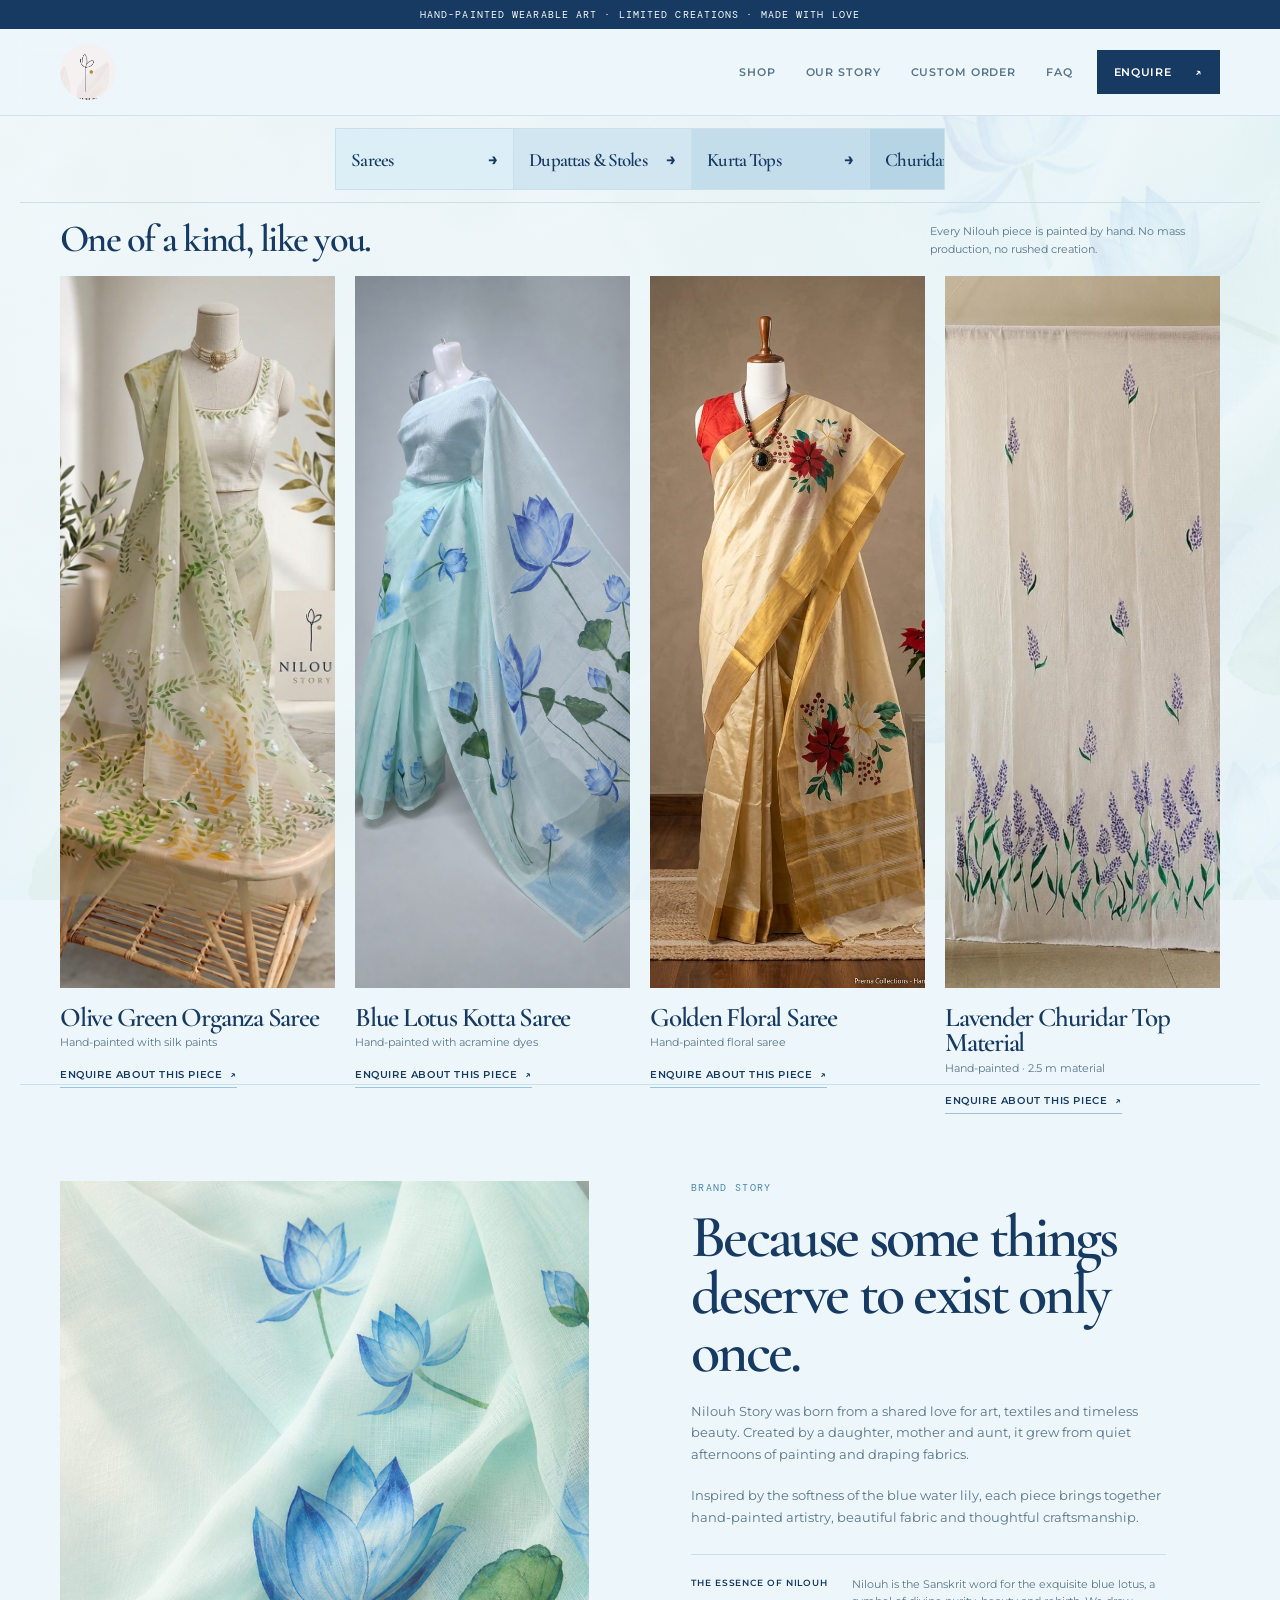
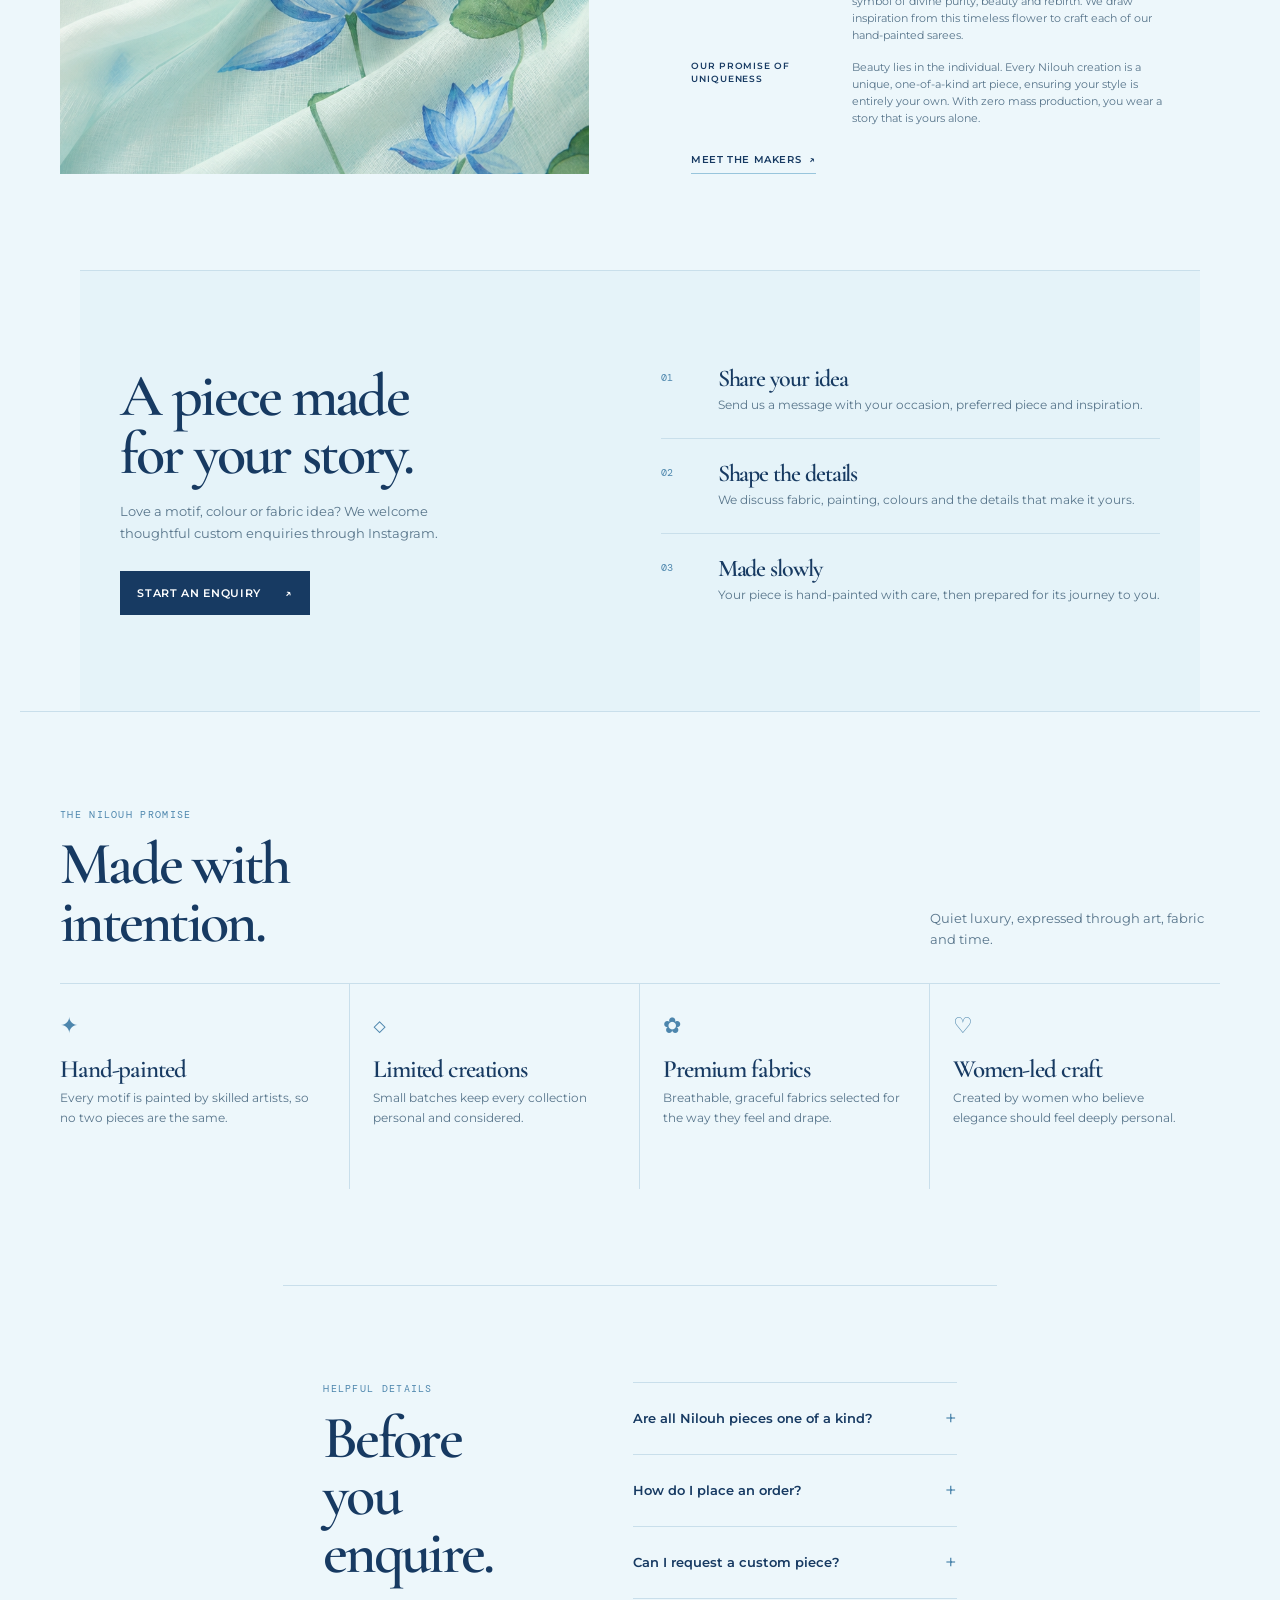
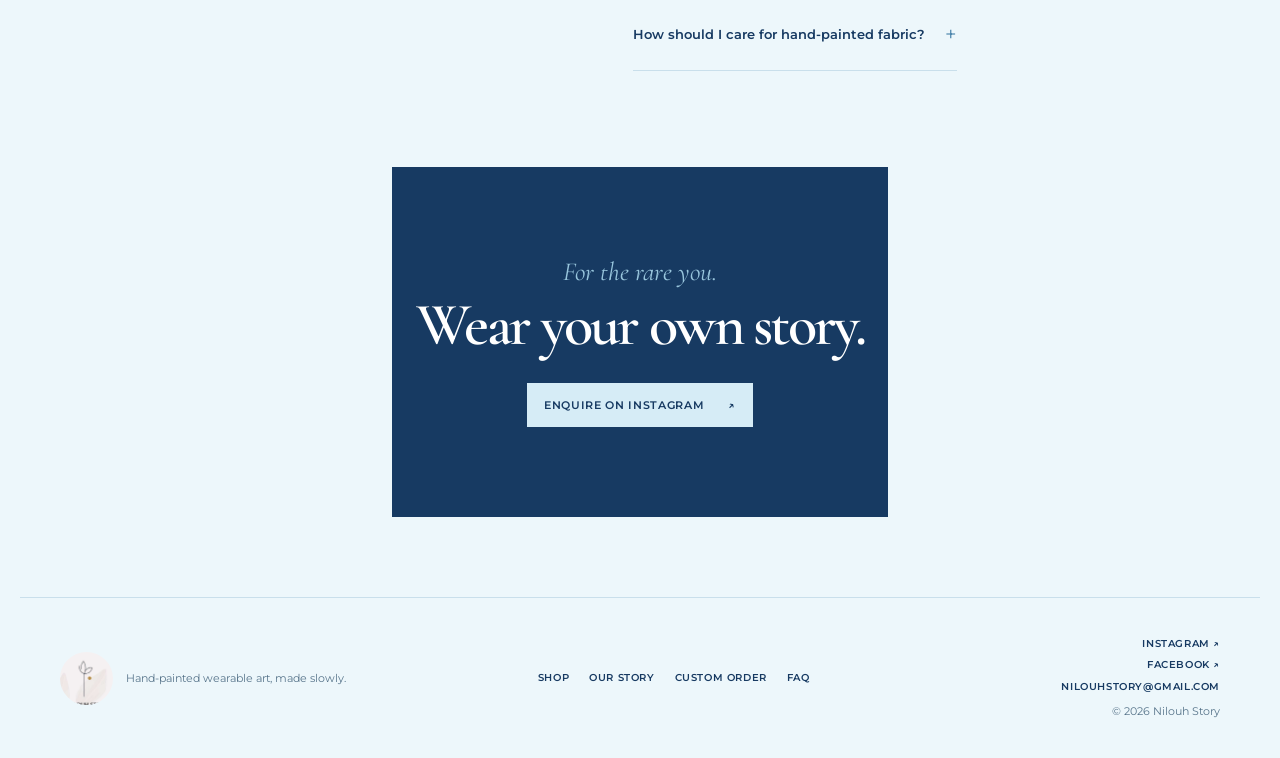
==== commit 9d700d68: "Add files via upload" ====
--- a/index.html
+++ b/index.html
@@ -90,7 +90,6 @@
       </section>
 
       <section id="custom-order" class="custom-order section-shell" aria-labelledby="custom-title">
-        <div class="section-kicker"><span>02</span><p>Made with you</p></div>
         <div class="custom-order__grid"><div><h2 id="custom-title">A piece made<br />for your story.</h2><p>Love a motif, colour or fabric idea? We welcome thoughtful custom enquiries through Instagram.</p><a class="button" href="https://www.instagram.com/nilouh.story?igsh=MXhwOWQxM3IzNGx6aw==" target="_blank" rel="noopener">Start an enquiry <span aria-hidden="true">↗</span></a></div><ol class="process"><li><span>01</span><div><h3>Share your idea</h3><p>Send us a message with your occasion, preferred piece and inspiration.</p></div></li><li><span>02</span><div><h3>Shape the details</h3><p>We discuss fabric, painting, colours and the details that make it yours.</p></div></li><li><span>03</span><div><h3>Made slowly</h3><p>Your piece is hand-painted with care, then prepared for its journey to you.</p></div></li></ol></div>
       </section>
 
--- a/style.css
+++ b/style.css
@@ -73,3 +73,45 @@
 .featured .section-heading { margin-bottom:18px; }
 .featured .section-heading h2 { font-size:clamp(28px,3vw,42px); }
 .featured .section-heading > p { font-size:11px; }
+
+/* Responsive layout safeguards — kept last so they override earlier desktop rules. */
+html, body { max-width:100%; overflow-x:clip; }
+main, .site-header, .header-inner, .section-shell, .site-footer, .product-grid, .collection-products { min-width:0; }
+
+@media (max-width:640px) {
+  .announcement { padding:8px 16px; font-size:9px; line-height:1.45; letter-spacing:.08em; }
+  .header-inner { min-height:72px; gap:12px; padding-left:20px; padding-right:20px; }
+  .brand img { width:48px; height:48px; }
+  .menu-toggle { min-height:44px; margin-left:auto; padding:10px 4px 10px 12px; }
+  .header-cta { min-width:116px; min-height:42px; padding:0 12px; font-size:9px; }
+  .site-nav { padding-left:20px; padding-right:20px; }
+
+  .category-grid { overscroll-behavior-inline:contain; scroll-snap-type:inline proximity; }
+  .category-card { scroll-snap-align:start; }
+
+  .featured { padding-top:22px; padding-bottom:48px; }
+  .featured .section-heading { display:grid; gap:13px; margin-bottom:24px; }
+  .featured .section-heading h2 { font-size:clamp(30px,9vw,39px); line-height:1; }
+  .featured .section-heading > p { max-width:30rem; margin:0; font-size:12px; line-height:1.55; }
+
+  .product-grid { grid-template-columns:repeat(2, minmax(0, 1fr)); gap:28px 14px; }
+  .product-card { min-width:0; }
+  .product-image { aspect-ratio:3 / 4; }
+  .product-copy { padding:11px 0 7px; }
+  .product-copy h3 { font-size:20px; line-height:1.02; letter-spacing:-.035em; }
+  .product-copy p { font-size:10px; line-height:1.45; }
+  .product-card .text-action { gap:5px; font-size:8px; line-height:1.35; }
+
+  .story-art { min-height:240px; }
+  .story-copy { padding-top:30px; }
+  .custom-order__grid { gap:32px; }
+  .collection-page { padding-left:20px; padding-right:20px; }
+  .collection-products { grid-template-columns:1fr; gap:38px; }
+}
+
+@media (max-width:380px) {
+  .header-inner { gap:8px; }
+  .header-cta { min-width:104px; padding:0 10px; }
+  .product-grid { gap:24px 12px; }
+  .product-copy h3 { font-size:18px; }
+}
